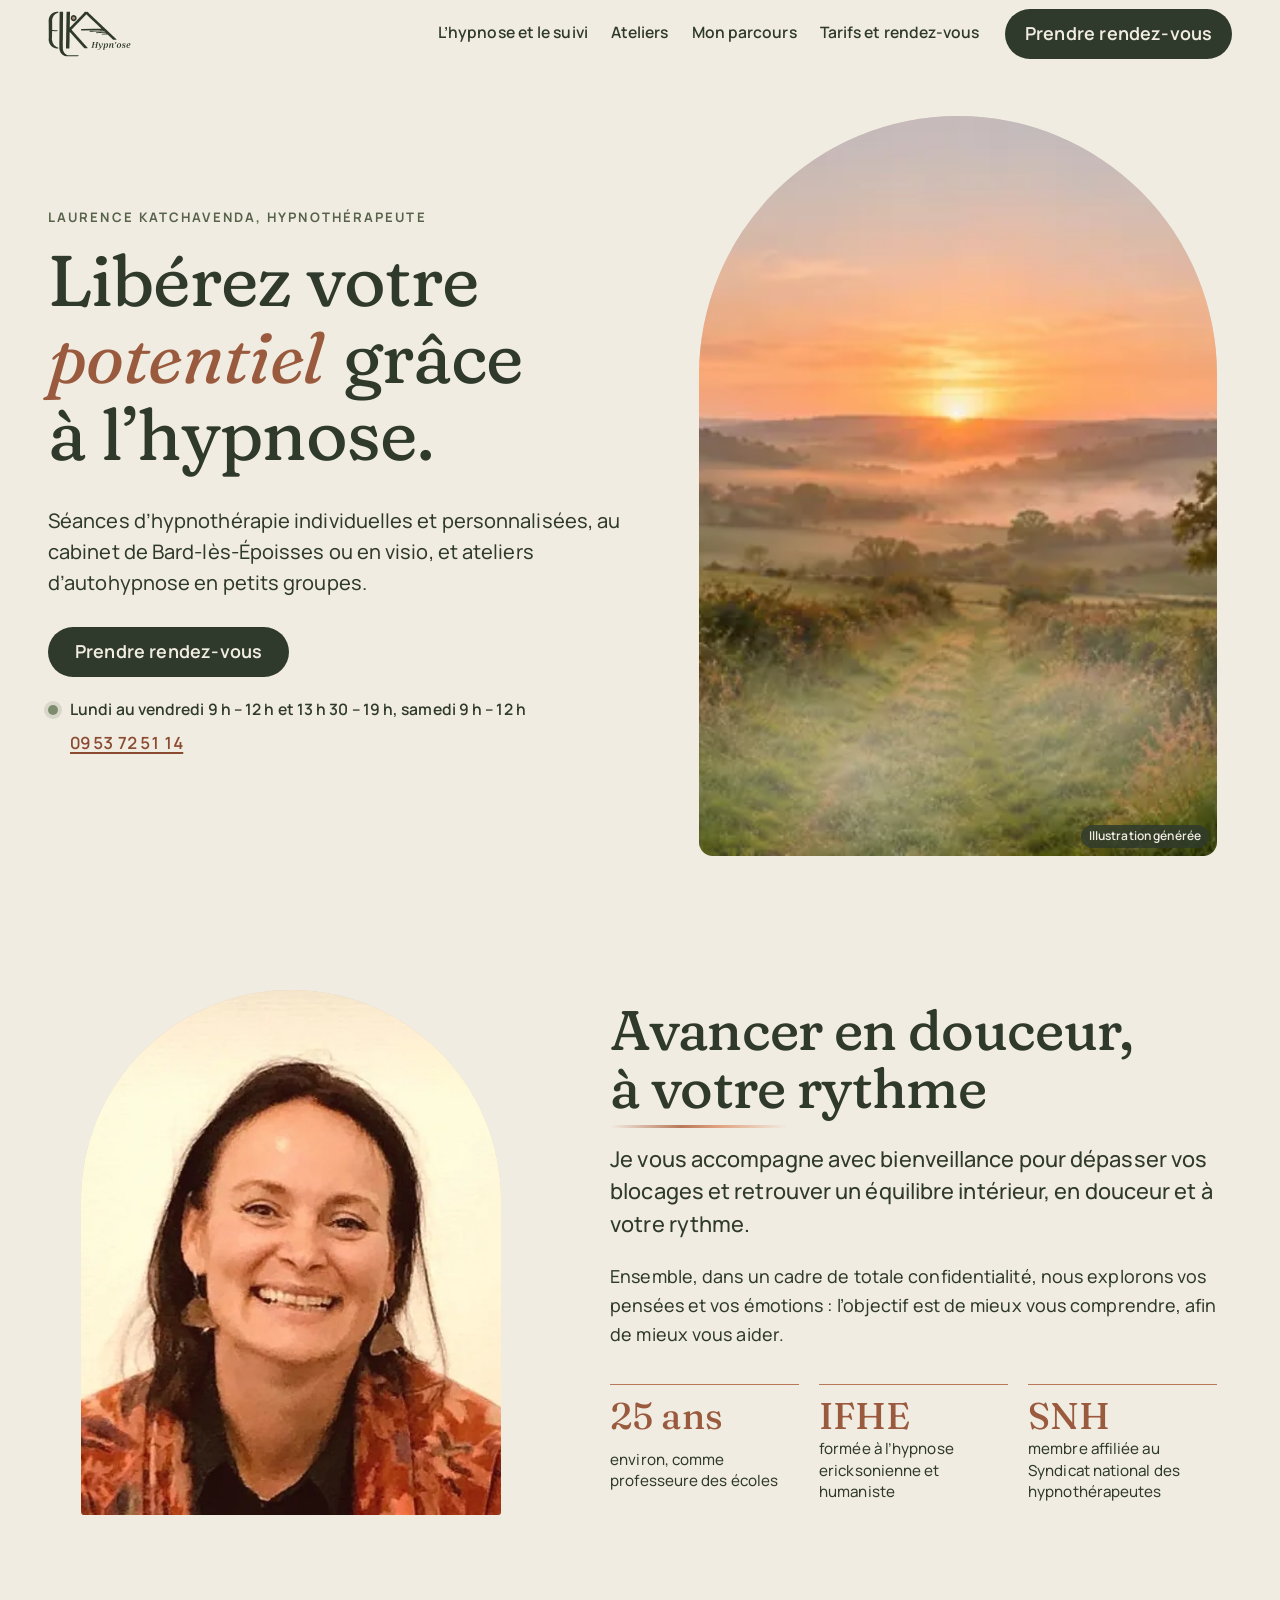
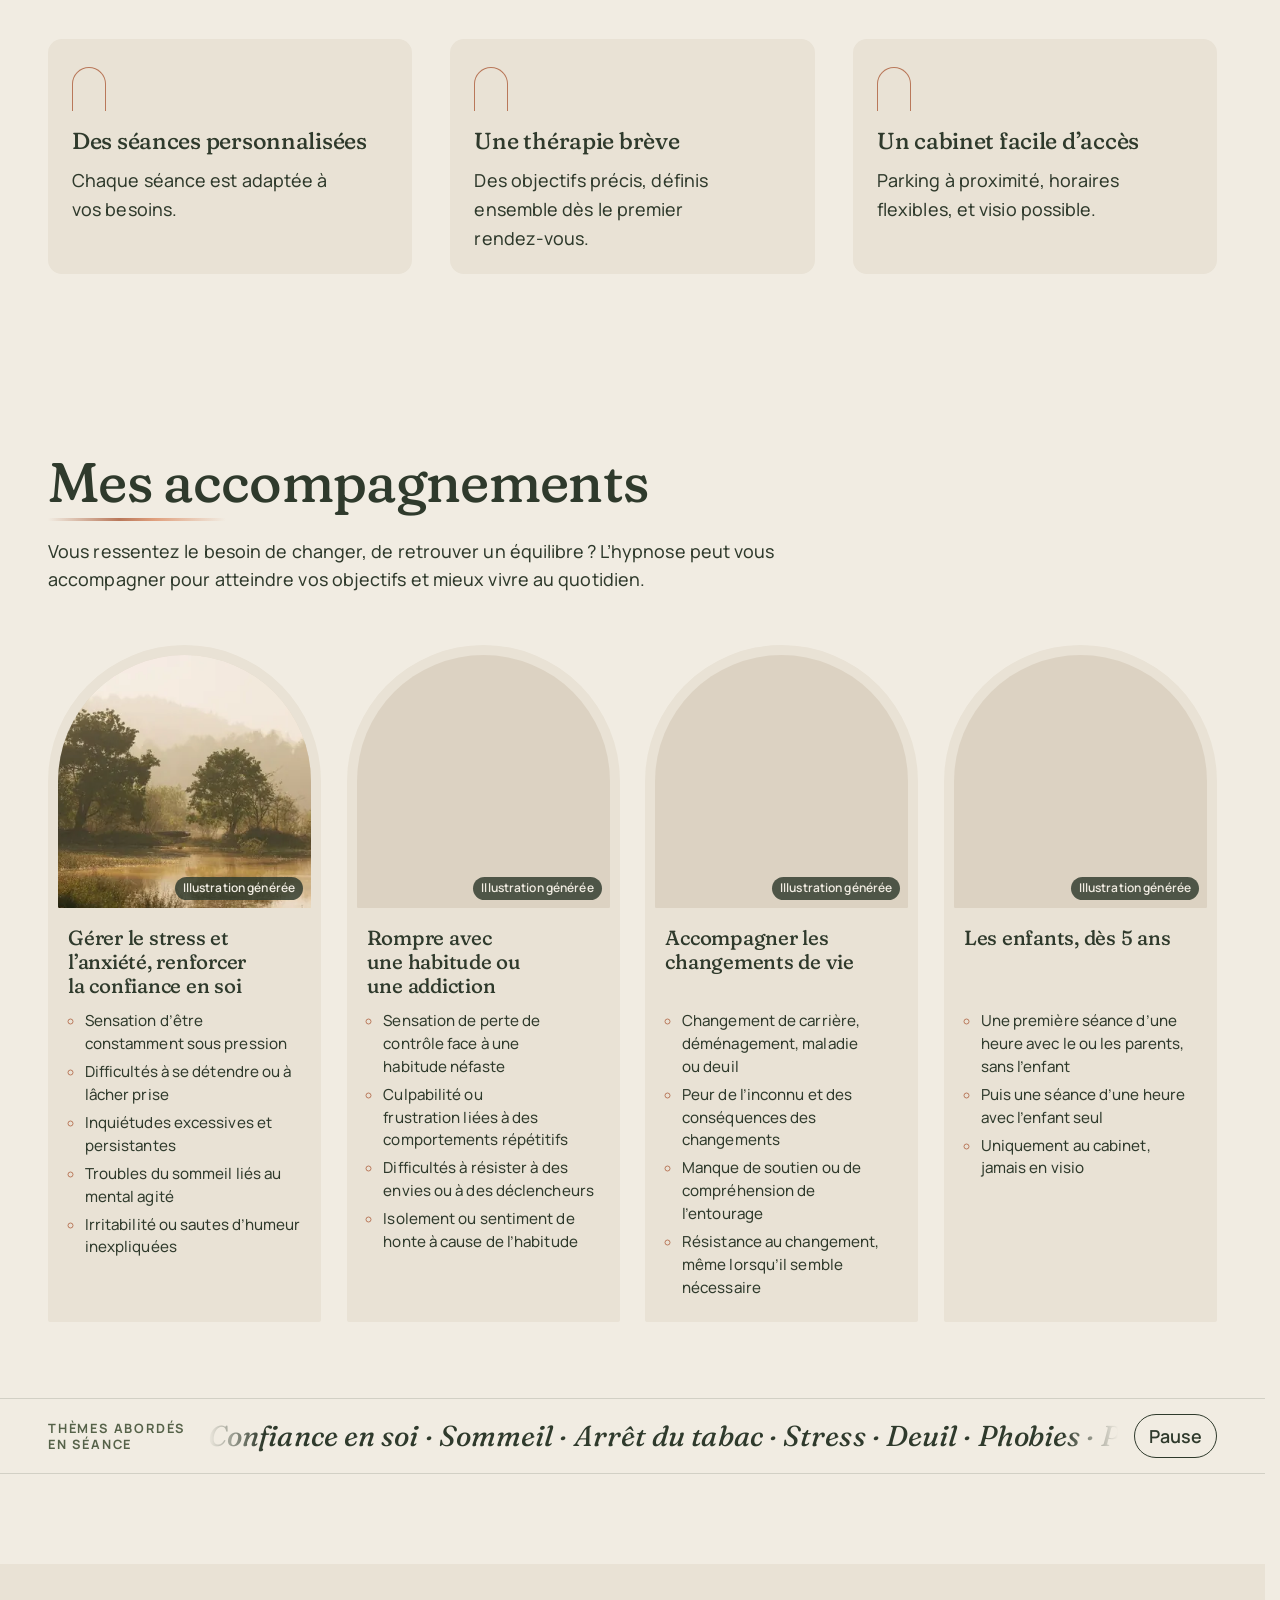
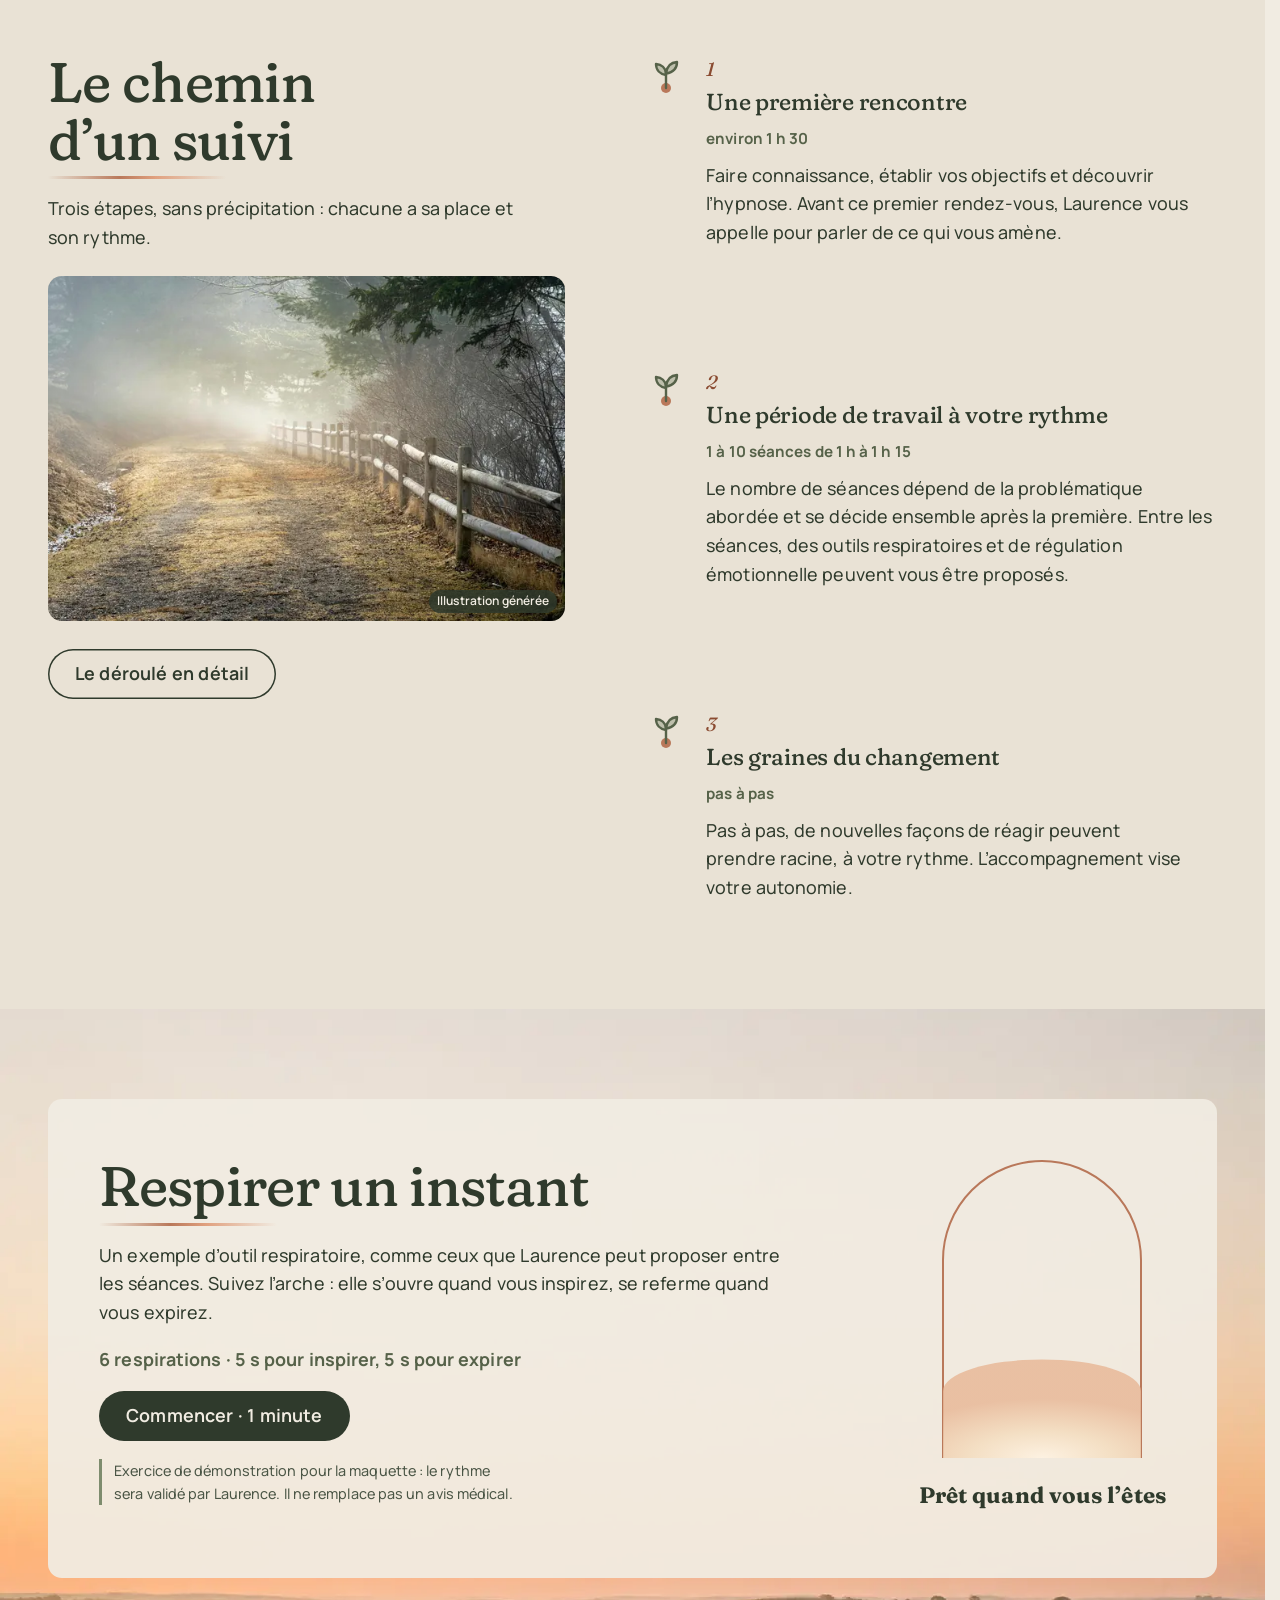
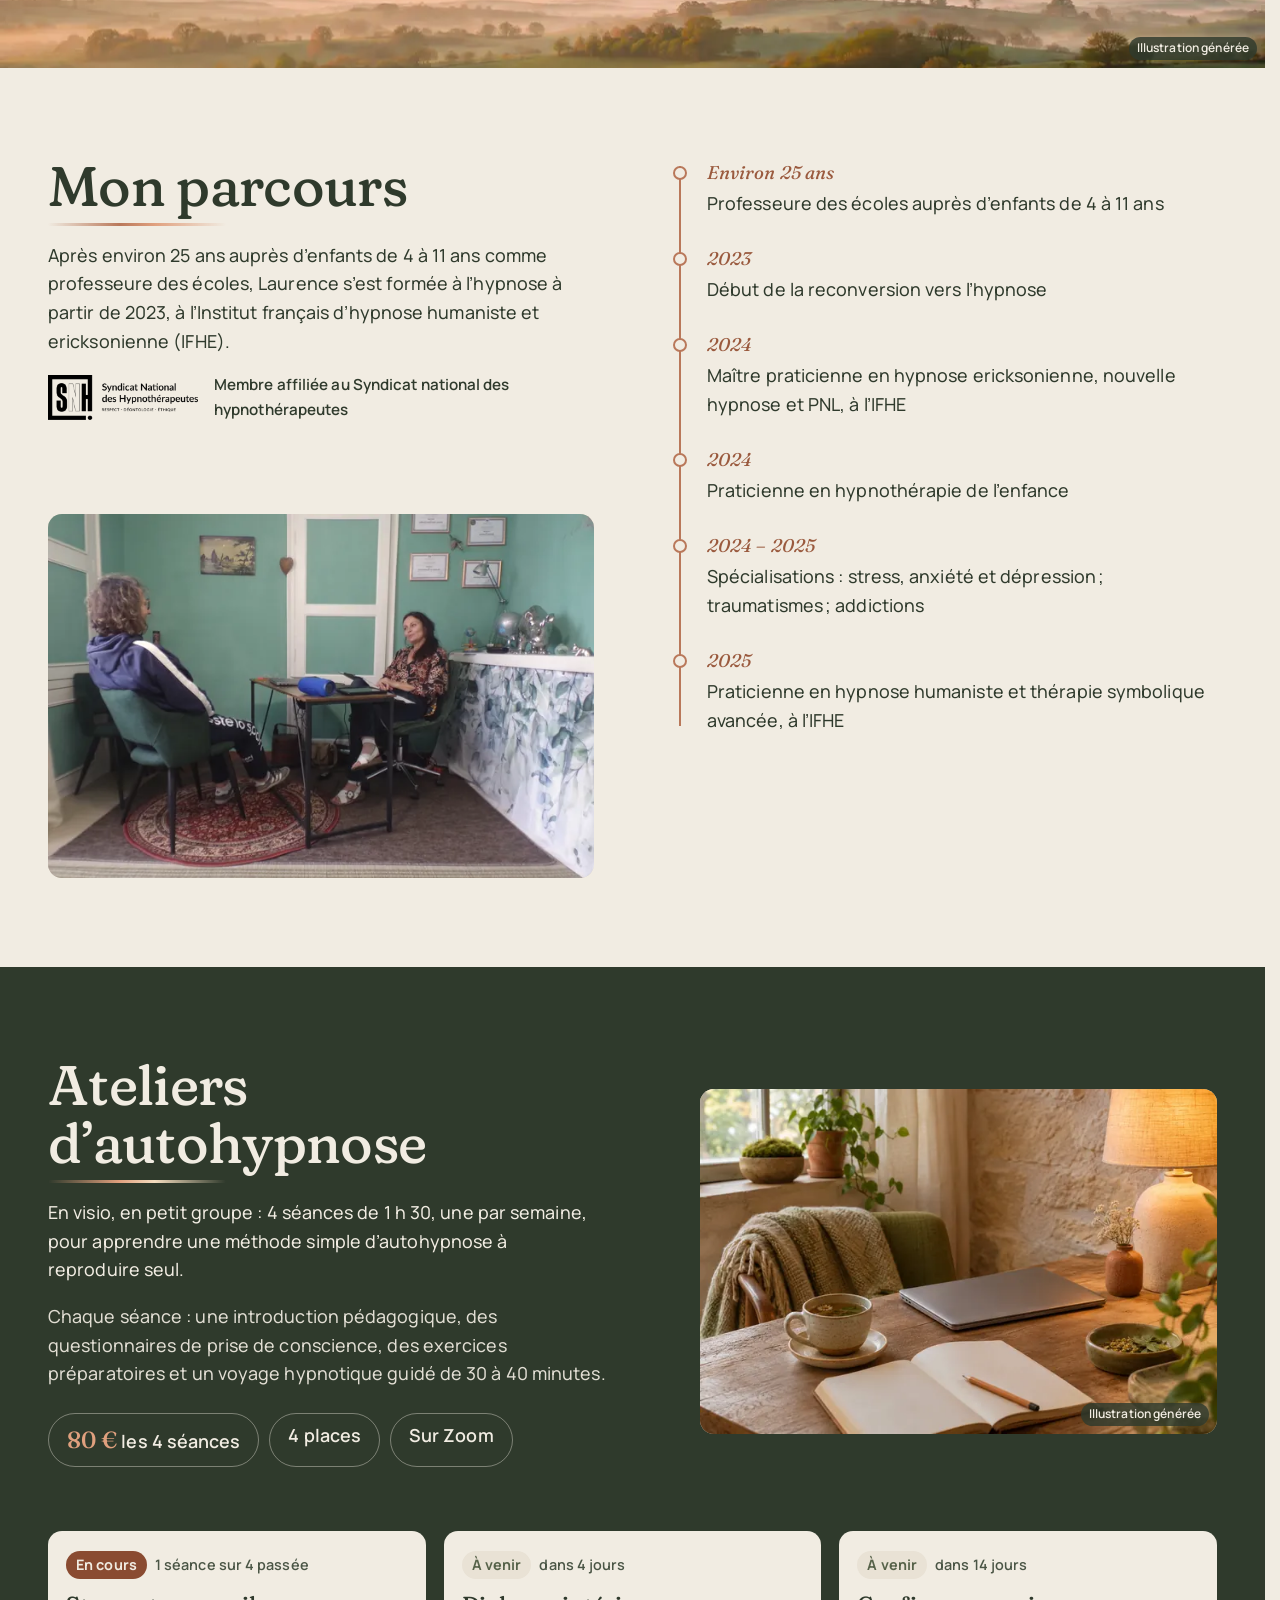
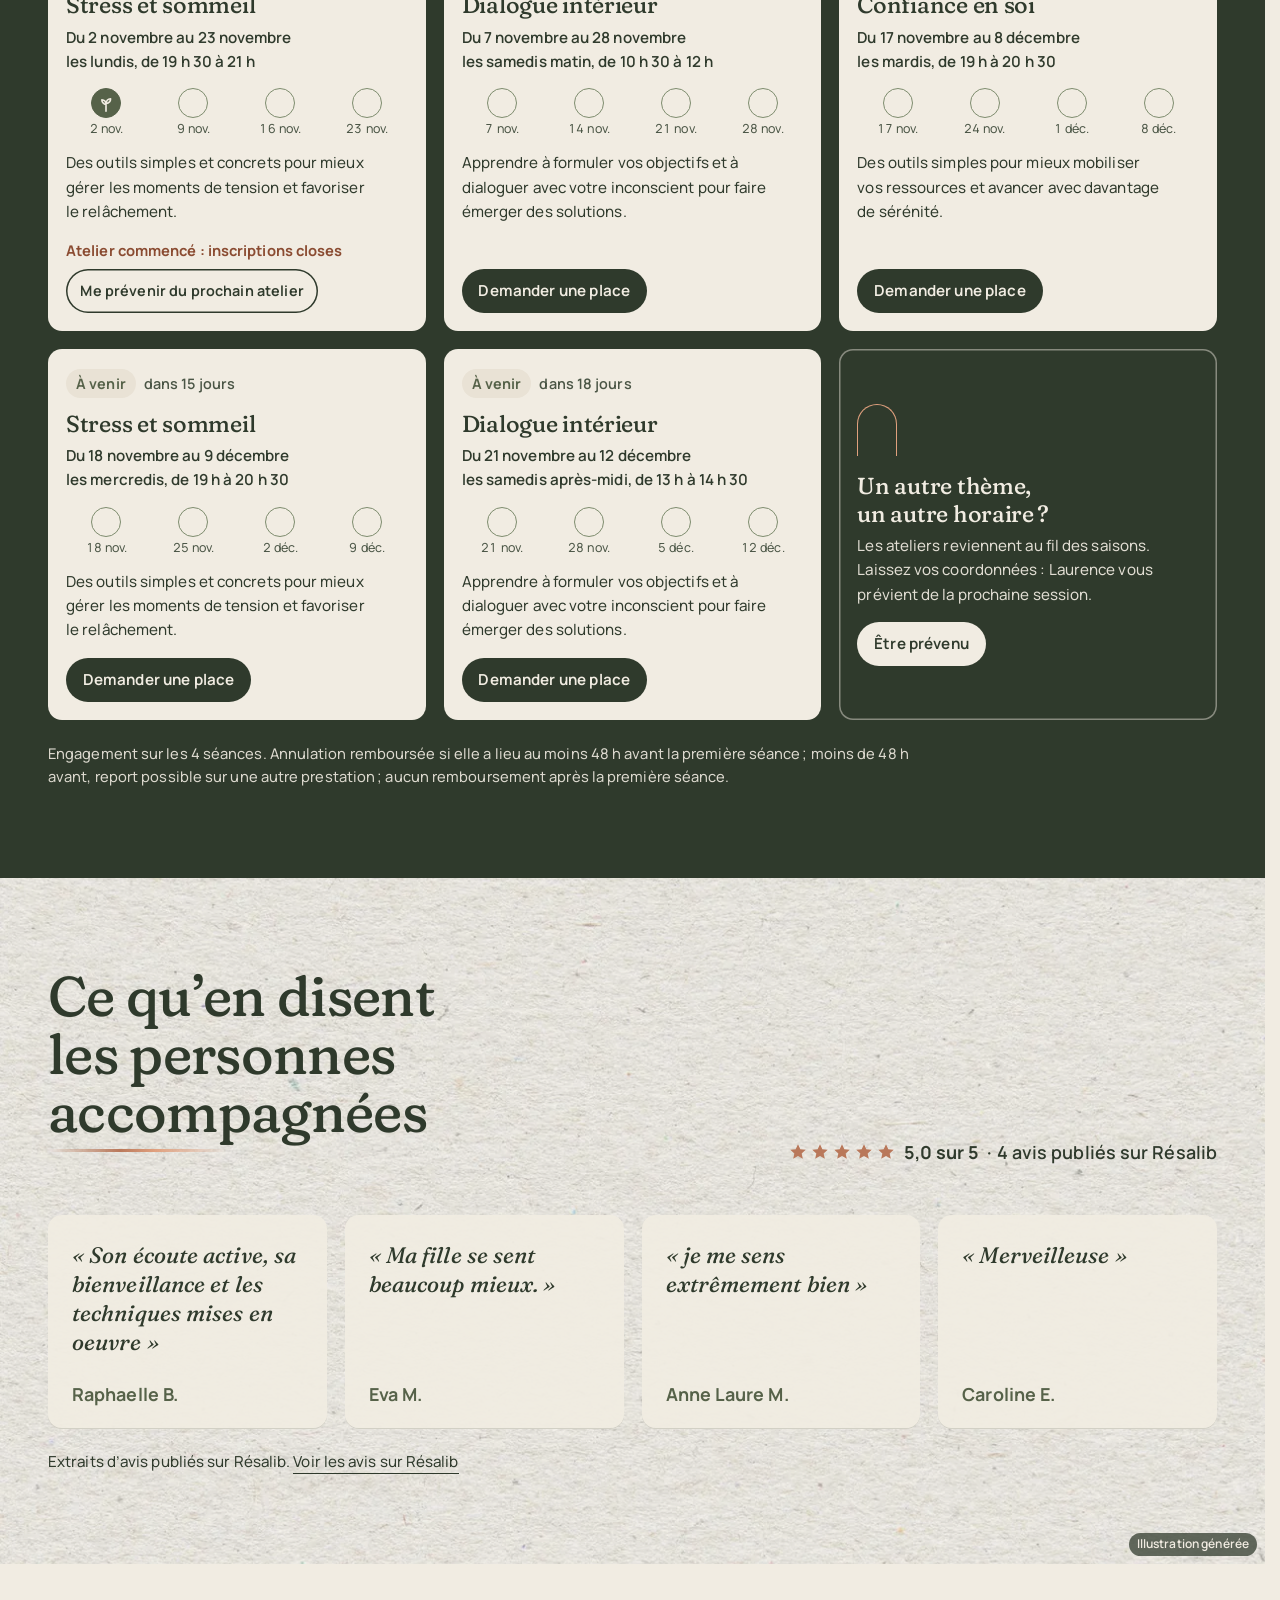
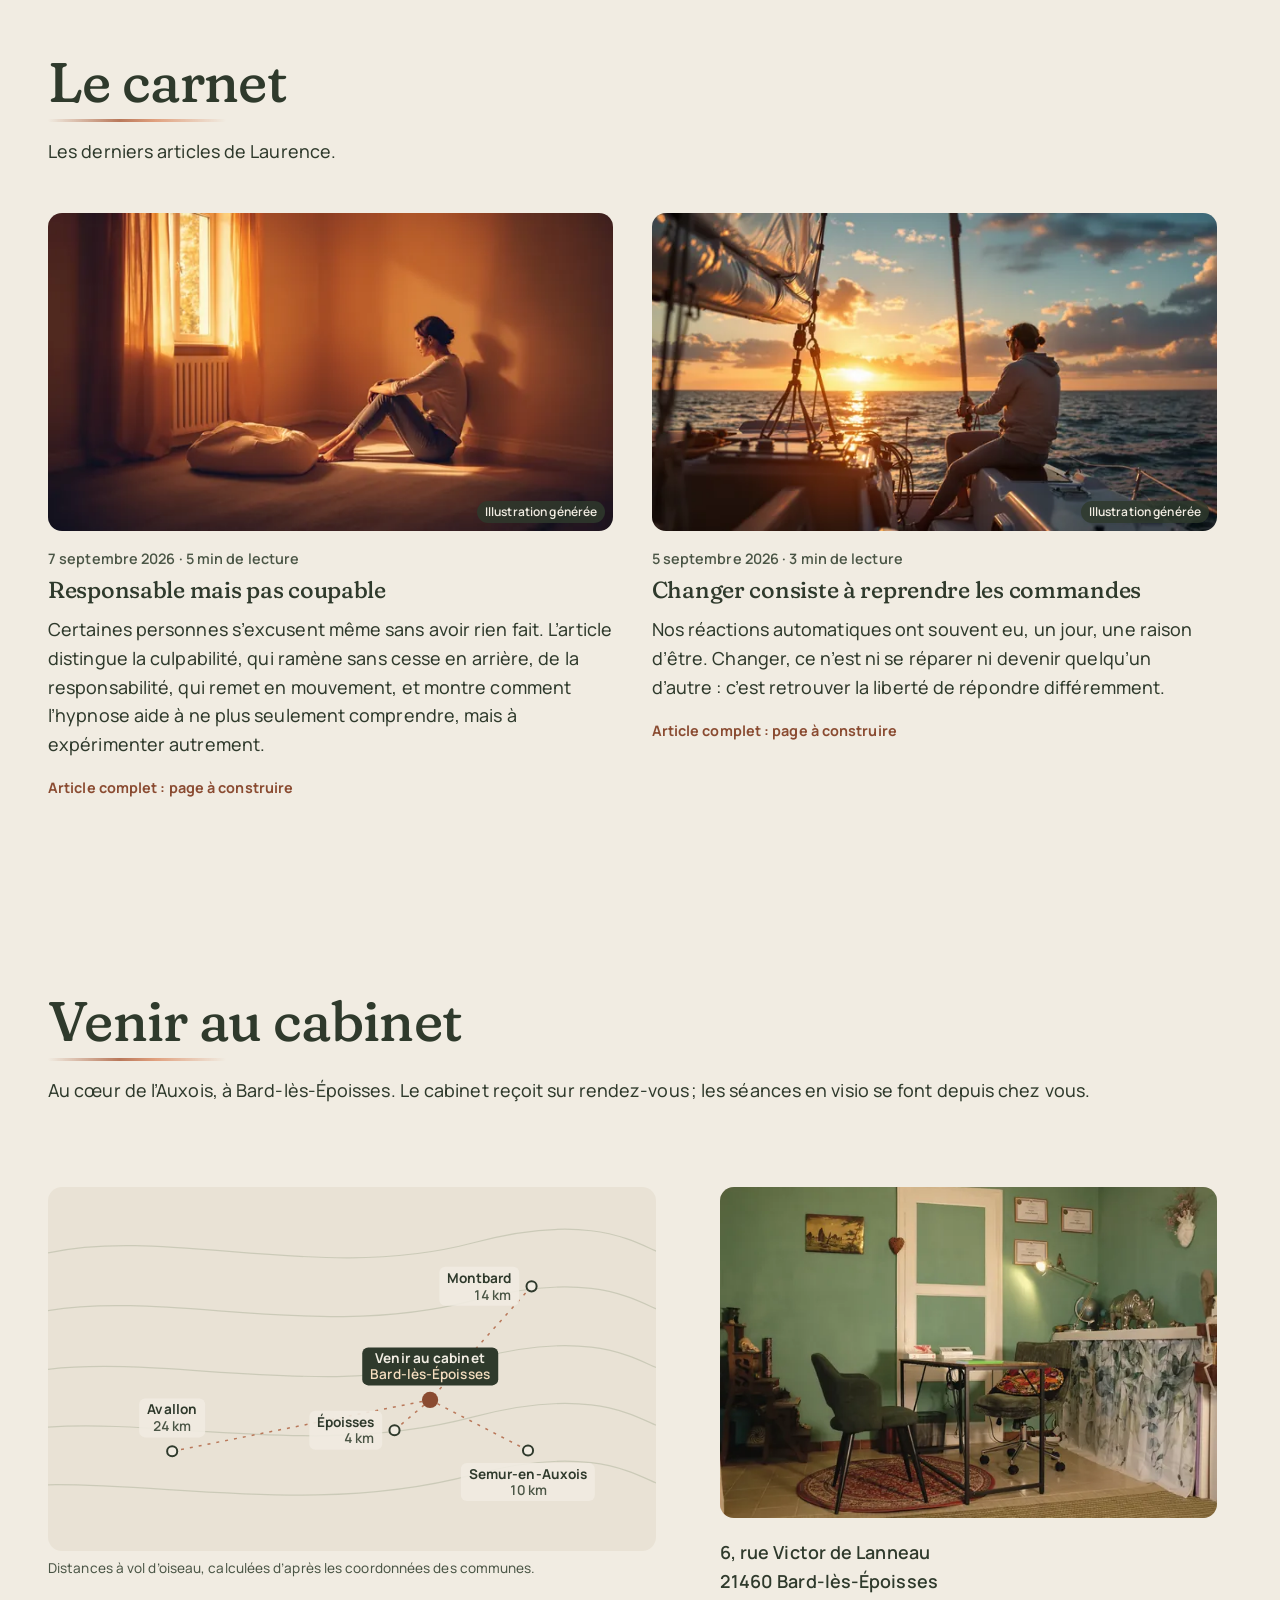
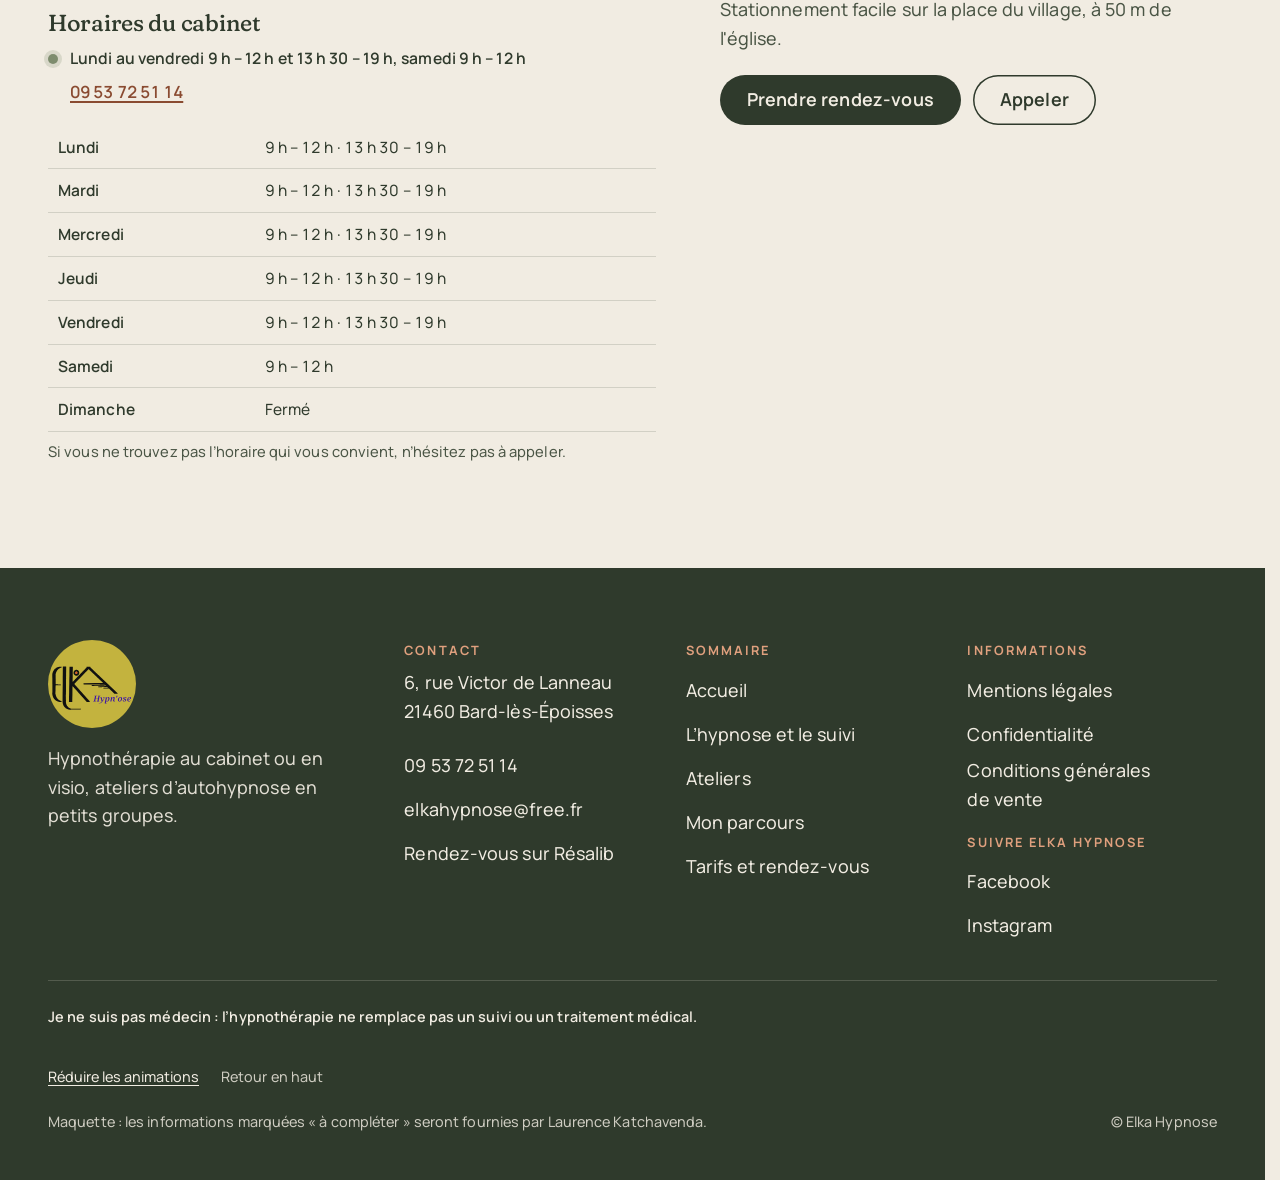
==== index.html @ d1fa5713 "Maquette Elka Hypnose v1" ====
<!doctype html>
<html lang="fr" data-v="1" data-gabarit="accueil" data-curseur>
<head>
<meta charset="utf-8">
<meta name="viewport" content="width=device-width, initial-scale=1, viewport-fit=cover">
<title>Elka Hypnose : hypnothérapie à Bard-lès-Époisses et en visio</title>
<meta name="description" content="Laurence Katchavenda, hypnothérapeute à Bard-lès-Époisses : séances individuelles et personnalisées au cabinet ou en visio, ateliers d’autohypnose en petits groupes.">
<meta name="robots" content="noindex, nofollow">
<link rel="canonical" href="https://elka-maquette.vercel.app/">
<style>:root{--fond:#F1ECE2;--texte:#2F3A2C;--voile-fond:#2F3A2C;--ouverture-fond:#F1ECE2;--menu-fond:#2F3A2C}:root { --entete-h: 72px; --barres-h: 0px; } html { background: var(--fond); color: var(--texte); scrollbar-gutter: stable; } body { margin: 0; background: var(--fond); } html.js:not(.calme):not(.secours):not([data-arrivee="retour"]) [data-anime] { opacity: 0; } html.js:not(.calme):not(.secours):not([data-arrivee="retour"]) [data-anime].vu { opacity: 1; } [data-voile] { position: fixed; inset: 0; z-index: 900; background: var(--voile-fond); transform: translateY(100%); visibility: hidden; pointer-events: none; } html[data-arrivee="voile"]:not(.voile-leve):not(.calme):not(.secours) [data-voile] { transform: none; visibility: visible; } html.calme [data-voile], html.secours [data-voile] { visibility: hidden !important; } .ouverture-panneau { position: fixed; inset: 0; z-index: 850; display: none; place-content: center; justify-items: center; background: var(--ouverture-fond, var(--voile-fond)); color: var(--fond); text-align: center; } html.js[data-arrivee="intro"]:not(.calme):not(.secours):not(.intro-finie) .ouverture-panneau { display: grid; } html.defilement-bloque, html.defilement-bloque body, html.js[data-arrivee="intro"]:not(.calme):not(.secours):not(.intro-finie), html.js[data-arrivee="intro"]:not(.calme):not(.secours):not(.intro-finie) body, html[data-arrivee="voile"]:not(.voile-leve):not(.calme):not(.secours), html[data-arrivee="voile"]:not(.voile-leve):not(.calme):not(.secours) body { overflow: hidden; } html.js[data-arrivee="intro"]:not(.calme):not(.secours):not(.intro-finie) { background-color: var(--ouverture-fond, var(--voile-fond)); } html[data-arrivee="voile"]:not(.voile-leve):not(.calme):not(.secours) { background-color: var(--voile-fond); }</style>
<script>(function () {
var d = document.documentElement, ss = null, ls = null;
try { ss = window.sessionStorage; ls = window.localStorage; } catch (e) {}
d.classList.add('js');
var calme = false;
try { calme = !!ls && ls.getItem('socle:calme') === 'oui'; } catch (e) {}
if (!calme && window.matchMedia && matchMedia('(prefers-reduced-motion: reduce)').matches) calme = true;
if (calme) d.classList.add('calme');
var nav = performance.getEntriesByType ? performance.getEntriesByType('navigation')[0] : null;
var type = nav ? nav.type : 'navigate';
var depart = null;
try { depart = JSON.parse(ss.getItem('socle:depart') || 'null'); ss.removeItem('socle:depart'); } catch (e) {}
if (depart && !(Date.now() - depart.t < 15000)) depart = null;
var retourSection = false;
try { retourSection = !!ss.getItem('socle:calme-retour'); } catch (e) {}
var mode = type === 'back_forward' || retourSection ? 'retour' : type === 'reload' ? 'intro' : depart ? 'voile' : 'intro';
d.setAttribute('data-arrivee', mode);
if (mode === 'voile' && depart.couleur) d.style.setProperty('--voile-fond', depart.couleur);
if (type === 'reload' && 'scrollRestoration' in history) {
if (!retourSection) history.scrollRestoration = 'manual';
}
try {
var choisie = ls && ls.getItem('socle:langue');
var langue = (d.lang || '').slice(0, 2);
if (choisie && choisie !== langue && type === 'navigate' && !depart) {
var alt = document.querySelector('link[rel="alternate"][hreflang="' + choisie + '"]');
if (alt) location.replace(new URL(alt.href).pathname + location.search + location.hash);
}
} catch (e) {}
setTimeout(function () { if (!d.classList.contains('demarre')) d.classList.add('secours'); }, 2000);
})();</script>
<link rel="preload" href="/assets/fonts/fraunces.woff2" as="font" type="font/woff2" crossorigin>
<link rel="preload" href="/assets/fonts/manrope.woff2" as="font" type="font/woff2" crossorigin>
<link rel="stylesheet" href="/assets/css/socle.css?v=1">
<link rel="stylesheet" href="/assets/css/site.css?v=1">
<link rel="modulepreload" href="/assets/js/site.js?v=1">
<link rel="modulepreload" href="/assets/js/socle/index.js?v=1">
<script src="/assets/vendor/gsap.min.js" defer></script>
<script src="/assets/vendor/ScrollTrigger.min.js" defer></script>
<script src="/assets/vendor/SplitText.min.js" defer></script>
<script type="module" src="/assets/js/site.js?v=1"></script>
<meta name="theme-color" content="#F1ECE2">
<link rel="icon" href="/assets/images/favicon.svg" type="image/svg+xml">
<link rel="apple-touch-icon" href="/assets/images/apple-touch-icon.png">
<meta property="og:type" content="website">
<meta property="og:site_name" content="Elka Hypnose">
<meta property="og:locale" content="fr_FR">
<meta property="og:title" content="Elka Hypnose : hypnothérapie à Bard-lès-Époisses et en visio">
<meta property="og:description" content="Laurence Katchavenda, hypnothérapeute à Bard-lès-Époisses : séances individuelles et personnalisées au cabinet ou en visio, ateliers d’autohypnose en petits groupes.">
<meta property="og:url" content="https://elka-maquette.vercel.app/">
<meta property="og:image" content="https://elka-maquette.vercel.app/assets/partage/accueil-fr.jpg">
<meta property="og:image:width" content="1200">
<meta property="og:image:height" content="630">
<meta property="og:image:alt" content="Elka Hypnose : collines de l’Auxois au lever du soleil, vues à travers une arche">
<meta name="twitter:card" content="summary_large_image">
<script type="application/ld+json">{"@context":"https://schema.org","@type":"LocalBusiness","name":"Elka Hypnose","description":"Séances d’hypnothérapie individuelles et personnalisées sur rendez-vous, au cabinet de Bard-lès-Époisses ou en visio, et ateliers d’initiation à l’autohypnose en petits groupes, en visio.","url":"https://elka-maquette.vercel.app/","image":"https://elka-maquette.vercel.app/assets/partage/accueil-fr.jpg","logo":"https://elka-maquette.vercel.app/assets/images/logo-pastille.svg","telephone":"+33953725114","email":"elkahypnose@free.fr","address":{"@type":"PostalAddress","streetAddress":"6, rue Victor de Lanneau","postalCode":"21460","addressLocality":"Bard-lès-Époisses","addressCountry":"FR"},"geo":{"@type":"GeoCoordinates","latitude":47.5322,"longitude":4.2167},"openingHoursSpecification":[{"@type":"OpeningHoursSpecification","dayOfWeek":["Monday","Tuesday","Wednesday","Thursday","Friday"],"opens":"09:00","closes":"12:00"},{"@type":"OpeningHoursSpecification","dayOfWeek":["Monday","Tuesday","Wednesday","Thursday","Friday"],"opens":"13:30","closes":"19:00"},{"@type":"OpeningHoursSpecification","dayOfWeek":"Saturday","opens":"09:00","closes":"12:00"}],"founder":{"@type":"Person","name":"Laurence Katchavenda","jobTitle":"Hypnothérapeute"},"sameAs":["https://www.resalib.fr/praticien/106137-laurence-katchavenda-ei-elkahypnose-praticien-en-hypnose-bard-les-epoisses","https://www.facebook.com/profile.php?id=61572601529462","https://instagram.com/elkahypnose/"]}</script>
</head>
<body id="haut" class="page-accueil">
<div data-voile aria-hidden="true"><div class="voile-contenu">
  <svg class="voile-arche" viewBox="0 0 120 170" aria-hidden="true"><path d="M2 170 V60 A58 58 0 0 1 118 60 V170" /></svg>
  <img src="/assets/images/logo-clair.svg" alt="" width="108" height="60">
  <span data-voile-libelle>Accueil</span>
</div></div>
<div class="ouverture-panneau" data-ouverture aria-hidden="true">
  <div class="seuil-arche" data-seuil-arche>
    <div class="seuil-vue" data-seuil-vue>
      <figure class="media seuil-media" data-grok style="--cadrage:50% 52%;--cadrage-mobile:50% 56%">
  <picture><source media="(max-width: 760px) and (orientation: portrait)" srcset="/assets/images/grok/accueil-ouverture-mobile-640.webp 640w, /assets/images/grok/accueil-ouverture-mobile-941.webp 941w" sizes="(max-width: 760px) 92vw, 600px">
    <img src="/assets/images/grok/accueil-ouverture-1280.webp" srcset="/assets/images/grok/accueil-ouverture-640.webp 640w, /assets/images/grok/accueil-ouverture-1280.webp 1280w, /assets/images/grok/accueil-ouverture-1672.webp 1672w" sizes="(max-width: 760px) 92vw, 600px" alt="" width="1280" height="720" fetchpriority="high" loading="eager" decoding="async">
  </picture><figcaption class="mention-ia">Illustration générée</figcaption>
</figure>
      <div class="seuil-brume" data-seuil-brume></div>
    </div>
    <div class="seuil-battants" data-seuil-battants><span class="seuil-battant seuil-battant--g"></span><span class="seuil-battant seuil-battant--d"></span><span class="seuil-lueur" data-seuil-lueur></span></div>
    <svg class="seuil-cadre" data-seuil-cadre><path /></svg>
  </div>
  <p class="ouverture-ligne">Hypnose · Bard-lès-Époisses</p>
</div>
<a class="evitement" href="#contenu">Aller au contenu</a>
<header data-entete>
  <div class="entete-rangee">
    <a class="entete-logo" href="/" aria-label="Elka Hypn’ose, retour à l’accueil" data-libelle="Accueil" aria-current="page">
      <img src="/assets/images/logo.svg" alt="" width="90" height="50">
    </a>
    <nav data-nav aria-label="Navigation principale">
      <ul><li><a href="/hypnose-et-suivi" class="lien-trace" data-libelle="L’hypnose et le suivi">L’hypnose et le suivi</a></li><li><a href="/#ateliers" class="lien-trace" data-libelle="Accueil">Ateliers</a></li><li><a href="/#parcours" class="lien-trace" data-libelle="Accueil">Mon parcours</a></li><li><a href="/tarifs-et-rendez-vous" class="lien-trace" data-libelle="Tarifs et rendez-vous">Tarifs et rendez-vous</a></li></ul>
    </nav>
    <div class="entete-actions">
      <a class="bouton bouton--entete" href="/tarifs-et-rendez-vous#rendez-vous" data-libelle="Tarifs et rendez-vous" data-magnetique>Prendre rendez-vous</a>
      <button type="button" data-menu-bouton aria-controls="menu" aria-expanded="false" data-libelle-ouvrir="Menu" data-libelle-fermer="Fermer"><span class="menu-icone" aria-hidden="true"></span><span data-libelle-bouton>Menu</span></button>
    </div>
  </div>
</header>
<div id="menu" data-menu role="dialog" aria-modal="true" aria-label="Menu">
  <div class="menu-grille">
    <ul class="menu-liens"><li style="--i:0"><a href="/" class="menu-lien" data-libelle="Accueil" aria-current="page">Accueil</a></li><li style="--i:1"><a href="/hypnose-et-suivi" class="menu-lien" data-libelle="L’hypnose et le suivi">L’hypnose et le suivi</a></li><li style="--i:2"><a href="/#ateliers" class="menu-lien" data-libelle="Accueil">Ateliers</a></li><li style="--i:3"><a href="/#parcours" class="menu-lien" data-libelle="Accueil">Mon parcours</a></li><li style="--i:4"><a href="/tarifs-et-rendez-vous" class="menu-lien" data-libelle="Tarifs et rendez-vous">Tarifs et rendez-vous</a></li></ul>
    <div class="menu-contact">
      <p class="menu-titre">Contact</p>
      <p><a class="bouton bouton--clair" href="tel:+33953725114">Appeler le 09 53 72 51 14</a></p>
      <p><a class="bouton bouton--contour-clair" href="/tarifs-et-rendez-vous#rendez-vous" data-libelle="Tarifs et rendez-vous">Prendre rendez-vous</a></p>
      <p class="menu-adresse">6, rue Victor de Lanneau<br><span class="insecable">21460 Bard-lès-Époisses</span></p>
      <p><button type="button" class="lien" data-calme-bascule data-libelle-reduire="Réduire les animations" data-libelle-retablir="Rétablir les animations" data-libelle-systeme="Animations réduites par le réglage de votre appareil"><span data-libelle-bouton>Réduire les animations</span></button></p>
    </div>
  </div>
</div>
<main id="contenu" tabindex="-1">
<section class="seuil ecran" id="debut">
  <div class="seuil-texte">
    <p class="surtitre" data-anime="gsap">Laurence Katchavenda, hypnothérapeute</p>
    <h1 class="seuil-titre" data-superpose><span class="mot-masque"><span class="mot" data-anime="gsap">Libérez</span></span> <span class="mot-masque"><span class="mot" data-anime="gsap">votre</span></span> <span class="mot-masque mot-masque--cle"><em class="mot mot--cle" data-anime="gsap">potentiel</em></span> <span class="mot-masque"><span class="mot" data-anime="gsap">grâce</span></span> <span class="mot-masque"><span class="mot" data-anime="gsap">à</span></span> <span class="mot-masque"><span class="mot" data-anime="gsap">l’hypnose.</span></span> </h1>
    <p class="seuil-intro" data-anime="gsap">Séances d’hypnothérapie individuelles et personnalisées, au cabinet de Bard-lès-Époisses ou en visio, et ateliers d’autohypnose en petits groupes.</p>
    <p class="seuil-actions" data-anime="gsap">
      <a href="/tarifs-et-rendez-vous#rendez-vous" class="bouton" data-libelle="Tarifs et rendez-vous" data-action-principale data-magnetique>Prendre rendez-vous</a>
    </p>
    <div class="seuil-statut" data-anime="gsap"><p class="statut" data-info-cle data-statut data-horaires-json="{&quot;fuseau&quot;:&quot;Europe/Paris&quot;,&quot;jours&quot;:[{&quot;j&quot;:1,&quot;nom&quot;:&quot;Lundi&quot;,&quot;plages&quot;:[[&quot;09:00&quot;,&quot;12:00&quot;],[&quot;13:30&quot;,&quot;19:00&quot;]]},{&quot;j&quot;:2,&quot;nom&quot;:&quot;Mardi&quot;,&quot;plages&quot;:[[&quot;09:00&quot;,&quot;12:00&quot;],[&quot;13:30&quot;,&quot;19:00&quot;]]},{&quot;j&quot;:3,&quot;nom&quot;:&quot;Mercredi&quot;,&quot;plages&quot;:[[&quot;09:00&quot;,&quot;12:00&quot;],[&quot;13:30&quot;,&quot;19:00&quot;]]},{&quot;j&quot;:4,&quot;nom&quot;:&quot;Jeudi&quot;,&quot;plages&quot;:[[&quot;09:00&quot;,&quot;12:00&quot;],[&quot;13:30&quot;,&quot;19:00&quot;]]},{&quot;j&quot;:5,&quot;nom&quot;:&quot;Vendredi&quot;,&quot;plages&quot;:[[&quot;09:00&quot;,&quot;12:00&quot;],[&quot;13:30&quot;,&quot;19:00&quot;]]},{&quot;j&quot;:6,&quot;nom&quot;:&quot;Samedi&quot;,&quot;plages&quot;:[[&quot;09:00&quot;,&quot;12:00&quot;]]},{&quot;j&quot;:0,&quot;nom&quot;:&quot;Dimanche&quot;,&quot;plages&quot;:[]}],&quot;fermetures&quot;:[]}" data-textes="{&quot;ouvert&quot;:&quot;Joignable maintenant&quot;,&quot;ferme&quot;:&quot;Fermé en ce moment&quot;,&quot;rouvre&quot;:&quot;réouverture {quand}&quot;,&quot;aujourdhui&quot;:&quot;aujourd’hui à {h}&quot;,&quot;demain&quot;:&quot;demain à {h}&quot;,&quot;jour&quot;:&quot;{jour} à {h}&quot;,&quot;ferie&quot;:&quot;Jour férié : horaires à confirmer&quot;,&quot;fermeture&quot;:&quot;Fermeture exceptionnelle&quot;}">
  <span class="statut-point" aria-hidden="true"></span><span class="statut-texte" data-statut-texte>Lundi au vendredi 9 h – 12 h et 13 h 30 – 19 h, samedi 9 h – 12 h</span>
  <a class="statut-tel" href="tel:+33953725114">09 53 72 51 14</a>
</p></div>
  </div>
  <div class="arche seuil-arche-page" data-arche>
  <figure class="media arche-media" data-grok style="--cadrage:50% 52%;--cadrage-mobile:50% 56%">
  <picture><source media="(max-width: 760px) and (orientation: portrait)" srcset="/assets/images/grok/accueil-ouverture-mobile-640.webp 640w, /assets/images/grok/accueil-ouverture-mobile-941.webp 941w" sizes="(max-width: 760px) 92vw, 600px">
    <img src="/assets/images/grok/accueil-ouverture-1280.webp" srcset="/assets/images/grok/accueil-ouverture-640.webp 640w, /assets/images/grok/accueil-ouverture-1280.webp 1280w, /assets/images/grok/accueil-ouverture-1672.webp 1672w" sizes="(max-width: 760px) 92vw, 600px" alt="Collines de l’Auxois au lever du soleil, brume dans les vallons, chemin d’herbe vers l’horizon" width="1280" height="720" fetchpriority="high" loading="eager" decoding="async">
  </picture><figcaption class="mention-ia">Illustration générée</figcaption>
</figure>
  <canvas class="arche-brume" data-brume aria-hidden="true" data-audit-ignorer></canvas>
  <div class="arche-brume-css" aria-hidden="true"></div>
  <svg class="arche-cadre" aria-hidden="true" data-audit-ignorer><path data-cadre /></svg>
</div>
</section>
<section class="rencontre conteneur" id="rencontre">
  <figure class="media rencontre-portrait" style="--cadrage:50% 30%">
  <picture>
    <img src="/assets/images/laurence-portrait-623.webp" srcset="/assets/images/laurence-portrait-623.webp 623w" sizes="(max-width: 760px) 80vw, 420px" alt="Portrait de Laurence Katchavenda, souriante" width="623" height="661" loading="lazy" decoding="async">
  </picture>
</figure>
  <div class="rencontre-texte">
    <h2 class="titre-section" data-anime>Avancer en douceur, à votre rythme</h2>
    <p class="texte-fort" data-anime>Je vous accompagne avec bienveillance pour dépasser vos blocages et retrouver un équilibre intérieur, en douceur et à votre rythme.</p>
    <p data-anime>Ensemble, dans un cadre de totale confidentialité, nous explorons vos pensées et vos émotions : l’objectif est de mieux vous comprendre, afin de mieux vous aider.</p>
    <ul class="reperes">
      <li data-anime><strong class="repere-chiffre">25 ans</strong><span>environ, comme professeure des écoles</span></li><li data-anime><strong class="repere-chiffre">IFHE</strong><span>formée à l’hypnose ericksonienne et humaniste</span></li><li data-anime><strong class="repere-chiffre">SNH</strong><span>membre affiliée au Syndicat national des hypnothérapeutes</span></li>
    </ul>
  </div>
  <ul class="piliers">
    <li class="pilier" data-anime><span class="pilier-arche" aria-hidden="true"></span><h3>Des séances personnalisées</h3><p>Chaque séance est adaptée à vos besoins.</p></li><li class="pilier" data-anime><span class="pilier-arche" aria-hidden="true"></span><h3>Une thérapie brève</h3><p>Des objectifs précis, définis ensemble dès le premier rendez-vous.</p></li><li class="pilier" data-anime><span class="pilier-arche" aria-hidden="true"></span><h3>Un cabinet facile d’accès</h3><p>Parking à proximité, horaires flexibles, et visio possible.</p></li>
  </ul>
</section>
<section class="accompagnements" id="accompagnements">
  <div class="conteneur entete-section">
    <h2 class="titre-section" data-anime>Mes accompagnements</h2>
    <p data-anime>Vous ressentez le besoin de changer, de retrouver un équilibre ? L’hypnose peut vous accompagner pour atteindre vos objectifs et mieux vivre au quotidien.</p>
  </div>
  <ul class="conteneur cartes-accompagnement">
    <li class="carte-accompagnement" id="accompagnement-stress-confiance" data-anime data-incline>
      <figure class="media carte-accompagnement-media" data-grok style="--cadrage:42% 55%">
  <picture>
    <img src="/assets/images/grok/accompagnement-stress-confiance-1200.webp" srcset="/assets/images/grok/accompagnement-stress-confiance-640.webp 640w, /assets/images/grok/accompagnement-stress-confiance-1200.webp 1200w" sizes="(max-width: 760px) 92vw, (max-width: 1100px) 46vw, 300px" alt="Étang calme au lever du jour, brume légère sur l’eau" width="1200" height="627" loading="lazy" decoding="async">
  </picture><figcaption class="mention-ia">Illustration générée</figcaption>
</figure>
      <div class="carte-accompagnement-texte">
        <h3>Gérer le stress et l’anxiété, renforcer la confiance en soi</h3>
        <ul><li>Sensation d’être constamment sous pression</li><li>Difficultés à se détendre ou à lâcher prise</li><li>Inquiétudes excessives et persistantes</li><li>Troubles du sommeil liés au mental agité</li><li>Irritabilité ou sautes d’humeur inexpliquées</li></ul>
      </div>
    </li><li class="carte-accompagnement" id="accompagnement-habitudes" data-anime data-incline>
      <figure class="media carte-accompagnement-media" data-grok style="--cadrage:58% 55%">
  <picture>
    <img src="/assets/images/grok/accompagnement-habitudes-1254.webp" srcset="/assets/images/grok/accompagnement-habitudes-640.webp 640w, /assets/images/grok/accompagnement-habitudes-1254.webp 1254w" sizes="(max-width: 760px) 92vw, (max-width: 1100px) 46vw, 300px" alt="Vieille barrière de bois ouverte dans un mur de pierre sèche, chemin dans la brume" width="1254" height="1254" loading="lazy" decoding="async">
  </picture><figcaption class="mention-ia">Illustration générée</figcaption>
</figure>
      <div class="carte-accompagnement-texte">
        <h3>Rompre avec une habitude ou une addiction</h3>
        <ul><li>Sensation de perte de contrôle face à une habitude néfaste</li><li>Culpabilité ou frustration liées à des comportements répétitifs</li><li>Difficultés à résister à des envies ou à des déclencheurs</li><li>Isolement ou sentiment de honte à cause de l’habitude</li></ul>
      </div>
    </li><li class="carte-accompagnement" id="accompagnement-changements" data-anime data-incline>
      <figure class="media carte-accompagnement-media" data-grok style="--cadrage:50% 62%">
  <picture>
    <img src="/assets/images/grok/accompagnement-changements-1254.webp" srcset="/assets/images/grok/accompagnement-changements-640.webp 640w, /assets/images/grok/accompagnement-changements-1254.webp 1254w" sizes="(max-width: 760px) 92vw, (max-width: 1100px) 46vw, 300px" alt="Chemin de campagne qui se sépare en deux au lever du soleil" width="1254" height="1254" loading="lazy" decoding="async">
  </picture><figcaption class="mention-ia">Illustration générée</figcaption>
</figure>
      <div class="carte-accompagnement-texte">
        <h3>Accompagner les changements de vie</h3>
        <ul><li>Changement de carrière, déménagement, maladie ou deuil</li><li>Peur de l’inconnu et des conséquences des changements</li><li>Manque de soutien ou de compréhension de l’entourage</li><li>Résistance au changement, même lorsqu’il semble nécessaire</li></ul>
      </div>
    </li><li class="carte-accompagnement" id="accompagnement-enfants" data-anime data-incline>
      <figure class="media carte-accompagnement-media" data-grok style="--cadrage:50% 50%">
  <picture>
    <img src="/assets/images/grok/accompagnement-enfants-1122.webp" srcset="/assets/images/grok/accompagnement-enfants-640.webp 640w, /assets/images/grok/accompagnement-enfants-1122.webp 1122w" sizes="(max-width: 760px) 92vw, (max-width: 1100px) 46vw, 300px" alt="Mains d’enfant qui dessinent un soleil et un arbre aux craies grasses" width="1122" height="1402" loading="lazy" decoding="async">
  </picture><figcaption class="mention-ia">Illustration générée</figcaption>
</figure>
      <div class="carte-accompagnement-texte">
        <h3>Les enfants, dès 5 ans</h3>
        <ul><li>Une première séance d’une heure avec le ou les parents, sans l’enfant</li><li>Puis une séance d’une heure avec l’enfant seul</li><li>Uniquement au cabinet, jamais en visio</li></ul>
      </div>
    </li>
  </ul>
  <div class="ruban-section" aria-label="Thèmes abordés en séance" role="group">
    <p class="ruban-titre">Thèmes abordés en séance</p>
    <div class="ruban" id="ruban-themes" data-boucle-css data-ruban><p><span>Confiance en soi · Sommeil · Arrêt du tabac · Stress · Deuil · Phobies · Prise de parole en public · Anxiété · Burn-out ·</span> <span aria-hidden="true">Confiance en soi · Sommeil · Arrêt du tabac · Stress · Deuil · Phobies · Prise de parole en public · Anxiété · Burn-out ·</span></p></div>
    <button type="button" class="ruban-pause" data-pause-pour="ruban-themes" data-libelle-pause="Pause" data-libelle-lecture="Lecture"><span data-libelle-bouton>Pause</span></button>
  </div>
</section>
<section class="chemin chemin--apercu" id="chemin">
  <div class="conteneur chemin-grille">
    <div class="chemin-tete">
      <h2 class="titre-section" data-anime>Le chemin d’un suivi</h2>
      <p data-anime>Trois étapes, sans précipitation : chacune a sa place et son rythme.</p>
      <figure class="media chemin-media" data-grok style="--cadrage:38% 60%">
  <picture>
    <img src="/assets/images/grok/accueil-chemin-1280.webp" srcset="/assets/images/grok/accueil-chemin-640.webp 640w, /assets/images/grok/accueil-chemin-1280.webp 1280w, /assets/images/grok/accueil-chemin-1568.webp 1568w" sizes="(max-width: 760px) 92vw, 40vw" alt="Chemin de terre bordé d’une barrière de bois, qui s’enfonce dans la brume lumineuse" width="1280" height="853" loading="lazy" decoding="async">
  </picture><figcaption class="mention-ia">Illustration générée</figcaption>
</figure>
      <p data-anime><a href="/hypnose-et-suivi#etapes" class="bouton bouton--contour" data-libelle="L’hypnose et le suivi">Le déroulé en détail</a></p>
    </div>
    <div class="chemin-zone" data-chemin>
    <svg class="chemin-trace" aria-hidden="true" data-audit-ignorer preserveAspectRatio="none"><path class="chemin-fond" /><path class="chemin-ligne" data-chemin-ligne /></svg>
    <ol class="chemin-etapes">
      <li class="chemin-etape" data-etape>
        <span class="graine" aria-hidden="true"><svg viewBox="0 0 48 48"><circle class="graine-sol" cx="24" cy="40" r="5" /><path class="graine-tige" d="M24 40 V22" /><path class="graine-feuille" d="M24 27 C18 26 14 22 14 16 C20 16.5 23.4 20.4 24 25" /><path class="graine-feuille graine-feuille--d" d="M24 25 C25 18.5 29 14.5 35 14 C35 20 31 24.4 24 25.6" /></svg></span>
        <p class="chemin-numero">1</p>
        <h3>Une première rencontre</h3>
        <p class="chemin-duree">environ 1 h 30</p>
        <p>Faire connaissance, établir vos objectifs et découvrir l’hypnose. Avant ce premier rendez-vous, Laurence vous appelle pour parler de ce qui vous amène.</p>
      </li><li class="chemin-etape" data-etape>
        <span class="graine" aria-hidden="true"><svg viewBox="0 0 48 48"><circle class="graine-sol" cx="24" cy="40" r="5" /><path class="graine-tige" d="M24 40 V22" /><path class="graine-feuille" d="M24 27 C18 26 14 22 14 16 C20 16.5 23.4 20.4 24 25" /><path class="graine-feuille graine-feuille--d" d="M24 25 C25 18.5 29 14.5 35 14 C35 20 31 24.4 24 25.6" /></svg></span>
        <p class="chemin-numero">2</p>
        <h3>Une période de travail à votre rythme</h3>
        <p class="chemin-duree">1 à 10 séances de 1 h à 1 h 15</p>
        <p>Le nombre de séances dépend de la problématique abordée et se décide ensemble après la première. Entre les séances, des outils respiratoires et de régulation émotionnelle peuvent vous être proposés.</p>
      </li><li class="chemin-etape" data-etape>
        <span class="graine" aria-hidden="true"><svg viewBox="0 0 48 48"><circle class="graine-sol" cx="24" cy="40" r="5" /><path class="graine-tige" d="M24 40 V22" /><path class="graine-feuille" d="M24 27 C18 26 14 22 14 16 C20 16.5 23.4 20.4 24 25" /><path class="graine-feuille graine-feuille--d" d="M24 25 C25 18.5 29 14.5 35 14 C35 20 31 24.4 24 25.6" /></svg></span>
        <p class="chemin-numero">3</p>
        <h3>Les graines du changement</h3>
        <p class="chemin-duree">pas à pas</p>
        <p>Pas à pas, de nouvelles façons de réagir peuvent prendre racine, à votre rythme. L’accompagnement vise votre autonomie.</p>
      </li>
    </ol>
    </div>
  </div>
</section>
<section class="respirer" id="respirer" data-respirer data-textes="{&quot;inspirez&quot;:&quot;Inspirez&quot;,&quot;expirez&quot;:&quot;Expirez&quot;,&quot;fini&quot;:&quot;C’est terminé. Prenez le temps de revenir.&quot;,&quot;pret&quot;:&quot;Prêt quand vous l’êtes&quot;,&quot;demarrer&quot;:&quot;Commencer · 1 minute&quot;,&quot;arreter&quot;:&quot;Arrêter&quot;,&quot;restant&quot;:&quot;{n} s&quot;}">
  <figure class="media respirer-fond" data-grok style="--cadrage:50% 70%;--cadrage-mobile:50% 70%">
  <picture><source media="(max-width: 760px) and (orientation: portrait)" srcset="/assets/images/grok/respirer-aube-mobile-640.webp 640w, /assets/images/grok/respirer-aube-mobile-941.webp 941w" sizes="100vw">
    <img src="/assets/images/grok/respirer-aube-1280.webp" srcset="/assets/images/grok/respirer-aube-640.webp 640w, /assets/images/grok/respirer-aube-1280.webp 1280w, /assets/images/grok/respirer-aube-1672.webp 1672w" sizes="100vw" alt="Ciel pâle de l’aube au-dessus de collines dans la brume" width="1280" height="720" loading="lazy" decoding="async">
  </picture><figcaption class="mention-ia">Illustration générée</figcaption>
</figure>
  <div class="respirer-carte conteneur">
    <div class="respirer-texte">
      <h2 class="titre-section" data-anime>Respirer un instant</h2>
      <p data-anime>Un exemple d’outil respiratoire, comme ceux que Laurence peut proposer entre les séances. Suivez l’arche : elle s’ouvre quand vous inspirez, se referme quand vous expirez.</p>
      <p class="respirer-rythme" data-anime>6 respirations · 5 s pour inspirer, 5 s pour expirer</p>
      <p data-anime><button type="button" class="bouton" data-respirer-bouton aria-pressed="false"><span data-libelle-bouton>Commencer · 1 minute</span></button></p>
      <p class="note-demo" data-anime>Exercice de démonstration pour la maquette : le rythme sera validé par Laurence. Il ne remplace pas un avis médical.</p>
    </div>
    <div class="respirer-arche" aria-hidden="true">
      <svg viewBox="0 0 200 280"><path class="respirer-contour" d="M10 280 V100 A90 90 0 0 1 190 100 V280" /></svg>
      <span class="respirer-lumiere" data-respirer-lumiere></span>
    </div>
    <p class="respirer-consigne" aria-live="polite"><strong data-respirer-consigne>Prêt quand vous l’êtes</strong> <span class="chiffres" data-respirer-restant></span></p>
  </div>
</section>
<section class="parcours conteneur" id="parcours">
  <div class="parcours-tete">
    <h2 class="titre-section" data-anime>Mon parcours</h2>
    <p data-anime>Après environ 25 ans auprès d’enfants de 4 à 11 ans comme professeure des écoles, Laurence s’est formée à l’hypnose à partir de 2023, à l’Institut français d’hypnose humaniste et ericksonienne (IFHE).</p>
    <p class="parcours-snh" data-anime><img src="/assets/images/logo-snh.png" alt="Syndicat national des hypnothérapeutes" width="240" height="72" loading="lazy"><span>Membre affiliée au Syndicat national des hypnothérapeutes</span></p>
  </div>
  <figure class="media parcours-media" style="--cadrage:72% 30%">
  <picture>
    <img src="/assets/images/seance-entretien-1280.webp" srcset="/assets/images/seance-entretien-640.webp 640w, /assets/images/seance-entretien-1280.webp 1280w, /assets/images/seance-entretien-1920.webp 1920w" sizes="(max-width: 760px) 92vw, 45vw" alt="Laurence en entretien au cabinet, ses diplômes au mur" width="1280" height="853" loading="lazy" decoding="async">
  </picture>
</figure>
  <div class="frise-zone" data-frise>
  <span class="frise-trace" aria-hidden="true"><span class="frise-ligne" data-frise-ligne></span></span>
  <ol class="frise">
    <li class="frise-etape" data-anime><p class="frise-quand">Environ 25 ans</p><p class="frise-quoi">Professeure des écoles auprès d’enfants de 4 à 11 ans</p></li><li class="frise-etape" data-anime><p class="frise-quand">2023</p><p class="frise-quoi">Début de la reconversion vers l’hypnose</p></li><li class="frise-etape" data-anime><p class="frise-quand">2024</p><p class="frise-quoi">Maître praticienne en hypnose ericksonienne, nouvelle hypnose et PNL, à l’IFHE</p></li><li class="frise-etape" data-anime><p class="frise-quand">2024</p><p class="frise-quoi">Praticienne en hypnothérapie de l’enfance</p></li><li class="frise-etape" data-anime><p class="frise-quand">2024 – 2025</p><p class="frise-quoi">Spécialisations : stress, anxiété et dépression ; traumatismes ; addictions</p></li><li class="frise-etape" data-anime><p class="frise-quand">2025</p><p class="frise-quoi">Praticienne en hypnose humaniste et thérapie symbolique avancée, à l’IFHE</p></li>
  </ol>
  </div>
</section>
<section class="ateliers" id="ateliers">
  <div class="conteneur ateliers-tete">
    <div>
      <h2 class="titre-section" data-anime>Ateliers d’autohypnose</h2>
      <p data-anime>En visio, en petit groupe : 4 séances de 1 h 30, une par semaine, pour apprendre une méthode simple d’autohypnose à reproduire seul.</p>
      <p class="ateliers-contenu" data-anime>Chaque séance : une introduction pédagogique, des questionnaires de prise de conscience, des exercices préparatoires et un voyage hypnotique guidé de 30 à 40 minutes.</p>
      <ul class="ateliers-infos" data-anime>
        <li><strong data-prix>80 €</strong> les 4 séances</li>
        <li>4 places</li>
        <li>Sur Zoom</li>
      </ul>
    </div>
    <figure class="media ateliers-media" data-grok style="--cadrage:50% 55%">
  <picture>
    <img src="/assets/images/grok/ateliers-visio-1280.webp" srcset="/assets/images/grok/ateliers-visio-640.webp 640w, /assets/images/grok/ateliers-visio-1280.webp 1280w, /assets/images/grok/ateliers-visio-1536.webp 1536w" sizes="(max-width: 760px) 92vw, 44vw" alt="Coin de bureau le soir : ordinateur fermé, carnet ouvert, tasse de tisane et lampe" width="1280" height="853" loading="lazy" decoding="async">
  </picture><figcaption class="mention-ia">Illustration générée</figcaption>
</figure>
  </div>
  <div class="conteneur">
    <p class="indication-glisser" aria-hidden="true">Faites glisser</p>
    <div class="ateliers-defile" data-galerie tabindex="0" role="region" aria-label="Les ateliers, défilement horizontal"><ol class="ateliers-liste" data-ateliers data-textes="{&quot;aVenir&quot;:&quot;À venir&quot;,&quot;enCours&quot;:&quot;En cours&quot;,&quot;termine&quot;:&quot;Terminé&quot;,&quot;dans&quot;:&quot;dans {n} jours&quot;,&quot;demain&quot;:&quot;demain&quot;,&quot;aujourdhui&quot;:&quot;aujourd’hui&quot;,&quot;passee1&quot;:&quot;1 séance sur 4 passée&quot;,&quot;passees&quot;:&quot;{n} séances sur 4 passées&quot;}">
  <li class="atelier" id="atelier-stress-sommeil-lundis" data-atelier="{&quot;id&quot;:&quot;stress-sommeil-lundis&quot;,&quot;theme&quot;:&quot;Stress et sommeil&quot;,&quot;jour&quot;:&quot;les lundis&quot;,&quot;debut&quot;:&quot;19:30&quot;,&quot;fin&quot;:&quot;21:00&quot;,&quot;seances&quot;:[&quot;2026-11-02&quot;,&quot;2026-11-09&quot;,&quot;2026-11-16&quot;,&quot;2026-11-23&quot;],&quot;texte&quot;:&quot;Des outils simples et concrets pour mieux gérer les moments de tension et favoriser le relâchement.&quot;}" data-etat="encours">
    <p class="atelier-statut"><span class="atelier-etiquette" data-atelier-etiquette>En cours</span> <span class="atelier-relatif" data-atelier-relatif>1 séance sur 4 passée</span></p>
    <h3 class="atelier-titre">Stress et sommeil</h3>
    <p class="atelier-quand">Du 2 novembre au 23 novembre<br>les lundis, de 19 h 30 à 21 h</p>
    <ol class="atelier-seances" aria-label="Stress et sommeil"><li class="atelier-seance passee" data-seance="2026-11-02"><span class="pastille" aria-hidden="true"><svg viewBox="0 0 24 24"><path class="pousse" d="M12 21 V11 M12 14 C9 13 7.5 11 7.5 8.5 C10 8.7 11.6 10.2 12 12.5 M12 12.5 C12.4 9.6 14.2 7.6 17 7.4 C17 10.2 15 12.2 12 12.8" /></svg></span><span class="seance-date">2 nov.</span></li><li class="atelier-seance" data-seance="2026-11-09"><span class="pastille" aria-hidden="true"><svg viewBox="0 0 24 24"><path class="pousse" d="M12 21 V11 M12 14 C9 13 7.5 11 7.5 8.5 C10 8.7 11.6 10.2 12 12.5 M12 12.5 C12.4 9.6 14.2 7.6 17 7.4 C17 10.2 15 12.2 12 12.8" /></svg></span><span class="seance-date">9 nov.</span></li><li class="atelier-seance" data-seance="2026-11-16"><span class="pastille" aria-hidden="true"><svg viewBox="0 0 24 24"><path class="pousse" d="M12 21 V11 M12 14 C9 13 7.5 11 7.5 8.5 C10 8.7 11.6 10.2 12 12.5 M12 12.5 C12.4 9.6 14.2 7.6 17 7.4 C17 10.2 15 12.2 12 12.8" /></svg></span><span class="seance-date">16 nov.</span></li><li class="atelier-seance" data-seance="2026-11-23"><span class="pastille" aria-hidden="true"><svg viewBox="0 0 24 24"><path class="pousse" d="M12 21 V11 M12 14 C9 13 7.5 11 7.5 8.5 C10 8.7 11.6 10.2 12 12.5 M12 12.5 C12.4 9.6 14.2 7.6 17 7.4 C17 10.2 15 12.2 12 12.8" /></svg></span><span class="seance-date">23 nov.</span></li></ol>
    <p class="atelier-texte">Des outils simples et concrets pour mieux gérer les moments de tension et favoriser le relâchement.</p>
    <p class="atelier-action" data-atelier-action><span class="atelier-ferme">Atelier commencé : inscriptions closes</span> <a href="/tarifs-et-rendez-vous?sujet=prochain#rappel" class="bouton bouton--petit bouton--contour" data-libelle="Tarifs et rendez-vous">Me prévenir du prochain atelier</a></p>
  </li><li class="atelier" id="atelier-dialogue-interieur-samedis-matin" data-atelier="{&quot;id&quot;:&quot;dialogue-interieur-samedis-matin&quot;,&quot;theme&quot;:&quot;Dialogue intérieur&quot;,&quot;jour&quot;:&quot;les samedis matin&quot;,&quot;debut&quot;:&quot;10:30&quot;,&quot;fin&quot;:&quot;12:00&quot;,&quot;seances&quot;:[&quot;2026-11-07&quot;,&quot;2026-11-14&quot;,&quot;2026-11-21&quot;,&quot;2026-11-28&quot;],&quot;texte&quot;:&quot;Apprendre à formuler vos objectifs et à dialoguer avec votre inconscient pour faire émerger des solutions.&quot;}" data-etat="avenir">
    <p class="atelier-statut"><span class="atelier-etiquette" data-atelier-etiquette>À venir</span> <span class="atelier-relatif" data-atelier-relatif>dans 4 jours</span></p>
    <h3 class="atelier-titre">Dialogue intérieur</h3>
    <p class="atelier-quand">Du 7 novembre au 28 novembre<br>les samedis matin, de 10 h 30 à 12 h</p>
    <ol class="atelier-seances" aria-label="Dialogue intérieur"><li class="atelier-seance" data-seance="2026-11-07"><span class="pastille" aria-hidden="true"><svg viewBox="0 0 24 24"><path class="pousse" d="M12 21 V11 M12 14 C9 13 7.5 11 7.5 8.5 C10 8.7 11.6 10.2 12 12.5 M12 12.5 C12.4 9.6 14.2 7.6 17 7.4 C17 10.2 15 12.2 12 12.8" /></svg></span><span class="seance-date">7 nov.</span></li><li class="atelier-seance" data-seance="2026-11-14"><span class="pastille" aria-hidden="true"><svg viewBox="0 0 24 24"><path class="pousse" d="M12 21 V11 M12 14 C9 13 7.5 11 7.5 8.5 C10 8.7 11.6 10.2 12 12.5 M12 12.5 C12.4 9.6 14.2 7.6 17 7.4 C17 10.2 15 12.2 12 12.8" /></svg></span><span class="seance-date">14 nov.</span></li><li class="atelier-seance" data-seance="2026-11-21"><span class="pastille" aria-hidden="true"><svg viewBox="0 0 24 24"><path class="pousse" d="M12 21 V11 M12 14 C9 13 7.5 11 7.5 8.5 C10 8.7 11.6 10.2 12 12.5 M12 12.5 C12.4 9.6 14.2 7.6 17 7.4 C17 10.2 15 12.2 12 12.8" /></svg></span><span class="seance-date">21 nov.</span></li><li class="atelier-seance" data-seance="2026-11-28"><span class="pastille" aria-hidden="true"><svg viewBox="0 0 24 24"><path class="pousse" d="M12 21 V11 M12 14 C9 13 7.5 11 7.5 8.5 C10 8.7 11.6 10.2 12 12.5 M12 12.5 C12.4 9.6 14.2 7.6 17 7.4 C17 10.2 15 12.2 12 12.8" /></svg></span><span class="seance-date">28 nov.</span></li></ol>
    <p class="atelier-texte">Apprendre à formuler vos objectifs et à dialoguer avec votre inconscient pour faire émerger des solutions.</p>
    <p class="atelier-action" data-atelier-action><a href="/tarifs-et-rendez-vous?sujet=atelier&amp;atelier=dialogue-interieur-samedis-matin#rappel" class="bouton bouton--petit" data-libelle="Tarifs et rendez-vous">Demander une place</a></p>
  </li><li class="atelier" id="atelier-confiance-en-soi-mardis" data-atelier="{&quot;id&quot;:&quot;confiance-en-soi-mardis&quot;,&quot;theme&quot;:&quot;Confiance en soi&quot;,&quot;jour&quot;:&quot;les mardis&quot;,&quot;debut&quot;:&quot;19:00&quot;,&quot;fin&quot;:&quot;20:30&quot;,&quot;seances&quot;:[&quot;2026-11-17&quot;,&quot;2026-11-24&quot;,&quot;2026-12-01&quot;,&quot;2026-12-08&quot;],&quot;texte&quot;:&quot;Des outils simples pour mieux mobiliser vos ressources et avancer avec davantage de sérénité.&quot;}" data-etat="avenir">
    <p class="atelier-statut"><span class="atelier-etiquette" data-atelier-etiquette>À venir</span> <span class="atelier-relatif" data-atelier-relatif>dans 14 jours</span></p>
    <h3 class="atelier-titre">Confiance en soi</h3>
    <p class="atelier-quand">Du 17 novembre au 8 décembre<br>les mardis, de 19 h à 20 h 30</p>
    <ol class="atelier-seances" aria-label="Confiance en soi"><li class="atelier-seance" data-seance="2026-11-17"><span class="pastille" aria-hidden="true"><svg viewBox="0 0 24 24"><path class="pousse" d="M12 21 V11 M12 14 C9 13 7.5 11 7.5 8.5 C10 8.7 11.6 10.2 12 12.5 M12 12.5 C12.4 9.6 14.2 7.6 17 7.4 C17 10.2 15 12.2 12 12.8" /></svg></span><span class="seance-date">17 nov.</span></li><li class="atelier-seance" data-seance="2026-11-24"><span class="pastille" aria-hidden="true"><svg viewBox="0 0 24 24"><path class="pousse" d="M12 21 V11 M12 14 C9 13 7.5 11 7.5 8.5 C10 8.7 11.6 10.2 12 12.5 M12 12.5 C12.4 9.6 14.2 7.6 17 7.4 C17 10.2 15 12.2 12 12.8" /></svg></span><span class="seance-date">24 nov.</span></li><li class="atelier-seance" data-seance="2026-12-01"><span class="pastille" aria-hidden="true"><svg viewBox="0 0 24 24"><path class="pousse" d="M12 21 V11 M12 14 C9 13 7.5 11 7.5 8.5 C10 8.7 11.6 10.2 12 12.5 M12 12.5 C12.4 9.6 14.2 7.6 17 7.4 C17 10.2 15 12.2 12 12.8" /></svg></span><span class="seance-date">1 déc.</span></li><li class="atelier-seance" data-seance="2026-12-08"><span class="pastille" aria-hidden="true"><svg viewBox="0 0 24 24"><path class="pousse" d="M12 21 V11 M12 14 C9 13 7.5 11 7.5 8.5 C10 8.7 11.6 10.2 12 12.5 M12 12.5 C12.4 9.6 14.2 7.6 17 7.4 C17 10.2 15 12.2 12 12.8" /></svg></span><span class="seance-date">8 déc.</span></li></ol>
    <p class="atelier-texte">Des outils simples pour mieux mobiliser vos ressources et avancer avec davantage de sérénité.</p>
    <p class="atelier-action" data-atelier-action><a href="/tarifs-et-rendez-vous?sujet=atelier&amp;atelier=confiance-en-soi-mardis#rappel" class="bouton bouton--petit" data-libelle="Tarifs et rendez-vous">Demander une place</a></p>
  </li><li class="atelier" id="atelier-stress-sommeil-mercredis" data-atelier="{&quot;id&quot;:&quot;stress-sommeil-mercredis&quot;,&quot;theme&quot;:&quot;Stress et sommeil&quot;,&quot;jour&quot;:&quot;les mercredis&quot;,&quot;debut&quot;:&quot;19:00&quot;,&quot;fin&quot;:&quot;20:30&quot;,&quot;seances&quot;:[&quot;2026-11-18&quot;,&quot;2026-11-25&quot;,&quot;2026-12-02&quot;,&quot;2026-12-09&quot;],&quot;texte&quot;:&quot;Des outils simples et concrets pour mieux gérer les moments de tension et favoriser le relâchement.&quot;}" data-etat="avenir">
    <p class="atelier-statut"><span class="atelier-etiquette" data-atelier-etiquette>À venir</span> <span class="atelier-relatif" data-atelier-relatif>dans 15 jours</span></p>
    <h3 class="atelier-titre">Stress et sommeil</h3>
    <p class="atelier-quand">Du 18 novembre au 9 décembre<br>les mercredis, de 19 h à 20 h 30</p>
    <ol class="atelier-seances" aria-label="Stress et sommeil"><li class="atelier-seance" data-seance="2026-11-18"><span class="pastille" aria-hidden="true"><svg viewBox="0 0 24 24"><path class="pousse" d="M12 21 V11 M12 14 C9 13 7.5 11 7.5 8.5 C10 8.7 11.6 10.2 12 12.5 M12 12.5 C12.4 9.6 14.2 7.6 17 7.4 C17 10.2 15 12.2 12 12.8" /></svg></span><span class="seance-date">18 nov.</span></li><li class="atelier-seance" data-seance="2026-11-25"><span class="pastille" aria-hidden="true"><svg viewBox="0 0 24 24"><path class="pousse" d="M12 21 V11 M12 14 C9 13 7.5 11 7.5 8.5 C10 8.7 11.6 10.2 12 12.5 M12 12.5 C12.4 9.6 14.2 7.6 17 7.4 C17 10.2 15 12.2 12 12.8" /></svg></span><span class="seance-date">25 nov.</span></li><li class="atelier-seance" data-seance="2026-12-02"><span class="pastille" aria-hidden="true"><svg viewBox="0 0 24 24"><path class="pousse" d="M12 21 V11 M12 14 C9 13 7.5 11 7.5 8.5 C10 8.7 11.6 10.2 12 12.5 M12 12.5 C12.4 9.6 14.2 7.6 17 7.4 C17 10.2 15 12.2 12 12.8" /></svg></span><span class="seance-date">2 déc.</span></li><li class="atelier-seance" data-seance="2026-12-09"><span class="pastille" aria-hidden="true"><svg viewBox="0 0 24 24"><path class="pousse" d="M12 21 V11 M12 14 C9 13 7.5 11 7.5 8.5 C10 8.7 11.6 10.2 12 12.5 M12 12.5 C12.4 9.6 14.2 7.6 17 7.4 C17 10.2 15 12.2 12 12.8" /></svg></span><span class="seance-date">9 déc.</span></li></ol>
    <p class="atelier-texte">Des outils simples et concrets pour mieux gérer les moments de tension et favoriser le relâchement.</p>
    <p class="atelier-action" data-atelier-action><a href="/tarifs-et-rendez-vous?sujet=atelier&amp;atelier=stress-sommeil-mercredis#rappel" class="bouton bouton--petit" data-libelle="Tarifs et rendez-vous">Demander une place</a></p>
  </li><li class="atelier" id="atelier-dialogue-interieur-samedis-apres-midi" data-atelier="{&quot;id&quot;:&quot;dialogue-interieur-samedis-apres-midi&quot;,&quot;theme&quot;:&quot;Dialogue intérieur&quot;,&quot;jour&quot;:&quot;les samedis après-midi&quot;,&quot;debut&quot;:&quot;13:00&quot;,&quot;fin&quot;:&quot;14:30&quot;,&quot;seances&quot;:[&quot;2026-11-21&quot;,&quot;2026-11-28&quot;,&quot;2026-12-05&quot;,&quot;2026-12-12&quot;],&quot;texte&quot;:&quot;Apprendre à formuler vos objectifs et à dialoguer avec votre inconscient pour faire émerger des solutions.&quot;}" data-etat="avenir">
    <p class="atelier-statut"><span class="atelier-etiquette" data-atelier-etiquette>À venir</span> <span class="atelier-relatif" data-atelier-relatif>dans 18 jours</span></p>
    <h3 class="atelier-titre">Dialogue intérieur</h3>
    <p class="atelier-quand">Du 21 novembre au 12 décembre<br>les samedis après-midi, de 13 h à 14 h 30</p>
    <ol class="atelier-seances" aria-label="Dialogue intérieur"><li class="atelier-seance" data-seance="2026-11-21"><span class="pastille" aria-hidden="true"><svg viewBox="0 0 24 24"><path class="pousse" d="M12 21 V11 M12 14 C9 13 7.5 11 7.5 8.5 C10 8.7 11.6 10.2 12 12.5 M12 12.5 C12.4 9.6 14.2 7.6 17 7.4 C17 10.2 15 12.2 12 12.8" /></svg></span><span class="seance-date">21 nov.</span></li><li class="atelier-seance" data-seance="2026-11-28"><span class="pastille" aria-hidden="true"><svg viewBox="0 0 24 24"><path class="pousse" d="M12 21 V11 M12 14 C9 13 7.5 11 7.5 8.5 C10 8.7 11.6 10.2 12 12.5 M12 12.5 C12.4 9.6 14.2 7.6 17 7.4 C17 10.2 15 12.2 12 12.8" /></svg></span><span class="seance-date">28 nov.</span></li><li class="atelier-seance" data-seance="2026-12-05"><span class="pastille" aria-hidden="true"><svg viewBox="0 0 24 24"><path class="pousse" d="M12 21 V11 M12 14 C9 13 7.5 11 7.5 8.5 C10 8.7 11.6 10.2 12 12.5 M12 12.5 C12.4 9.6 14.2 7.6 17 7.4 C17 10.2 15 12.2 12 12.8" /></svg></span><span class="seance-date">5 déc.</span></li><li class="atelier-seance" data-seance="2026-12-12"><span class="pastille" aria-hidden="true"><svg viewBox="0 0 24 24"><path class="pousse" d="M12 21 V11 M12 14 C9 13 7.5 11 7.5 8.5 C10 8.7 11.6 10.2 12 12.5 M12 12.5 C12.4 9.6 14.2 7.6 17 7.4 C17 10.2 15 12.2 12 12.8" /></svg></span><span class="seance-date">12 déc.</span></li></ol>
    <p class="atelier-texte">Apprendre à formuler vos objectifs et à dialoguer avec votre inconscient pour faire émerger des solutions.</p>
    <p class="atelier-action" data-atelier-action><a href="/tarifs-et-rendez-vous?sujet=atelier&amp;atelier=dialogue-interieur-samedis-apres-midi#rappel" class="bouton bouton--petit" data-libelle="Tarifs et rendez-vous">Demander une place</a></p>
  </li>
  <li class="atelier atelier--autre" data-atelier-autre>
    <span class="atelier-autre-arche" aria-hidden="true"></span>
    <h3 class="atelier-titre">Un autre thème, un autre horaire ?</h3>
    <p class="atelier-texte">Les ateliers reviennent au fil des saisons. Laissez vos coordonnées : Laurence vous prévient de la prochaine session.</p>
    <p class="atelier-action"><a href="/tarifs-et-rendez-vous?sujet=prochain#rappel" class="bouton bouton--petit bouton--clair" data-libelle="Tarifs et rendez-vous">Être prévenu</a></p>
  </li>
</ol></div>
    <p class="ateliers-engagement">Engagement sur les 4 séances. Annulation remboursée si elle a lieu au moins 48 h avant la première séance ; moins de 48 h avant, report possible sur une autre prestation ; aucun remboursement après la première séance.</p>
  </div>
</section>
<section class="avis" id="avis">
  <figure class="media avis-fond" data-grok style="--cadrage:50% 50%">
  <picture>
    <img src="/assets/images/grok/avis-papier-1280.webp" srcset="/assets/images/grok/avis-papier-640.webp 640w, /assets/images/grok/avis-papier-1280.webp 1280w, /assets/images/grok/avis-papier-1568.webp 1568w" sizes="100vw" alt="" width="1280" height="960" loading="lazy" decoding="async">
  </picture><figcaption class="mention-ia">Illustration générée</figcaption>
</figure>
  <div class="conteneur avis-contenu">
    <div class="avis-tete">
      <h2 class="titre-section" data-anime>Ce qu’en disent les personnes accompagnées</h2>
      <p class="avis-note" data-anime><span class="etoiles" role="img" aria-label="Note de 5 sur 5"><svg viewBox="0 0 24 24" aria-hidden="true"><path d="M12 2.6l2.8 6 6.5.7-4.9 4.4 1.4 6.4L12 16.9l-5.8 3.2 1.4-6.4L2.7 9.3l6.5-.7z" /></svg><svg viewBox="0 0 24 24" aria-hidden="true"><path d="M12 2.6l2.8 6 6.5.7-4.9 4.4 1.4 6.4L12 16.9l-5.8 3.2 1.4-6.4L2.7 9.3l6.5-.7z" /></svg><svg viewBox="0 0 24 24" aria-hidden="true"><path d="M12 2.6l2.8 6 6.5.7-4.9 4.4 1.4 6.4L12 16.9l-5.8 3.2 1.4-6.4L2.7 9.3l6.5-.7z" /></svg><svg viewBox="0 0 24 24" aria-hidden="true"><path d="M12 2.6l2.8 6 6.5.7-4.9 4.4 1.4 6.4L12 16.9l-5.8 3.2 1.4-6.4L2.7 9.3l6.5-.7z" /></svg><svg viewBox="0 0 24 24" aria-hidden="true"><path d="M12 2.6l2.8 6 6.5.7-4.9 4.4 1.4 6.4L12 16.9l-5.8 3.2 1.4-6.4L2.7 9.3l6.5-.7z" /></svg></span> <strong>5,0 sur 5</strong> <span class="avis-nombre">· 4 avis publiés sur Résalib</span></p>
    </div>
    <ul class="avis-liste">
      <li class="avis-carte" data-anime><blockquote><p>« Son écoute active, sa bienveillance et les techniques mises en oeuvre »</p></blockquote><p class="avis-nom">Raphaelle B.</p></li><li class="avis-carte" data-anime><blockquote><p>« Ma fille se sent beaucoup mieux. »</p></blockquote><p class="avis-nom">Eva M.</p></li><li class="avis-carte" data-anime><blockquote><p>« je me sens extrêmement bien »</p></blockquote><p class="avis-nom">Anne Laure M.</p></li><li class="avis-carte" data-anime><blockquote><p>« Merveilleuse »</p></blockquote><p class="avis-nom">Caroline E.</p></li>
    </ul>
    <p class="avis-source" data-anime>Extraits d’avis publiés sur Résalib. <a class="lien-trace" href="https://www.resalib.fr/praticien/106137-laurence-katchavenda-ei-elkahypnose-praticien-en-hypnose-bard-les-epoisses" target="_blank" rel="noopener">Voir les avis sur Résalib<span class="visuellement-cache"> (nouvel onglet)</span></a></p>
  </div>
</section>
<section class="carnet conteneur" id="carnet">
  <h2 class="titre-section" data-anime>Le carnet</h2>
  <p data-anime>Les derniers articles de Laurence.</p>
  <ul class="carnet-liste">
    <li class="article-carte" data-anime>
      <figure class="media article-media" data-grok style="--cadrage:50% 50%">
  <picture>
    <img src="/assets/images/grok/carnet-responsable-1280.webp" srcset="/assets/images/grok/carnet-responsable-640.webp 640w, /assets/images/grok/carnet-responsable-1280.webp 1280w, /assets/images/grok/carnet-responsable-1920.webp 1920w" sizes="(max-width: 760px) 92vw, 46vw" alt="Personne assise dans une pièce baignée de lumière orangée" width="1280" height="714" loading="lazy" decoding="async">
  </picture><figcaption class="mention-ia">Illustration générée</figcaption>
</figure>
      <p class="article-meta"><span>7 septembre 2026</span> · <span>5 min de lecture</span></p>
      <h3>Responsable mais pas coupable</h3>
      <p>Certaines personnes s’excusent même sans avoir rien fait. L’article distingue la culpabilité, qui ramène sans cesse en arrière, de la responsabilité, qui remet en mouvement, et montre comment l’hypnose aide à ne plus seulement comprendre, mais à expérimenter autrement.</p>
      <p class="article-bientot">Article complet : page à construire</p>
    </li><li class="article-carte" data-anime>
      <figure class="media article-media" data-grok style="--cadrage:50% 50%">
  <picture>
    <img src="/assets/images/grok/carnet-commandes-1280.webp" srcset="/assets/images/grok/carnet-commandes-640.webp 640w, /assets/images/grok/carnet-commandes-1280.webp 1280w, /assets/images/grok/carnet-commandes-1920.webp 1920w" sizes="(max-width: 760px) 92vw, 46vw" alt="Personne à la barre d’un voilier face au soleil couchant" width="1280" height="714" loading="lazy" decoding="async">
  </picture><figcaption class="mention-ia">Illustration générée</figcaption>
</figure>
      <p class="article-meta"><span>5 septembre 2026</span> · <span>3 min de lecture</span></p>
      <h3>Changer consiste à reprendre les commandes</h3>
      <p>Nos réactions automatiques ont souvent eu, un jour, une raison d’être. Changer, ce n’est ni se réparer ni devenir quelqu’un d’autre : c’est retrouver la liberté de répondre différemment.</p>
      <p class="article-bientot">Article complet : page à construire</p>
    </li>
  </ul>
</section>
<section class="venir conteneur" id="venir">
  <div class="venir-tete">
    <h2 class="titre-section" data-anime>Venir au cabinet</h2>
    <p data-anime>Au cœur de l’Auxois, à Bard-lès-Époisses. Le cabinet reçoit sur rendez-vous ; les séances en visio se font depuis chez vous.</p>
  </div>
  <div class="venir-gauche">
    <figure class="carte" data-carte data-visuel>
  <div class="carte-plan" style="--ratio:600 / 359">
  <svg viewBox="0 0 600 359" aria-hidden="true" preserveAspectRatio="none">
    <g class="carte-relief"><path d="M0 65 C 120 39, 270 95, 420 55 S 600 79, 620 65" /><path d="M0 122 C 120 102, 270 152, 420 112 S 600 136, 620 122" /><path d="M0 180 C 120 166, 270 210, 420 170 S 600 194, 620 180" /><path d="M0 237 C 120 229, 270 267, 420 227 S 600 251, 620 237" /><path d="M0 294 C 120 292, 270 324, 420 284 S 600 308, 620 294" /></g>
    <g class="carte-traits"><path data-trait d="M342.1 240.1 L377.2 210.2" /><path data-trait d="M473.9 260.2 L377.2 210.2" /><path data-trait d="M477.4 98.1 L377.2 210.2" /><path data-trait d="M122.6 260.9 L377.2 210.2" /></g>
    <g class="carte-villes"><circle cx="342.1" cy="240.1" r="5" /><circle cx="473.9" cy="260.2" r="5" /><circle cx="477.4" cy="98.1" r="5" /><circle cx="122.6" cy="260.9" r="5" /></g>
    <g class="carte-cabinet"><circle class="carte-onde" cx="377.2" cy="210.2" r="10" /><circle cx="377.2" cy="210.2" r="8" /></g>
  </svg>
  <ul class="carte-etiquettes">
    <li class="carte-etiquette carte-etiquette--cabinet carte-etiquette--haut" style="--x:62.86%;--y:58.54%" data-repere><strong>Venir au cabinet</strong><span>Bard-lès-Époisses</span></li>
    <li class="carte-etiquette carte-etiquette--gauche" style="--x:57.02%;--y:66.87%" data-repere><strong>Époisses</strong><span class="chiffres">4 km</span></li><li class="carte-etiquette carte-etiquette--bas" style="--x:78.99%;--y:72.47%" data-repere><strong>Semur-en-Auxois</strong><span class="chiffres">10 km</span></li><li class="carte-etiquette carte-etiquette--gauche" style="--x:79.57%;--y:27.32%" data-repere><strong>Montbard</strong><span class="chiffres">14 km</span></li><li class="carte-etiquette carte-etiquette--haut" style="--x:20.43%;--y:72.68%" data-repere><strong>Avallon</strong><span class="chiffres">24 km</span></li>
  </ul>
  </div>
  <figcaption class="carte-note">Distances à vol d’oiseau, calculées d’après les coordonnées des communes.</figcaption>
</figure>
    <h3 data-anime>Horaires du cabinet</h3>
    <p class="statut" data-statut data-horaires-json="{&quot;fuseau&quot;:&quot;Europe/Paris&quot;,&quot;jours&quot;:[{&quot;j&quot;:1,&quot;nom&quot;:&quot;Lundi&quot;,&quot;plages&quot;:[[&quot;09:00&quot;,&quot;12:00&quot;],[&quot;13:30&quot;,&quot;19:00&quot;]]},{&quot;j&quot;:2,&quot;nom&quot;:&quot;Mardi&quot;,&quot;plages&quot;:[[&quot;09:00&quot;,&quot;12:00&quot;],[&quot;13:30&quot;,&quot;19:00&quot;]]},{&quot;j&quot;:3,&quot;nom&quot;:&quot;Mercredi&quot;,&quot;plages&quot;:[[&quot;09:00&quot;,&quot;12:00&quot;],[&quot;13:30&quot;,&quot;19:00&quot;]]},{&quot;j&quot;:4,&quot;nom&quot;:&quot;Jeudi&quot;,&quot;plages&quot;:[[&quot;09:00&quot;,&quot;12:00&quot;],[&quot;13:30&quot;,&quot;19:00&quot;]]},{&quot;j&quot;:5,&quot;nom&quot;:&quot;Vendredi&quot;,&quot;plages&quot;:[[&quot;09:00&quot;,&quot;12:00&quot;],[&quot;13:30&quot;,&quot;19:00&quot;]]},{&quot;j&quot;:6,&quot;nom&quot;:&quot;Samedi&quot;,&quot;plages&quot;:[[&quot;09:00&quot;,&quot;12:00&quot;]]},{&quot;j&quot;:0,&quot;nom&quot;:&quot;Dimanche&quot;,&quot;plages&quot;:[]}],&quot;fermetures&quot;:[]}" data-textes="{&quot;ouvert&quot;:&quot;Joignable maintenant&quot;,&quot;ferme&quot;:&quot;Fermé en ce moment&quot;,&quot;rouvre&quot;:&quot;réouverture {quand}&quot;,&quot;aujourdhui&quot;:&quot;aujourd’hui à {h}&quot;,&quot;demain&quot;:&quot;demain à {h}&quot;,&quot;jour&quot;:&quot;{jour} à {h}&quot;,&quot;ferie&quot;:&quot;Jour férié : horaires à confirmer&quot;,&quot;fermeture&quot;:&quot;Fermeture exceptionnelle&quot;}">
  <span class="statut-point" aria-hidden="true"></span><span class="statut-texte" data-statut-texte>Lundi au vendredi 9 h – 12 h et 13 h 30 – 19 h, samedi 9 h – 12 h</span>
  <a class="statut-tel" href="tel:+33953725114">09 53 72 51 14</a>
</p>
    <table class="horaires" data-horaires data-aujourdhui="Aujourd’hui">
  <caption class="visuellement-cache">Horaires</caption>
  <tbody><tr data-jour="1"><th scope="row">Lundi</th><td>9 h – 12 h · 13 h 30 – 19 h</td></tr><tr data-jour="2"><th scope="row">Mardi</th><td>9 h – 12 h · 13 h 30 – 19 h</td></tr><tr data-jour="3"><th scope="row">Mercredi</th><td>9 h – 12 h · 13 h 30 – 19 h</td></tr><tr data-jour="4"><th scope="row">Jeudi</th><td>9 h – 12 h · 13 h 30 – 19 h</td></tr><tr data-jour="5"><th scope="row">Vendredi</th><td>9 h – 12 h · 13 h 30 – 19 h</td></tr><tr data-jour="6"><th scope="row">Samedi</th><td>9 h – 12 h</td></tr><tr data-jour="0"><th scope="row">Dimanche</th><td>Fermé</td></tr></tbody>
</table>
    <p class="petite-note">Si vous ne trouvez pas l’horaire qui vous convient, n’hésitez pas à appeler.</p>
  </div>
  <div class="venir-infos">
    <figure class="media venir-media" style="--cadrage:45% 60%">
  <picture>
    <img src="/assets/images/cabinet-salle-1280.webp" srcset="/assets/images/cabinet-salle-640.webp 640w, /assets/images/cabinet-salle-1280.webp 1280w, /assets/images/cabinet-salle-1920.webp 1920w" sizes="(max-width: 760px) 92vw, 40vw" alt="Le cabinet : murs vert d’eau, bureau, deux fauteuils et un tapis rouge" width="1280" height="853" loading="lazy" decoding="async">
  </picture>
</figure>
    <address class="venir-adresse" data-anime>6, rue Victor de Lanneau<br><span class="insecable">21460 Bard-lès-Époisses</span><br><span class="venir-stationnement">Stationnement facile sur la place du village, à 50 m de l&#39;église.</span></address>
    <p class="venir-actions"><a href="/tarifs-et-rendez-vous#rendez-vous" class="bouton" data-libelle="Tarifs et rendez-vous" data-magnetique>Prendre rendez-vous</a> <a class="bouton bouton--contour" href="tel:+33953725114">Appeler</a></p>
  </div>
</section>
</main>
<footer class="pied" id="pied">
  <div class="conteneur pied-grille">
    <div class="pied-marque">
      <img src="/assets/images/logo-pastille.svg" alt="" width="88" height="88" loading="lazy">
      <p>Hypnothérapie au cabinet ou en visio, ateliers d’autohypnose en petits groupes.</p>
    </div>
    <div>
      <p class="pied-titre">Contact</p>
      <p>6, rue Victor de Lanneau<br><span class="insecable">21460 Bard-lès-Époisses</span></p>
      <ul><li><a href="tel:+33953725114">09 53 72 51 14</a></li><li><a href="mailto:elkahypnose@free.fr">elkahypnose@free.fr</a></li><li><a href="https://www.resalib.fr/praticien/106137-laurence-katchavenda-ei-elkahypnose-praticien-en-hypnose-bard-les-epoisses" target="_blank" rel="noopener">Rendez-vous sur Résalib<span class="visuellement-cache"> (nouvel onglet)</span></a></li></ul>
    </div>
    <nav aria-label="Sommaire">
      <p class="pied-titre">Sommaire</p>
      <ul><li><a href="/" data-libelle="Accueil" aria-current="page">Accueil</a></li><li><a href="/hypnose-et-suivi" data-libelle="L’hypnose et le suivi">L’hypnose et le suivi</a></li><li><a href="/#ateliers" data-libelle="Accueil">Ateliers</a></li><li><a href="/#parcours" data-libelle="Accueil">Mon parcours</a></li><li><a href="/tarifs-et-rendez-vous" data-libelle="Tarifs et rendez-vous">Tarifs et rendez-vous</a></li></ul>
    </nav>
    <div>
      <p class="pied-titre">Informations</p>
      <ul><li><a href="/mentions-legales" data-libelle="Mentions légales">Mentions légales</a></li><li><a href="/confidentialite" data-libelle="Confidentialité">Confidentialité</a></li><li><a href="/conditions-generales-de-vente" data-libelle="Conditions générales de vente">Conditions générales de vente</a></li></ul>
      <p class="pied-titre pied-titre--suite">Suivre Elka Hypnose</p>
      <ul><li><a href="https://www.facebook.com/profile.php?id=61572601529462" target="_blank" rel="noopener">Facebook<span class="visuellement-cache"> (nouvel onglet)</span></a></li><li><a href="https://instagram.com/elkahypnose/" target="_blank" rel="noopener">Instagram<span class="visuellement-cache"> (nouvel onglet)</span></a></li></ul>
    </div>
  </div>
  <div class="conteneur pied-bas">
    <p class="pied-avertissement">Je ne suis pas médecin : l’hypnothérapie ne remplace pas un suivi ou un traitement médical.</p>
    <ul class="pied-confort">
      <li><button type="button" class="lien" data-calme-bascule data-libelle-reduire="Réduire les animations" data-libelle-retablir="Rétablir les animations" data-libelle-systeme="Animations réduites par le réglage de votre appareil"><span data-libelle-bouton>Réduire les animations</span></button></li>
      <li><a href="#haut" data-sans-transition>Retour en haut</a></li>
    </ul>
    <p>Maquette : les informations marquées « à compléter » seront fournies par Laurence Katchavenda.</p>
    <p>© Elka Hypnose</p>
  </div>
</footer>
<div data-barre-fixe>
  <a class="bouton bouton--contour" href="tel:+33953725114">Appeler</a>
  <a class="bouton" href="/tarifs-et-rendez-vous#rendez-vous" data-libelle="Tarifs et rendez-vous">Rendez-vous</a>
</div>
</body>
</html>
---- assets/css/socle.css ----
/* Socle : règles communes à toutes les maquettes. Le style du projet va dans site.css.
   Les couleurs et polices du projet se règlent par les variables ci-dessous (redéfinies dans site.css). */
:root {
  --police-titres: Georgia, 'Times New Roman', serif;
  --police-texte: system-ui, -apple-system, 'Segoe UI', Roboto, sans-serif;
  --accent: #b3361f;
  --texte-doux: color-mix(in srgb, var(--texte) 78%, var(--fond));
  --ligne: color-mix(in srgb, var(--texte) 18%, var(--fond));
  --gouttiere: clamp(16px, 4vw, 48px);
  --largeur: 1240px;
  --rayon: 6px;
  --duree: .7s;
  --courbe: cubic-bezier(.22, 1, .36, 1);
}

*, *::before, *::after { box-sizing: border-box; }
html { -webkit-text-size-adjust: 100%; text-size-adjust: 100%; }
body {
  font-family: var(--police-texte); font-size: clamp(1rem, .96rem + .2vw, 1.125rem); line-height: 1.6;
  padding-bottom: var(--barres-h); overflow-x: clip;
}
img, picture, video, canvas, svg { display: block; max-width: 100%; }
img, video { height: auto; }
h1, h2, h3, h4 { font-family: var(--police-titres); line-height: 1.08; margin: 0 0 .5em; text-wrap: balance; font-weight: 600; }
p, li, dd, figcaption { text-wrap: pretty; }
p { margin: 0 0 1em; }
a { color: inherit; }
a[href^="mailto:"] { overflow-wrap: anywhere; }
button, input, select, textarea { font: inherit; color: inherit; }
button { cursor: pointer; }
:where(a, button, input, select, textarea, summary, [tabindex]) { -webkit-tap-highlight-color: transparent; }
:focus { outline: none; }
:focus-visible { outline: 3px solid var(--accent); outline-offset: 3px; border-radius: 2px; }
[id] { scroll-margin-top: calc(var(--entete-h) + 12px); scroll-margin-bottom: calc(var(--barres-h) + 12px); }
[hidden] { display: none !important; }

.visuellement-cache {
  position: absolute !important; width: 1px; height: 1px; padding: 0; margin: -1px;
  overflow: hidden; clip: rect(0 0 0 0); white-space: nowrap; border: 0;
}
.evitement {
  position: fixed; left: 12px; top: 12px; z-index: 1000; padding: 12px 16px; background: var(--texte); color: var(--fond);
  transform: translateY(-160%); text-decoration: none;
}
.evitement:focus-visible { transform: none; }
.conteneur { width: min(100% - 2 * var(--gouttiere), var(--largeur)); margin-inline: auto; }
.chiffres { font-variant-numeric: tabular-nums; }

/* Boutons : zones tactiles d'au moins 44 px. */
.bouton {
  display: inline-flex; align-items: center; justify-content: center; gap: .5em;
  min-height: 48px; min-width: 44px; padding: .7em 1.4em; border-radius: 999px;
  background: var(--accent); color: var(--fond); text-decoration: none; font-weight: 600; border: 0;
  line-height: 1.2; text-align: center;
}
.bouton--contour { background: transparent; color: inherit; box-shadow: inset 0 0 0 2px currentColor; }
.bouton[disabled] { opacity: .55; cursor: not-allowed; }

/* Apparitions : cachées par le style critique jusqu'à .vu, jamais recachées. */
html.js:not(.calme):not(.secours):not([data-arrivee="retour"]) [data-anime]:not([data-anime="gsap"]) {
  transform: translate3d(0, 1.2rem, 0);
  transition: opacity var(--duree) var(--courbe) var(--delai, 0s), transform var(--duree) var(--courbe) var(--delai, 0s);
}
html.js:not(.calme):not(.secours):not([data-arrivee="retour"]) [data-anime]:not([data-anime="gsap"]).vu { transform: none; }
html.sans-transition *, html.sans-transition *::before, html.sans-transition *::after { transition: none !important; }

/* Mode calme : tout est coupé, le contenu reste complet. */
html.calme *, html.calme *::before, html.calme *::after {
  animation-duration: 0s !important; animation-iteration-count: 1 !important; transition: none !important; scroll-behavior: auto !important;
}
html.calme [data-boucle-css] * , html.calme [data-boucle-css] { animation: none !important; }
[data-boucle-css].hors-ecran, [data-boucle-css].hors-ecran *, [data-boucle-css].en-pause, [data-boucle-css].en-pause * { animation-play-state: paused !important; }

/* En-tête : opaque, jamais coupé, se cache en descendant. */
[data-entete] {
  position: fixed; inset: 0 0 auto; z-index: 800; background: var(--fond);
  border-bottom: 1px solid var(--ligne); transition: transform .35s var(--courbe);
}
html.entete-cache [data-entete], html.scene-sans-entete:not(.menu-ouvert) [data-entete] { transform: translateY(-100%); }
.entete-rangee {
  display: flex; align-items: center; gap: clamp(8px, 2vw, 28px);
  min-height: 64px; padding: 8px var(--gouttiere); max-width: calc(var(--largeur) + 2 * var(--gouttiere)); margin-inline: auto;
}
.entete-logo { display: inline-flex; align-items: center; gap: .6em; min-height: 44px; text-decoration: none; font-weight: 700; flex: none; }
.entete-logo img { width: 36px; height: 36px; }
[data-nav] { flex: 1 1 auto; min-width: 0; display: flex; justify-content: flex-end; }
[data-nav] ul { display: flex; gap: clamp(12px, 2vw, 28px); list-style: none; margin: 0; padding: 0; min-width: 0; overflow: hidden; white-space: nowrap; }
[data-nav] a { display: inline-flex; align-items: center; min-height: 44px; text-decoration: none; }
[data-nav] a[aria-current] { text-decoration: underline; text-underline-offset: .35em; text-decoration-thickness: 2px; }
.entete-actions { display: flex; align-items: center; gap: 8px; flex: none; }
.entete-actions .bouton { min-height: 44px; padding-inline: 1.1em; }
.entete-langue { display: inline-flex; align-items: center; justify-content: center; min-width: 44px; min-height: 44px; text-decoration: none; font-weight: 600; text-transform: uppercase; }
[data-menu-bouton] { display: none; min-height: 44px; min-width: 44px; padding: 0 14px; border: 0; border-radius: 999px; background: var(--texte); color: var(--fond); font-weight: 600; }
html:not(.js) [data-nav] ul { flex-wrap: wrap; white-space: normal; }
html.nav-compacte [data-nav] { display: none; }
html.nav-compacte [data-menu-bouton] { display: inline-flex; align-items: center; }
html.nav-compacte .entete-actions { margin-left: auto; }
@media (max-width: 520px) { .entete-actions .bouton { display: none; } }

/* Menu : plein écran, liens qui arrivent l'un après l'autre. */
[data-menu] {
  position: fixed; inset: 0; z-index: 790; background: var(--menu-fond, var(--fond)); overflow-y: auto; overscroll-behavior: contain;
  padding: calc(var(--entete-h) + 24px) var(--gouttiere) calc(32px + var(--barres-h));
  visibility: hidden; opacity: 0; transition: opacity .3s var(--courbe), visibility 0s .3s;
}
html.menu-ouvert [data-menu] { visibility: visible; opacity: 1; transition: opacity .3s var(--courbe); }
html.menu-ouvert [data-entete] { transform: none; }
[data-menu] ul { list-style: none; margin: 0 0 32px; padding: 0; }
[data-menu] li { opacity: 0; transform: translateY(12px); transition: opacity .4s var(--courbe), transform .4s var(--courbe); transition-delay: calc(var(--i, 0) * 50ms + 80ms); }
html.menu-ouvert [data-menu] li { opacity: 1; transform: none; }
[data-menu] .menu-lien { display: flex; align-items: center; min-height: 52px; font-family: var(--police-titres); font-size: clamp(1.6rem, 7vw, 2.6rem); text-decoration: none; }
[data-menu] .menu-lien[aria-current] { color: var(--accent); }

/* Voile de transition (état de départ dans le style critique). */
[data-voile] { display: grid; place-items: center; color: var(--fond); }
.voile-contenu { display: grid; justify-items: center; gap: 12px; text-align: center; padding: var(--gouttiere); }
.voile-contenu img { width: 56px; height: 56px; }
[data-voile-libelle] { font-family: var(--police-titres); font-size: clamp(1.6rem, 5vw, 3rem); }

/* Barre fixe du téléphone : action principale et contact rapide. */
[data-barre-fixe] {
  position: fixed; inset: auto 0 0; z-index: 780; display: none; gap: 8px;
  padding: 8px var(--gouttiere) calc(8px + env(safe-area-inset-bottom)); background: var(--fond); border-top: 1px solid var(--ligne);
  transition: transform .3s var(--courbe);
}
[data-barre-fixe] .bouton { flex: 1; min-height: 48px; }
[data-barre-fixe].barre-masquee { transform: translateY(110%); }
@media (max-width: 760px) { [data-barre-fixe] { display: flex; } }

/* Écrans plein cadre et sections épinglées : tout tient dans la partie visible. */
.ecran {
  min-height: 100vh; min-height: 100svh; display: flex; flex-direction: column;
  padding-top: calc(var(--entete-h) + 16px); padding-bottom: calc(var(--barres-h) + 16px);
}
.ecran.epingle { height: 100vh; height: 100svh; min-height: 0; }
.ecran .piste { flex: 1 1 auto; min-height: 0; max-height: 820px; }

/* Médias : cadrage réglé par --cadrage (object-position), mention des illustrations générées. */
.media { position: relative; margin: 0; overflow: hidden; border-radius: var(--rayon); background: color-mix(in srgb, var(--texte) 8%, var(--fond)); } /* jamais de case vide pendant le chargement */
.media picture { display: block; width: 100%; height: 100%; }
.media img, .media video { width: 100%; height: 100%; object-fit: cover; object-position: var(--cadrage, 50% 50%); }
@media (max-width: 760px) { .media img, .media video { object-position: var(--cadrage-mobile, var(--cadrage, 50% 50%)); } }
.mention-ia {
  position: absolute; right: 8px; bottom: 8px; z-index: 2; padding: 3px 8px; border-radius: 999px;
  background: rgba(0, 0, 0, .66); color: #fff; font: 600 12px/1.4 var(--police-texte); letter-spacing: .01em; pointer-events: none;
}

/* Formulaires. */
.champ { display: grid; gap: 6px; margin-bottom: 18px; }
.champ label { font-weight: 600; }
.champ input, .champ select, .champ textarea {
  min-height: 48px; padding: 10px 12px; border: 1px solid color-mix(in srgb, var(--texte) 45%, var(--fond)); border-radius: var(--rayon); background: var(--fond);
}
.champ [aria-invalid="true"] { border-color: #b00020; }
.champ-erreur { margin: 0; color: #b00020; font-size: .95rem; }
.mention-donnees { font-size: .9rem; color: var(--texte-doux); }
[data-message-envoi] { padding: 12px 16px; border-radius: var(--rayon); background: color-mix(in srgb, var(--accent) 12%, var(--fond)); }

/* Barre de lecture des pages longues. */
[data-barre-lecture] { position: fixed; left: 0; right: 0; top: var(--entete-h); height: 3px; z-index: 805; background: var(--accent); transform: scaleX(0); transform-origin: 0 50%; }
html.entete-cache [data-barre-lecture] { top: 0; }

/* Curseur personnalisé (souris uniquement, activé par data-curseur sur html). */
.curseur {
  position: fixed; left: -8px; top: -8px; z-index: 1001; width: 16px; height: 16px; border-radius: 50%;
  border: 2px solid var(--accent); pointer-events: none; opacity: 0; transition: opacity .2s, width .2s, height .2s, left .2s, top .2s;
}
html.curseur-actif .curseur { opacity: 1; }
.curseur.curseur-lien { width: 40px; height: 40px; left: -20px; top: -20px; }
.curseur.curseur-cache { opacity: 0 !important; }

/* Pied de page. */
.pied { padding: 56px 0 32px; border-top: 1px solid var(--ligne); }
.pied-grille { display: grid; gap: 32px; grid-template-columns: repeat(auto-fit, minmax(200px, 1fr)); }
.pied ul { list-style: none; margin: 0; padding: 0; }
.pied a, .pied button.lien { display: inline-flex; align-items: center; min-height: 44px; }
button.lien { background: none; border: 0; padding: 0; text-decoration: underline; text-underline-offset: .2em; }
.pied-bas { display: flex; flex-wrap: wrap; justify-content: space-between; gap: 12px; margin-top: 32px; font-size: .9rem; color: var(--texte-doux); }
---- assets/css/site.css ----
/* Elka Hypnose · direction « Le seuil » : l'Auxois au petit matin, pierre calcaire, sauge, mousse, terre cuite.
   Le socle (socle.css) donne les règles communes ; ce fichier ne contient que ce qui est propre au client. */

/* ---------- Polices hébergées, avec polices de secours ajustées (le texte ne saute pas) ---------- */
@font-face { font-family: 'Fraunces'; src: url('/assets/fonts/fraunces.woff2') format('woff2'); font-weight: 100 900; font-style: normal; font-display: swap; }
@font-face { font-family: 'Fraunces'; src: url('/assets/fonts/fraunces-italique.woff2') format('woff2'); font-weight: 100 900; font-style: italic; font-display: swap; }
@font-face { font-family: 'Manrope'; src: url('/assets/fonts/manrope.woff2') format('woff2'); font-weight: 200 800; font-style: normal; font-display: swap; }
@font-face { font-family: 'Fraunces secours'; src: local('Times New Roman'), local('Liberation Serif'), local('Times'); size-adjust: 117%; ascent-override: 84%; descent-override: 22%; line-gap-override: 0%; }
@font-face { font-family: 'Manrope secours'; src: local('Arial'), local('Liberation Sans'), local('Helvetica'); size-adjust: 103%; ascent-override: 104%; descent-override: 29%; line-gap-override: 0%; }

:root {
  --calcaire: #F1ECE2;
  --calcaire-2: #E9E2D5;
  --pierre: #DCD2C2;
  --mousse: #2F3A2C;
  --mousse-2: #3B4837;
  --sauge: #7E8C6E;
  --sauge-texte: #566249;
  --terre: #B9785A;
  --terre-texte: #8A4B31;
  --terre-titre: #9A5A3E;
  --terre-clair: #E0A07E;
  --lumiere: #F4DDBF;
  --police-titres: 'Fraunces', 'Fraunces secours', Georgia, serif;
  --police-texte: 'Manrope', 'Manrope secours', Arial, sans-serif;
  --accent: var(--terre-texte);
  --texte-doux: #4A5545;
  --ligne: color-mix(in srgb, var(--mousse) 16%, var(--calcaire));
  --rayon: 14px;
  --largeur: 1240px;
  --espace: clamp(56px, 7vw, 104px);
  --courbe: cubic-bezier(.22, 1, .36, 1);
}

body { color: var(--mousse); background: var(--calcaire); font-weight: 450; letter-spacing: .005em; }
h1, h2, h3 { font-family: var(--police-titres); font-weight: 450; letter-spacing: -.012em; font-variation-settings: 'SOFT' 100; }
h3 { font-size: clamp(1.18rem, 1.05rem + .5vw, 1.5rem); line-height: 1.18; }
strong { font-weight: 700; }
::selection { background: var(--lumiere); color: var(--mousse); }
.chiffres { font-variant-numeric: tabular-nums; }

/* Tracés décoratifs : ils débordent volontairement de leur conteneur (le socle borne les svg à 100 %). */
.arche-cadre, .seuil-cadre, .chemin-trace, .voile-arche, .carte svg, .respirer-arche svg { max-width: none; }

/* Sections et titres */
.titre-section { position: relative; font-size: clamp(2rem, 1.4rem + 2.6vw, 3.6rem); line-height: 1.04; margin-bottom: .45em; max-width: 18ch; }
.surtitre { font-size: .82rem; font-weight: 700; letter-spacing: .16em; text-transform: uppercase; color: var(--sauge-texte); margin-bottom: 1.2em; }
.texte-fort { font-size: clamp(1.12rem, 1rem + .45vw, 1.36rem); line-height: 1.5; font-weight: 500; }
.petite-note { font-size: .92rem; color: var(--texte-doux); }
.note-demo { font-size: .9rem; color: var(--texte-doux); border-left: 3px solid var(--sauge); padding-left: 12px; max-width: 46ch; }
.a-completer { font-size: .95rem; color: var(--terre-texte); font-weight: 600; }
.a-completer::before { content: '◌ '; }
main > section:not(.seuil) { padding-block: var(--espace); }

/* Rayon de lumière : un trait de lumière chaude traverse chaque titre de section quand il apparaît. */
.titre-section::after {
  content: ''; position: absolute; left: 0; bottom: -.18em; width: 3.2em; height: 3px; border-radius: 3px;
  background: linear-gradient(90deg, transparent, var(--terre) 40%, var(--terre-clair) 60%, transparent);
  transform: translateX(-30%) scaleX(.2); opacity: 0; transform-origin: 0 50%;
  transition: transform 1.2s var(--courbe) .25s, opacity .6s ease .25s;
}
.titre-section.vu::after, html.calme .titre-section::after, html:not(.js) .titre-section::after, html.secours .titre-section::after, html[data-arrivee="retour"] .titre-section::after { transform: none; opacity: 1; }

/* Liens et boutons */
.bouton {
  background: var(--mousse); color: var(--calcaire); border-radius: 999px; font-weight: 650; letter-spacing: .01em;
  padding: .8em 1.5em; transition: background-color .3s ease, color .3s ease, box-shadow .3s ease;
}
.bouton:hover { background: var(--terre-texte); }
.bouton--contour { background: transparent; color: var(--mousse); box-shadow: inset 0 0 0 1.5px var(--mousse); }
.bouton--contour:hover { background: var(--mousse); color: var(--calcaire); }
.bouton--clair { background: var(--calcaire); color: var(--mousse); }
.bouton--clair:hover { background: var(--lumiere); }
.bouton--contour-clair { background: transparent; color: var(--calcaire); box-shadow: inset 0 0 0 1.5px var(--calcaire); }
.bouton--contour-clair:hover { background: var(--calcaire); color: var(--mousse); }
.bouton--petit { min-height: 44px; padding: .55em 1.1em; font-size: .95rem; }
[data-magnetique] { will-change: auto; }
.lien-trace { text-decoration: none; background: linear-gradient(currentColor, currentColor) 0 100% / 100% 1.5px no-repeat; padding-bottom: 2px; transition: background-size .45s var(--courbe); }
.lien-trace:hover { background-size: 0 1.5px; background-position: 100% 100%; }
@media (hover: hover) { .lien-trace:hover { background-size: 0 1.5px; } }
a:not(.bouton):not(.lien-trace):not(.menu-lien):not(.entete-logo) { text-underline-offset: .2em; text-decoration-thickness: 1.5px; }

/* Images : coins doux, fenêtres en arche */
.media { border-radius: var(--rayon); background: var(--pierre); }
.mention-ia { background: rgba(47, 58, 44, .82); color: var(--calcaire); font-weight: 600; }

/* ---------- En-tête ---------- */
[data-entete] { background: var(--calcaire); border-bottom-color: transparent; transition: transform .45s var(--courbe), background-color .3s ease, border-color .3s ease; }
html.defile-un-peu [data-entete] { border-bottom-color: var(--ligne); }
.entete-rangee { min-height: 68px; }
.entete-logo img { width: auto; height: 46px; }
[data-nav] ul { gap: clamp(14px, 1.8vw, 30px); }
[data-nav] a { font-weight: 600; font-size: .98rem; }
[data-nav] a[aria-current="page"], [data-nav] a[aria-current="location"] { text-decoration: none; color: var(--terre-texte); }
[data-nav] .lien-trace { background-size: 0 1.5px; background-position: 100% 100%; }
[data-nav] .lien-trace:hover, [data-nav] .lien-trace[aria-current] { background-size: 100% 1.5px; background-position: 0 100%; }
.bouton--entete { min-height: 44px; }
[data-menu-bouton] { background: var(--mousse); color: var(--calcaire); gap: 10px; padding: 0 16px; }
.menu-icone { position: relative; width: 16px; height: 10px; }
.menu-icone::before, .menu-icone::after { content: ''; position: absolute; left: 0; right: 0; height: 2px; border-radius: 2px; background: currentColor; transition: transform .35s var(--courbe), top .35s var(--courbe); }
.menu-icone::before { top: 0; } .menu-icone::after { top: 8px; }
html.menu-ouvert .menu-icone::before { top: 4px; transform: rotate(45deg); }
html.menu-ouvert .menu-icone::after { top: 4px; transform: rotate(-45deg); }
html.menu-ouvert [data-entete] { background: var(--mousse); color: var(--calcaire); border-bottom-color: transparent; }
html.menu-ouvert .entete-logo img { filter: none; content: url('/assets/images/logo-clair.svg'); }
html.menu-ouvert [data-menu-bouton] { background: var(--calcaire); color: var(--mousse); }
html.menu-ouvert .bouton--entete { background: var(--calcaire); color: var(--mousse); }

/* ---------- Menu plein écran ---------- */
[data-menu] { color: var(--calcaire); }
.menu-grille { display: grid; gap: 32px; max-width: var(--largeur); margin-inline: auto; }
/* Le menu tient dans l'écran (sinon sa propre barre de défilement claire apparaîtrait à droite). */
@media (min-width: 900px) { .menu-grille { grid-template-columns: 1.4fr 1fr; align-items: end; min-height: calc(100svh - var(--entete-h) - 60px - var(--barres-h)); } }
[data-menu] { scrollbar-color: var(--terre) var(--mousse); }
[data-menu] .menu-lien { font-weight: 400; color: var(--calcaire); font-size: clamp(1.9rem, 6vw, 3.4rem); min-height: 56px; letter-spacing: -.015em; }
[data-menu] .menu-lien[aria-current="page"] { color: var(--terre-clair); font-style: italic; }
[data-menu] .menu-lien:hover { color: var(--terre-clair); }
.menu-contact { display: grid; gap: 4px; justify-items: start; }
.menu-titre { font-size: .82rem; letter-spacing: .16em; text-transform: uppercase; color: var(--terre-clair); font-weight: 700; margin-bottom: 8px; }
.menu-adresse { opacity: .9; }
[data-menu] button.lien { color: var(--calcaire); min-height: 44px; }

/* ---------- Voile de transition : monte en arche, couleur mousse, logo et nom de la page ---------- */
[data-voile]::before {
  content: ''; position: absolute; left: -8%; right: -8%; bottom: calc(100% - 1px); height: 22vh;
  background: var(--voile-fond); border-radius: 50% 50% 0 0 / 100% 100% 0 0;
}
.voile-contenu { position: relative; gap: 18px; }
.voile-arche { position: absolute; left: 50%; top: 50%; width: min(60vw, 300px); height: auto; transform: translate(-50%, -54%); fill: none; stroke: color-mix(in srgb, var(--calcaire) 28%, transparent); stroke-width: 1.2; vector-effect: non-scaling-stroke; }
.voile-contenu img { width: 108px; height: auto; position: relative; }
[data-voile-libelle] { position: relative; font-weight: 400; font-style: italic; color: var(--calcaire); }

/* ---------- Intro « Le seuil » (panneau d'ouverture) ----------
   L'arche du panneau occupe la place exacte de l'arche du premier écran (calée par le JavaScript avant de jouer). */
.ouverture-panneau { display: none; place-content: normal; color: var(--mousse); overflow: hidden; }
.seuil-arche {
  position: absolute; right: max(var(--gouttiere), calc((100% - var(--largeur)) / 2));
  top: calc(var(--entete-h) + 44px + (var(--dispo-h) - var(--arche-h)) / 2);
  width: var(--arche-l); height: var(--arche-h);
}
.seuil-vue { position: absolute; inset: 0; border-radius: calc(var(--arche-l) / 2) calc(var(--arche-l) / 2) 0 0; overflow: hidden; clip-path: inset(50% 50% 50% 50%); background: var(--pierre); }
.seuil-media { position: absolute; inset: 0; border-radius: 0; }
.seuil-media .mention-ia { display: none; }
.seuil-brume { position: absolute; inset: -10% -10% -20%; pointer-events: none;
  background: radial-gradient(60% 40% at 30% 72%, rgba(246, 240, 230, .92), transparent 70%), radial-gradient(70% 45% at 75% 66%, rgba(246, 240, 230, .85), transparent 70%), linear-gradient(to top, rgba(246, 240, 230, .9), rgba(246, 240, 230, .35) 55%, transparent 80%); }
.seuil-battants { position: absolute; display: flex; overflow: hidden; perspective: 900px;
  left: 25%; width: 50%; bottom: 0; height: min(66%, calc(var(--arche-l) * .925)); border-radius: 999px 999px 0 0; }
.seuil-battant { position: relative; flex: 1; background: repeating-linear-gradient(90deg, #39462f 0 2px, var(--mousse) 2px 22px); transform-origin: 0 50%; }
.seuil-battant--d { transform-origin: 100% 50%; }
.seuil-battant::after { content: ''; position: absolute; top: 58%; width: 6px; height: 6px; border-radius: 50%; background: var(--terre-clair); }
.seuil-battant--g::after { right: 10px; } .seuil-battant--d::after { left: 10px; }
.seuil-lueur { position: absolute; left: 50%; top: 8%; bottom: 0; width: 3px; margin-left: -1.5px; background: linear-gradient(to bottom, transparent, var(--lumiere) 30%, #fff6e8 70%, var(--lumiere)); box-shadow: 0 0 18px 4px rgba(244, 221, 191, .8); transform: scaleY(0); transform-origin: 50% 100%; }
.seuil-cadre { position: absolute; left: -24px; top: -24px; width: calc(100% + 48px); height: calc(100% + 48px); overflow: visible; fill: none; stroke: var(--terre); stroke-width: 1.5; pointer-events: none; }
.ouverture-ligne { position: absolute; left: max(var(--gouttiere), calc((100% - var(--largeur)) / 2)); bottom: calc(28px + var(--barres-h)); margin: 0; font-size: .82rem; font-weight: 700; letter-spacing: .18em; text-transform: uppercase; color: var(--sauge-texte); }

/* ---------- Premier écran « Le seuil » : titre à gauche, arche à droite ---------- */
.seuil, .ouverture-panneau {
  --dispo-h: calc(100svh - var(--entete-h) - 88px - var(--barres-h));
  --arche-l: min(44vw, calc(var(--dispo-h) * .7), 600px);
  --arche-h: min(calc(var(--arche-l) / .7), var(--dispo-h));
}
.seuil {
  display: grid; grid-template-columns: minmax(0, 1fr) var(--arche-l); align-items: center; column-gap: clamp(24px, 5vw, 96px);
  min-height: 100vh; min-height: 100svh;
  padding: calc(var(--entete-h) + 44px) max(var(--gouttiere), calc((100% - var(--largeur)) / 2)) calc(44px + var(--barres-h));
}
.seuil-texte { max-width: 40rem; }
.seuil-titre { font-size: clamp(2.3rem, min(5.6vw, 9.4vh), 6rem); line-height: 1.02; margin-bottom: .42em; font-weight: 400; }
.seuil-titre--page { font-size: clamp(2.2rem, min(4.9vw, 8.6vh), 5rem); }
.seuil-titre--legal { font-size: clamp(2rem, min(4.2vw, 8vh), 4rem); }
.mot-masque { display: inline; }
.mot { display: inline-block; line-height: 1; margin-bottom: .06em; }
.mot--cle { font-style: italic; color: var(--terre-titre); font-weight: 400; padding-right: .06em; }
.seuil-intro { font-size: clamp(1.05rem, .98rem + .35vw, 1.25rem); max-width: 34em; line-height: 1.55; }
.seuil-actions { display: flex; flex-wrap: wrap; gap: 12px; margin: 1.6em 0 1.2em; }
.seuil-info { font-weight: 650; color: var(--sauge-texte); }
.prix-appel { font-family: var(--police-titres); font-weight: 500; font-size: 1.5em; color: var(--terre-titre); white-space: nowrap; }

.arche { position: relative; width: var(--arche-l); height: var(--arche-h); justify-self: end; isolation: isolate; }
.arche .media { position: absolute; inset: 0; border-radius: calc(var(--arche-l) / 2) calc(var(--arche-l) / 2) var(--rayon) var(--rayon); }
.arche-brume, .arche-brume-css { position: absolute; inset: 0; z-index: 1; border-radius: calc(var(--arche-l) / 2) calc(var(--arche-l) / 2) var(--rayon) var(--rayon); pointer-events: none; }
.arche-brume { width: 100%; height: 100%; opacity: 0; transition: opacity 1.4s ease; }
html.webgl .arche-brume.pret { opacity: 1; }
.arche-brume-css { background: radial-gradient(70% 30% at 30% 88%, rgba(246, 240, 230, .5), transparent 70%), radial-gradient(60% 26% at 78% 80%, rgba(246, 240, 230, .42), transparent 70%); }
html.webgl .arche-brume-css { display: none; }
.arche .mention-ia { z-index: 3; }
.arche-cadre { position: absolute; left: -24px; top: -24px; width: calc(100% + 48px); height: calc(100% + 48px); overflow: visible; fill: none; stroke: var(--terre); stroke-width: 1.5; z-index: 2; pointer-events: none; }

/* Statut « Joignable maintenant » : pastille, état, puis le numéro. */
.statut { display: grid; grid-template-columns: auto minmax(0, 1fr); align-items: center; column-gap: 12px; margin: 0; font-weight: 600; font-size: .98rem; line-height: 1.4; }
.statut-texte { min-width: 0; }
.statut-tel { grid-column: 2; justify-self: start; }
.statut-point { width: 10px; height: 10px; border-radius: 50%; background: var(--sauge); box-shadow: 0 0 0 4px color-mix(in srgb, var(--sauge) 22%, transparent); flex: none; }
.statut[data-etat="ferme"] .statut-point, .statut[data-etat="inconnu"] .statut-point { background: var(--terre); box-shadow: 0 0 0 4px color-mix(in srgb, var(--terre) 20%, transparent); }
.statut-tel { font-variant-numeric: tabular-nums; white-space: nowrap; display: inline-flex; align-items: center; min-height: 44px; color: var(--terre-texte); font-size: 1.05rem; }

/* Téléphone : texte et action d'abord, l'arche ensuite */
@media (max-width: 760px) {
  .seuil, .ouverture-panneau {
    --arche-l: min(calc(100vw - 2 * var(--gouttiere) - 28px), 420px);
    --arche-h: min(calc(var(--arche-l) * 1.08), 44svh);
  }
  .seuil { grid-template-columns: 1fr; align-content: start; row-gap: 40px; padding-top: calc(var(--entete-h) + 24px); padding-bottom: calc(56px + var(--barres-h)); }
  .arche { justify-self: center; }
  .seuil-titre { font-size: clamp(2.05rem, 9.6vw, 3rem); }
  .seuil-titre--page { font-size: clamp(1.95rem, 8.6vw, 2.7rem); }
  .seuil-actions { margin: 1.1em 0 .8em; }
  .surtitre { margin-bottom: .8em; }
  .seuil-arche { right: auto; left: 50%; margin-left: calc(var(--arche-l) / -2); top: max(calc(var(--entete-h) + 16px), calc((100svh - var(--barres-h) - var(--arche-h)) / 2)); }
}
@media (max-width: 380px) { .seuil .surtitre { display: none; } }
@media (max-height: 560px) and (min-width: 761px) {
  .seuil .surtitre { display: none; }
  .seuil-intro { font-size: 1rem; line-height: 1.45; }
  .seuil-actions { margin: 1em 0 .6em; }
}
@media (max-height: 460px) and (min-width: 761px) { .seuil-intro { display: none; } }

/* ---------- Rencontre ---------- */
.rencontre { display: grid; grid-template-columns: minmax(0, .8fr) minmax(0, 1fr); gap: clamp(32px, 6vw, 96px); align-items: center; }
.rencontre-portrait { aspect-ratio: 4 / 5; border-radius: 999px 999px var(--rayon) var(--rayon); max-width: 420px; width: 100%; justify-self: center; }
.reperes { list-style: none; padding: 0; margin: 2em 0 0; display: grid; grid-template-columns: repeat(3, minmax(0, 1fr)); gap: 20px; }
.reperes li { display: grid; gap: 4px; border-top: 1.5px solid var(--terre); padding-top: 12px; }
.repere-chiffre { font-family: var(--police-titres); font-weight: 450; font-size: clamp(1.6rem, 1.2rem + 1.4vw, 2.4rem); line-height: 1; color: var(--terre-titre); }
.reperes span { font-size: .95rem; line-height: 1.4; }
.piliers { grid-column: 1 / -1; list-style: none; margin: clamp(24px, 4vw, 48px) 0 0; padding: 0; display: grid; grid-template-columns: repeat(3, minmax(0, 1fr)); gap: clamp(16px, 3vw, 40px); }
.pilier { background: var(--calcaire-2); border-radius: var(--rayon); padding: 28px 24px 22px; }
.pilier-arche { display: block; width: 34px; height: 44px; border: 1.5px solid var(--terre); border-bottom: 0; border-radius: 999px 999px 0 0; margin-bottom: 16px; }
.pilier p { margin: 0; }
@media (max-width: 760px) {
  .rencontre { grid-template-columns: 1fr; }
  .rencontre-portrait { max-width: 300px; order: 2; }
  .rencontre-texte { order: 1; }
  .reperes { grid-template-columns: 1fr; }
  .piliers { grid-template-columns: 1fr; order: 3; }
}

/* ---------- Accompagnements ---------- */
.entete-section { margin-bottom: clamp(28px, 4vw, 56px); }
.entete-section p { max-width: 46em; }
.cartes-accompagnement { list-style: none; padding: 0; margin-block: 0; display: grid; grid-template-columns: repeat(4, minmax(0, 1fr)); gap: clamp(16px, 2vw, 28px); }
.carte-accompagnement { display: flex; flex-direction: column; background: var(--calcaire-2); border-radius: 999px 999px var(--rayon) var(--rayon); padding: 10px 10px 22px; transform-style: preserve-3d; }
.carte-accompagnement-media { aspect-ratio: 1; border-radius: 999px 999px 10px 10px; }
.carte-accompagnement-texte { padding: 18px 10px 0; }
.carte-accompagnement h3 { font-size: clamp(1.12rem, 1rem + .35vw, 1.32rem); }
@media (min-width: 1101px) { .carte-accompagnement h3 { min-height: 3.6em; } }
.carte-accompagnement ul { margin: 0; padding-left: 1.1em; font-size: .95rem; line-height: 1.5; }
.carte-accompagnement li + li { margin-top: .35em; }
.carte-accompagnement li::marker { color: var(--terre); }
@media (max-width: 1100px) { .cartes-accompagnement { grid-template-columns: repeat(2, minmax(0, 1fr)); } }
@media (max-width: 600px) { .cartes-accompagnement { grid-template-columns: 1fr; } .carte-accompagnement-media { aspect-ratio: 4 / 3; } }

/* Ruban des thèmes */
.ruban-section { display: flex; align-items: center; gap: 16px; margin-top: clamp(40px, 6vw, 80px); padding: 14px var(--gouttiere); border-block: 1px solid var(--ligne); overflow: hidden; }
.ruban-titre { flex: none; margin: 0; font-size: .8rem; font-weight: 700; letter-spacing: .14em; text-transform: uppercase; color: var(--sauge-texte); max-width: 9rem; line-height: 1.3; }
.ruban { flex: 1; overflow: hidden; min-width: 0; mask-image: linear-gradient(90deg, transparent, #000 6%, #000 94%, transparent); }
.ruban p { margin: 0; white-space: nowrap; width: max-content; font-family: var(--police-titres); font-style: italic; font-size: clamp(1.25rem, 1rem + 1vw, 1.9rem); color: var(--mousse); animation: defile 46s linear infinite; }
.ruban p span { padding-right: .5em; }
@keyframes defile { to { transform: translateX(-50%); } }
.ruban-pause { flex: none; min-height: 44px; min-width: 72px; border-radius: 999px; border: 1.5px solid var(--mousse); background: none; padding: 0 14px; font-weight: 600; }
@media (max-width: 600px) { .ruban-titre { display: none; } }

/* ---------- Le chemin d'un suivi (aperçu et page) ---------- */
.chemin { background: var(--calcaire-2); }
.chemin-grille { display: grid; grid-template-columns: minmax(0, .9fr) minmax(0, 1fr); gap: clamp(32px, 6vw, 96px); align-items: start; }
.chemin-tete { position: sticky; top: calc(var(--entete-h) + 32px); }
.chemin-media { aspect-ratio: 3 / 2; margin: 24px 0 28px; }
.chemin-zone { position: relative; padding-left: 64px; }
.chemin-trace { position: absolute; left: 0; top: 0; width: 64px; height: 100%; overflow: visible; fill: none; }
.chemin-fond { stroke: color-mix(in srgb, var(--sauge) 35%, transparent); stroke-width: 2; stroke-dasharray: 2 7; stroke-linecap: round; }
.chemin-ligne { stroke: var(--terre); stroke-width: 2.5; stroke-linecap: round; }
.chemin-etapes { list-style: none; margin: 0; padding: 0; display: grid; gap: clamp(48px, 8vw, 110px); }
.chemin-etape { position: relative; }
.graine { position: absolute; left: -64px; top: -6px; width: 48px; height: 48px; }
.graine svg { width: 48px; height: 48px; overflow: visible; }
.graine-sol { fill: var(--terre); }
.graine-tige, .graine-feuille { fill: none; stroke: var(--sauge-texte); stroke-width: 2.4; stroke-linecap: round; stroke-linejoin: round; }
.graine-feuille { fill: color-mix(in srgb, var(--sauge) 40%, transparent); }
.chemin-numero { font-family: var(--police-titres); font-style: italic; font-size: 1.2rem; color: var(--terre-texte); margin-bottom: .2em; }
.chemin-duree { font-weight: 700; color: var(--sauge-texte); font-size: .95rem; margin-bottom: .6em; }
.etape-media-mobile { display: none; }
@media (max-width: 760px) {
  .chemin-grille { grid-template-columns: 1fr; }
  .chemin-tete { position: static; }
  .chemin-zone { padding-left: 52px; }
  .chemin-trace { width: 52px; }
  .graine { left: -54px; width: 44px; height: 44px; }
  .graine svg { width: 44px; height: 44px; }
}

/* ---------- Respirer un instant ---------- */
.respirer { position: relative; isolation: isolate; overflow: hidden; }
.respirer-fond { position: absolute; inset: 0; z-index: -1; border-radius: 0; }
.respirer-carte {
  display: grid; grid-template-columns: minmax(0, 1fr) auto; grid-template-areas: 'texte arche' 'texte consigne'; gap: 20px clamp(24px, 5vw, 80px); align-items: center;
  background: rgba(241, 236, 226, .93); border-radius: var(--rayon); padding: clamp(24px, 4vw, 56px);
}
.respirer-texte { grid-area: texte; }
.respirer-rythme { font-weight: 700; color: var(--sauge-texte); }
.respirer-arche { grid-area: arche; position: relative; width: clamp(150px, 18vw, 220px); aspect-ratio: 200 / 280; justify-self: center; }
.respirer-arche svg { position: absolute; inset: 0; width: 100%; height: 100%; overflow: visible; }
.respirer-contour { fill: none; stroke: var(--terre); stroke-width: 2; vector-effect: non-scaling-stroke; }
.respirer-lumiere { position: absolute; left: 5%; right: 5%; bottom: 0; height: 100%; border-radius: 999px 999px 0 0; background: radial-gradient(80% 60% at 50% 100%, #fff3e2, var(--lumiere) 45%, color-mix(in srgb, var(--terre-clair) 60%, var(--lumiere))); transform-origin: 50% 100%; transform: scaleY(.32); opacity: .85; }
.respirer-consigne { grid-area: consigne; margin: 0; text-align: center; font-family: var(--police-titres); font-size: 1.4rem; min-height: 2.2em; }
.respirer-consigne span { font-family: var(--police-texte); font-size: 1rem; color: var(--texte-doux); }
@media (max-width: 760px) {
  .respirer-carte { grid-template-columns: 1fr; grid-template-areas: 'texte' 'arche' 'consigne'; }
}

/* ---------- Mon parcours ---------- */
.parcours { display: grid; grid-template-columns: minmax(0, 1fr) minmax(0, 1fr); gap: clamp(32px, 6vw, 96px); align-items: start; }
.parcours-tete { grid-column: 1; }
.parcours-media { grid-column: 1; aspect-ratio: 3 / 2; }
.parcours-snh { display: flex; align-items: center; gap: 16px; font-weight: 600; font-size: .95rem; }
.parcours-snh img { width: 150px; height: auto; mix-blend-mode: normal; }
.frise-zone { grid-column: 2; grid-row: 1 / span 2; position: relative; padding-left: 36px; }
.frise-trace { position: absolute; left: 8px; top: 8px; bottom: 8px; width: 2px; background: color-mix(in srgb, var(--sauge) 30%, transparent); }
.frise-ligne { position: absolute; inset: 0; background: var(--terre); transform-origin: 50% 0; transform: scaleY(0); }
html.calme .frise-ligne, html:not(.js) .frise-ligne, html.secours .frise-ligne, html[data-arrivee="retour"] .frise-ligne { transform: none; }
.frise { list-style: none; margin: 0; padding: 0; display: grid; gap: 26px; }
.frise-etape { position: relative; }
.frise-etape::before { content: ''; position: absolute; left: -34px; top: .45em; width: 14px; height: 14px; border-radius: 50%; background: var(--calcaire); border: 2px solid var(--terre); }
.frise-quand { margin: 0 0 2px; font-family: var(--police-titres); font-style: italic; font-size: 1.15rem; color: var(--terre-titre); }
.frise-quoi { margin: 0; }
@media (max-width: 760px) {
  .parcours { grid-template-columns: 1fr; }
  .frise-zone { grid-column: 1; grid-row: auto; }
  .parcours-media { grid-row: auto; }
}

/* ---------- Ateliers ---------- */
.ateliers { background: var(--mousse); color: var(--calcaire); }
.ateliers .titre-section::after { background: linear-gradient(90deg, transparent, var(--terre-clair) 40%, var(--lumiere) 60%, transparent); }
.ateliers-tete { display: grid; grid-template-columns: minmax(0, 1fr) minmax(0, .9fr); gap: clamp(32px, 6vw, 96px); align-items: center; margin-bottom: clamp(32px, 5vw, 64px); }
.ateliers-media { aspect-ratio: 3 / 2; }
.ateliers-contenu { opacity: .92; }
.ateliers-infos { list-style: none; padding: 0; margin: 1.4em 0 0; display: flex; flex-wrap: wrap; gap: 10px; }
.ateliers-infos li { border: 1.5px solid color-mix(in srgb, var(--calcaire) 40%, transparent); border-radius: 999px; padding: .4em 1em; font-weight: 600; }
.ateliers-infos strong { font-family: var(--police-titres); font-size: 1.3em; font-weight: 500; color: var(--terre-clair); }
.ateliers-defile { outline-offset: 6px; }
.ateliers-liste { list-style: none; padding: 0; margin: 0; display: grid; grid-template-columns: repeat(3, minmax(0, 1fr)); gap: 18px; }
@media (max-width: 1100px) { .ateliers-liste { grid-template-columns: repeat(2, minmax(0, 1fr)); } }
.atelier.atelier--autre { background: transparent; color: var(--calcaire); box-shadow: inset 0 0 0 1.5px color-mix(in srgb, var(--calcaire) 45%, transparent); justify-content: center; }
.atelier--autre .atelier-texte { flex: 0 1 auto; opacity: .92; }
.atelier-autre-arche { display: block; width: 40px; height: 52px; border: 1.5px solid var(--terre-clair); border-bottom: 0; border-radius: 999px 999px 0 0; margin-bottom: 16px; }
.atelier { display: flex; flex-direction: column; background: var(--calcaire); color: var(--mousse); border-radius: var(--rayon); padding: 20px 18px 18px; }
.atelier[data-etat="termine"] { opacity: .72; }
.atelier-statut { display: flex; flex-wrap: wrap; align-items: center; gap: 8px; margin-bottom: 12px; font-size: .9rem; }
.atelier-etiquette { display: inline-block; padding: .2em .7em; border-radius: 999px; background: var(--calcaire-2); color: var(--sauge-texte); font-weight: 700; }
.atelier[data-etat="encours"] .atelier-etiquette { background: var(--terre-texte); color: var(--calcaire); }
.atelier-relatif { font-weight: 600; color: var(--texte-doux); }
.atelier-titre { font-size: 1.45rem; margin-bottom: .3em; }
.atelier-quand { font-size: .95rem; font-weight: 600; margin-bottom: 14px; }
.atelier-seances { list-style: none; padding: 0; margin: 0 0 14px; display: grid; grid-template-columns: repeat(4, 1fr); gap: 6px; }
.atelier-seance { display: grid; justify-items: center; gap: 4px; font-size: .78rem; text-align: center; line-height: 1.2; color: var(--texte-doux); }
.pastille { width: 30px; height: 30px; border-radius: 50%; border: 1.5px solid var(--sauge); display: grid; place-items: center; }
.pastille svg { width: 22px; height: 22px; fill: none; stroke: var(--calcaire); stroke-width: 1.8; stroke-linecap: round; stroke-linejoin: round; opacity: 0; }
.atelier-seance.passee .pastille { background: var(--sauge-texte); border-color: var(--sauge-texte); }
.atelier-seance.passee .pastille svg { opacity: 1; }
.seance-date { font-variant-numeric: tabular-nums; }
.atelier-texte { font-size: .95rem; flex: 1; }
.atelier-action { margin: 0; display: flex; flex-wrap: wrap; align-items: center; gap: 6px 12px; }
.atelier-ferme { display: block; width: 100%; font-weight: 700; color: var(--terre-texte); font-size: .92rem; }
.atelier-action .bouton--contour { font-size: .9rem; padding-inline: 1em; }
.ateliers-engagement { margin: 22px 0 0; font-size: .92rem; opacity: .9; max-width: 60em; }
.indication-glisser { display: none; }
@media (max-width: 760px) {
  .ateliers-tete { grid-template-columns: 1fr; }
  .atelier { flex: 0 0 min(84vw, 330px); scroll-snap-align: start; }
  .indication-glisser { display: block; font-size: .85rem; font-weight: 700; letter-spacing: .1em; text-transform: uppercase; color: var(--terre-clair); margin: 0 0 10px; }
}

/* ---------- Avis ---------- */
.avis { position: relative; isolation: isolate; }
.avis-fond { position: absolute; inset: 0; z-index: -1; border-radius: 0; opacity: .9; }
.avis-fond img { opacity: .75; }
.avis-tete { display: flex; flex-wrap: wrap; justify-content: space-between; align-items: end; gap: 12px 32px; margin-bottom: clamp(24px, 4vw, 48px); }
.avis-note { display: flex; flex-wrap: wrap; align-items: center; gap: 8px; margin: 0; font-weight: 600; }
.etoiles { display: inline-flex; gap: 2px; }
.etoiles svg { width: 20px; height: 20px; fill: var(--terre); }
.avis-liste { list-style: none; padding: 0; margin: 0; display: grid; grid-template-columns: repeat(4, minmax(0, 1fr)); gap: 18px; }
.avis-carte { background: rgba(241, 236, 226, .94); border-radius: var(--rayon); padding: 26px 24px 20px; display: flex; flex-direction: column; justify-content: space-between; box-shadow: 0 1px 0 var(--ligne); }
.avis-carte blockquote { margin: 0; }
.avis-carte blockquote p { font-family: var(--police-titres); font-size: clamp(1.15rem, 1rem + .5vw, 1.45rem); line-height: 1.3; font-style: italic; }
.avis-nom { margin: 0; font-weight: 700; color: var(--sauge-texte); }
.avis-source { margin: 22px 0 0; font-size: .95rem; }
@media (max-width: 1000px) { .avis-liste { grid-template-columns: repeat(2, minmax(0, 1fr)); } }
@media (max-width: 560px) { .avis-liste { grid-template-columns: 1fr; } }

/* ---------- Carnet ---------- */
.carnet-liste { list-style: none; padding: 0; margin: clamp(24px, 4vw, 48px) 0 0; display: grid; grid-template-columns: repeat(2, minmax(0, 1fr)); gap: clamp(20px, 3vw, 40px); }
.article-media { aspect-ratio: 16 / 9; margin-bottom: 16px; }
.article-meta { font-size: .9rem; font-weight: 600; color: var(--texte-doux); margin-bottom: .4em; }
.article-bientot { font-size: .9rem; font-weight: 700; color: var(--terre-texte); }
@media (max-width: 760px) { .carnet-liste { grid-template-columns: 1fr; } }

/* ---------- Venir au cabinet ---------- */
.venir { display: grid; grid-template-columns: minmax(0, 1.1fr) minmax(0, .9fr); gap: clamp(28px, 5vw, 72px); align-items: start; }
.venir-gauche > h3 { margin-top: 8px; }
.venir-tete { grid-column: 1 / -1; }
.venir-media { aspect-ratio: 3 / 2; margin-bottom: 20px; }
.venir-adresse { font-style: normal; font-weight: 600; margin-bottom: 22px; }
.venir-stationnement { font-weight: 450; color: var(--texte-doux); }
.venir-infos h3 { margin-bottom: .4em; }
.venir-actions { display: flex; flex-wrap: wrap; gap: 12px; margin-top: 18px; }
@media (max-width: 860px) { .venir { grid-template-columns: 1fr; } }

/* Carte de l'Auxois */
.carte { margin: 0; }
.carte-plan { position: relative; aspect-ratio: var(--ratio); max-width: 100%; background: var(--calcaire-2); border-radius: var(--rayon); }
.carte svg { position: absolute; inset: 0; width: 100%; height: 100%; overflow: hidden; border-radius: var(--rayon); }
.carte-relief path { fill: none; stroke: color-mix(in srgb, var(--sauge) 28%, transparent); stroke-width: 1.2; vector-effect: non-scaling-stroke; }
.carte-traits path { fill: none; stroke: var(--terre); stroke-width: 1.5; stroke-dasharray: 3 6; vector-effect: non-scaling-stroke; }
.carte-villes circle { fill: var(--calcaire); stroke: var(--mousse); stroke-width: 2; vector-effect: non-scaling-stroke; }
.carte-cabinet circle { fill: var(--terre-texte); }
.carte-onde { fill: none !important; stroke: var(--terre); stroke-width: 2; vector-effect: non-scaling-stroke; transform-box: fill-box; transform-origin: center; animation: onde 2.6s var(--courbe) 3 both; }
@keyframes onde { from { transform: scale(1); opacity: .9; } to { transform: scale(3.2); opacity: 0; } }
.carte-etiquettes { list-style: none; margin: 0; padding: 0; position: absolute; inset: 0; pointer-events: none; }
.carte-etiquette { position: absolute; left: var(--x); top: var(--y); display: grid; line-height: 1.2; font-size: .85rem; white-space: nowrap; background: rgba(241, 236, 226, .9); padding: 3px 8px; border-radius: 6px; }
.carte-etiquette strong { font-weight: 700; }
.carte-etiquette span { color: var(--texte-doux); font-weight: 600; }
.carte-etiquette--droite { transform: translate(12px, -50%); }
.carte-etiquette--gauche { transform: translate(calc(-100% - 12px), -50%); text-align: right; }
.carte-etiquette--bas { transform: translate(-50%, 12px); text-align: center; }
.carte-etiquette--haut { transform: translate(-50%, calc(-100% - 14px)); text-align: center; }
.carte-etiquette--haut-gauche { transform: translate(calc(-100% + 14px), calc(-100% - 12px)); text-align: right; }
.carte-etiquette--cabinet { background: var(--mousse); color: var(--calcaire); }
.carte-etiquette--cabinet span { color: var(--lumiere); }
.carte-note { margin-top: 8px; font-size: .85rem; color: var(--texte-doux); }
.carte { margin-bottom: 1.6em; }

/* Horaires */
.horaires { width: 100%; border-collapse: collapse; margin: 12px 0 8px; font-size: .97rem; }
.horaires th, .horaires td { text-align: left; padding: 9px 10px; border-bottom: 1px solid var(--ligne); }
.horaires th { font-weight: 600; width: 34%; }
.horaires td { font-variant-numeric: tabular-nums; }
.horaires tr.aujourdhui { background: var(--calcaire-2); }
.horaires tr.aujourdhui th { color: var(--terre-texte); }

/* ---------- Page « L'hypnose et le suivi » ---------- */
.etapes-tete { margin-bottom: clamp(32px, 5vw, 64px); }
.etapes-grille { display: grid; grid-template-columns: minmax(0, 1fr) minmax(0, 1fr); gap: clamp(32px, 6vw, 96px); }
.etapes-images { position: sticky; top: calc(var(--entete-h) + 28px); height: min(70svh, 640px); }
.etapes-image { position: absolute; inset: 0; clip-path: inset(100% 0 0 0 round 999px 999px var(--rayon) var(--rayon)); transition: clip-path 1s var(--courbe); }
.etapes-image.active { clip-path: inset(0 0 0 0 round 999px 999px var(--rayon) var(--rayon)); }
html.calme .etapes-image, html:not(.js) .etapes-image { transition: none; }
.etapes-media { position: absolute; inset: 0; border-radius: 999px 999px var(--rayon) var(--rayon); }
.chemin-zone--vertical { padding-top: 6vh; padding-bottom: 4vh; }
.chemin-etapes--detail { gap: clamp(90px, 22vh, 220px); }
.chemin-etapes--detail h3 { font-size: clamp(1.5rem, 1.2rem + 1vw, 2.2rem); }
@media (max-width: 760px) {
  .etapes-grille { grid-template-columns: 1fr; }
  .etapes-images { display: none; }
  .etape-media-mobile { display: block; aspect-ratio: 4 / 3; margin-top: 16px; }
  .chemin-zone--vertical { padding-top: 0; padding-bottom: 0; }
  .chemin-etapes--detail { gap: 56px; }
}
.lieux-grille { display: grid; grid-template-columns: 1fr 1fr; gap: clamp(20px, 3vw, 40px); margin-top: clamp(24px, 4vw, 48px); }
.lieu-media { aspect-ratio: 4 / 3; margin-bottom: 18px; }
.lieu:first-child .lieu-media { border-radius: 999px 999px var(--rayon) var(--rayon); }
@media (max-width: 760px) { .lieux-grille { grid-template-columns: 1fr; } }
.enfants, .cadre, .faq, .fin, .conditions, .horaires-section, .grille-tarifs, .acces { display: grid; grid-template-columns: minmax(0, 1fr) minmax(0, 1fr); gap: clamp(32px, 6vw, 96px); align-items: center; }
.enfants-media, .cadre-media, .conditions-media, .horaires-media, .fin-media { aspect-ratio: 4 / 5; max-height: 640px; width: 100%; }
.enfants-media { border-radius: 999px 999px var(--rayon) var(--rayon); }
.cadre { align-items: start; }
.cadre-media { position: sticky; top: calc(var(--entete-h) + 28px); }
.cadre-liste { list-style: none; padding: 0; margin: 0 0 28px; display: grid; gap: 14px; }
.cadre-liste li { padding-left: 34px; position: relative; }
.cadre-liste li::before { content: ''; position: absolute; left: 0; top: .2em; width: 18px; height: 22px; border: 1.5px solid var(--terre); border-bottom: 0; border-radius: 999px 999px 0 0; }
.urgence { background: var(--mousse); color: var(--calcaire); border-radius: var(--rayon); padding: 22px 24px; }
.urgence h3 { color: var(--terre-clair); }
.urgence p { margin: 0; }
.charte { position: relative; isolation: isolate; }
.charte-fond { position: absolute; inset: 0; z-index: -1; border-radius: 0; }
.charte-contenu { background: rgba(241, 236, 226, .94); border-radius: var(--rayon); padding: clamp(24px, 4vw, 56px); }
.charte-colonnes { display: grid; grid-template-columns: 1.3fr 1fr; gap: clamp(24px, 4vw, 56px); margin-top: 20px; }
.charte-liste { margin: 0; padding-left: 1.4em; display: grid; gap: 10px; }
.charte-liste li::marker { font-family: var(--police-titres); color: var(--terre-titre); font-weight: 600; }
.charte-liste strong { display: block; }
@media (max-width: 760px) { .charte-colonnes { grid-template-columns: 1fr; } }
.faq { align-items: start; grid-template-columns: minmax(0, 1.3fr) minmax(0, .9fr); }
.faq-media { aspect-ratio: 4 / 5; position: sticky; top: calc(var(--entete-h) + 28px); }
.faq-item { border-top: 1px solid var(--ligne); }
.faq-item:last-of-type { border-bottom: 1px solid var(--ligne); }
.faq-item summary { min-height: 60px; display: flex; align-items: center; justify-content: space-between; gap: 16px; font-weight: 650; font-size: 1.05rem; cursor: pointer; list-style: none; }
.faq-item summary::-webkit-details-marker { display: none; }
.faq-item summary::after { content: ''; flex: none; width: 12px; height: 12px; border-right: 2px solid var(--terre); border-bottom: 2px solid var(--terre); transform: translateY(-3px) rotate(45deg); transition: transform .35s var(--courbe); }
.faq-item[open] summary::after { transform: translateY(2px) rotate(-135deg); }
.faq-reponse { overflow: hidden; }
.faq-reponse p { margin: 0 0 20px; }
.fin-actions { display: flex; flex-wrap: wrap; gap: 12px; }
@media (max-width: 760px) {
  .enfants, .cadre, .faq, .fin, .conditions, .horaires-section, .grille-tarifs, .acces { grid-template-columns: 1fr; }
  .enfants-media, .cadre-media, .conditions-media, .horaires-media, .fin-media { aspect-ratio: 4 / 3; position: relative; top: auto; }
  .faq-media { position: relative; top: auto; aspect-ratio: 16 / 9; }
  .fin > .media, .cadre > .media { order: 2; }
}

/* ---------- Page « Tarifs et rendez-vous » ---------- */
.grille-tarifs { align-items: start; grid-template-columns: minmax(0, 1.2fr) minmax(0, .8fr); }
.tarifs-liste { list-style: none; padding: 0; margin: 0 0 20px; }
.tarif { display: flex; justify-content: space-between; align-items: baseline; gap: 20px; padding: 20px 0; border-bottom: 1px solid var(--ligne); }
.tarif:first-child { border-top: 1px solid var(--ligne); }
.tarif h3 { margin-bottom: .2em; }
.tarif div p { margin: 0; font-size: .95rem; color: var(--texte-doux); }
.tarif-prix { margin: 0; display: grid; justify-items: end; text-align: right; flex: none; }
.tarif-prix strong { font-family: var(--police-titres); font-weight: 500; font-size: clamp(1.8rem, 1.4rem + 1.2vw, 2.6rem); line-height: 1; color: var(--terre-titre); white-space: nowrap; }
.tarif-prix span { font-size: .9rem; color: var(--texte-doux); white-space: nowrap; }
.tarifs-cote { display: grid; gap: 20px; position: sticky; top: calc(var(--entete-h) + 28px); }
.tarifs-media { aspect-ratio: 4 / 3; }
.paiement { background: var(--calcaire-2); border-radius: var(--rayon); padding: 22px 24px; }
.paiement ul { margin: 0; padding-left: 1.1em; display: grid; gap: 6px; font-size: .97rem; }
@media (max-width: 760px) { .tarifs-cote { position: static; } }
.rdv { background: var(--calcaire-2); }
.rdv-voies { list-style: none; padding: 0; margin: clamp(24px, 4vw, 48px) 0; display: grid; grid-template-columns: repeat(3, minmax(0, 1fr)); gap: 18px; }
.voie { position: relative; background: var(--calcaire); border-radius: 999px 999px var(--rayon) var(--rayon); padding: 64px 26px 24px; text-align: center; }
.voie p:last-child { margin-bottom: 0; }
.voie-numero { position: absolute; top: 18px; left: 50%; transform: translateX(-50%); font-family: var(--police-titres); font-style: italic; color: var(--terre-titre); font-size: 1.4rem; }
.voie-tel { font-size: 1.15rem; }
@media (max-width: 860px) { .rdv-voies { grid-template-columns: 1fr; } .voie { border-radius: var(--rayon); padding-top: 54px; } }
.rappel > * { min-width: 0; }
.rappel select { width: 100%; max-width: 100%; text-overflow: ellipsis; }
.rappel { display: grid; grid-template-columns: minmax(0, 1.25fr) minmax(0, .75fr); gap: clamp(24px, 4vw, 56px); align-items: start; background: var(--calcaire); border-radius: var(--rayon); padding: clamp(22px, 4vw, 48px); }
.rappel-titre { font-size: clamp(1.5rem, 1.2rem + 1vw, 2rem); }
.rappel-deroule { color: var(--texte-doux); }
.rappel-progres { list-style: none; padding: 0; margin: 0 0 22px; display: flex; gap: 10px; font-size: .9rem; font-weight: 700; }
.rappel-progres li { flex: 1; padding-top: 10px; border-top: 3px solid var(--ligne); color: var(--texte-doux); }
.rappel-progres li.actif { border-top-color: var(--terre); color: var(--mousse); }
.rappel-pas.pas-cache { display: none; }
.champ legend, .champ label { font-weight: 650; }
fieldset.champ { border: 0; padding: 0; margin: 0 0 20px; min-width: 0; }
.champ legend { padding: 0; margin-bottom: 10px; }
.choix { display: grid; grid-template-columns: repeat(auto-fill, minmax(min(100%, 220px), 1fr)); gap: 8px; }
.choix--ligne { grid-template-columns: repeat(3, minmax(0, 1fr)); }
.choix-option { position: relative; display: flex; align-items: center; min-height: 48px; padding: 10px 14px 10px 44px; border: 1.5px solid color-mix(in srgb, var(--mousse) 30%, var(--calcaire)); border-radius: 12px; cursor: pointer; font-weight: 550; transition: border-color .2s ease, background-color .2s ease; }
.choix-option input { position: absolute; left: 14px; top: 50%; width: 20px; height: 20px; min-height: 0; padding: 0; margin: -10px 0 0; accent-color: var(--terre-texte); }
.choix-option:has(input:checked) { border-color: var(--terre-texte); background: color-mix(in srgb, var(--lumiere) 45%, var(--calcaire)); }
.champ input, .champ select, .champ textarea { border-radius: 12px; border-color: color-mix(in srgb, var(--mousse) 40%, var(--calcaire)); }
.champ--case .case { display: flex; gap: 12px; align-items: flex-start; font-weight: 500; }
.champ--case input { width: 22px; height: 22px; min-height: 0; margin-top: 2px; accent-color: var(--terre-texte); flex: none; }
.rappel-boutons { display: flex; flex-wrap: wrap; gap: 10px; margin: 8px 0 0; }
[data-message-envoi] { margin-top: 18px; background: color-mix(in srgb, var(--sauge) 22%, var(--calcaire)); font-weight: 600; }
.rappel-recap { position: sticky; top: calc(var(--entete-h) + 24px); background: var(--calcaire-2); border-radius: var(--rayon); padding: 14px 14px 20px; }
.rappel-media { aspect-ratio: 4 / 3; margin-bottom: 16px; }
.rappel-recap h3, .rappel-recap dl, .rappel-recap p { padding-inline: 8px; }
.rappel-recap dl { margin: 0 0 10px; display: grid; gap: 8px; }
.rappel-recap dt { font-size: .85rem; font-weight: 700; color: var(--sauge-texte); }
.rappel-recap dd { margin: 0; font-weight: 600; overflow-wrap: anywhere; }
@media (max-width: 860px) { .rappel { grid-template-columns: minmax(0, 1fr); padding: 20px 16px; } .rappel-recap { position: static; } .choix--ligne { grid-template-columns: 1fr; } }
.conditions-liste { margin: 0 0 18px; display: grid; gap: 16px; }
.conditions-liste dt { font-weight: 700; font-family: var(--police-titres); font-size: 1.2rem; }
.conditions-liste dd { margin: 0; }
.horaires-section { align-items: start; }
.acces { align-items: start; }
.acces-media { aspect-ratio: 3 / 2; margin-top: 20px; }
.acces address { font-style: normal; font-weight: 650; margin-bottom: 10px; }
.acces-fin { grid-column: 1 / -1; background: var(--mousse); color: var(--calcaire); border-radius: var(--rayon); padding: clamp(24px, 4vw, 48px); }
.acces-fin .bouton--contour { color: var(--calcaire); box-shadow: inset 0 0 0 1.5px var(--calcaire); }
.acces-fin .bouton { background: var(--calcaire); color: var(--mousse); }
.acces-fin .bouton:hover { background: var(--lumiere); }

/* ---------- Pages légales ---------- */
.seuil--court { min-height: 0; padding-bottom: clamp(40px, 6vw, 72px); --arche-h: min(calc(var(--arche-l) / .7), 70svh); }
.sommaire-legal ul { list-style: none; padding: 0; margin: 1.2em 0 0; display: flex; flex-wrap: wrap; gap: 4px 18px; }
.sommaire-legal a { display: inline-flex; align-items: center; justify-content: center; min-height: 44px; min-width: 44px; font-weight: 600; }
.sommaire-legal a[aria-current] { color: var(--terre-texte); }
.texte-long { padding-bottom: var(--espace); }
.texte-long section { padding-block: 18px; border-top: 1px solid var(--ligne); }
.texte-long h2 { font-size: clamp(1.4rem, 1.2rem + .8vw, 1.9rem); }
.bloc-a-completer { background: color-mix(in srgb, var(--lumiere) 35%, var(--calcaire)); border-radius: var(--rayon); padding-inline: 22px; border-top: 0 !important; }
.bloc-a-completer h2 { color: var(--terre-texte); }
[data-barre-lecture] { background: var(--terre); }

/* ---------- Pied de page ---------- */
.pied { background: var(--mousse); color: var(--calcaire); border-top: 0; padding: 72px 0 calc(32px + var(--barres-h)); margin-bottom: calc(var(--barres-h) * -1); }
.pied-grille { grid-template-columns: 1.3fr 1fr 1fr 1fr; }
.pied-marque img { width: 88px; height: 88px; margin-bottom: 16px; }
.pied-marque p { max-width: 24em; opacity: .92; }
.pied-titre { font-size: .8rem; font-weight: 700; letter-spacing: .16em; text-transform: uppercase; color: var(--terre-clair); margin-bottom: .6em; }
.pied-titre--suite { margin-top: 1.4em; }
.pied a { text-decoration: none; }
.pied a:hover { color: var(--lumiere); text-decoration: underline; }
.pied-bas { color: color-mix(in srgb, var(--calcaire) 82%, var(--mousse)); border-top: 1px solid color-mix(in srgb, var(--calcaire) 18%, transparent); padding-top: 24px; display: grid; grid-template-columns: 1fr auto; }
.pied-avertissement { grid-column: 1 / -1; font-weight: 600; color: var(--calcaire); }
.pied-confort { list-style: none; margin: 0; padding: 0; display: flex; flex-wrap: wrap; gap: 0 22px; grid-column: 1 / -1; }
.pied button.lien { color: var(--calcaire); }
@media (max-width: 900px) { .pied-grille { grid-template-columns: 1fr 1fr; } }
@media (max-width: 560px) { .pied-grille { grid-template-columns: 1fr; } .pied-bas { grid-template-columns: 1fr; } }

/* Barre fixe du téléphone */
[data-barre-fixe] { background: var(--calcaire); }
[data-barre-fixe] .bouton--contour { color: var(--mousse); }

/* Curseur : une petite lueur chaude (souris seulement) */
.curseur { border: 0; background: radial-gradient(circle, rgba(185, 120, 90, .55), rgba(185, 120, 90, 0) 70%); width: 34px; height: 34px; left: -17px; top: -17px; }
.curseur.curseur-lien { width: 64px; height: 64px; left: -32px; top: -32px; background: radial-gradient(circle, rgba(244, 221, 191, .7), rgba(244, 221, 191, 0) 70%); }

/* Mode calme : le contenu reste complet, rien ne bouge. */
html.calme .ruban p { animation: none; }
html.calme .carte-onde { animation: none; opacity: 0; }

/* Écrans très larges */
@media (min-width: 1800px) { :root { --largeur: 1380px; } }

/* ---------- États de départ posés avant le premier affichage (animés ensuite) ---------- */
/* Graines : la tige pousse, puis les feuilles s'ouvrent quand le sentier les atteint. */
.graine-tige { stroke-dasharray: 20; stroke-dashoffset: 0; transition: stroke-dashoffset .6s var(--courbe); }
.graine-feuille { transform-box: fill-box; transform-origin: 100% 100%; transition: transform .7s var(--courbe) .3s, opacity .5s ease .3s; }
.graine-feuille--d { transform-origin: 0% 100%; }
html.js:not(.calme):not(.secours):not([data-arrivee="retour"]) .chemin-etape:not(.germe) .graine-tige { stroke-dashoffset: 20; }
html.js:not(.calme):not(.secours):not([data-arrivee="retour"]) .chemin-etape:not(.germe) .graine-feuille { transform: scale(0); opacity: 0; }
/* Carte : villes, traits et étiquettes apparaissent quand la carte arrive à l'écran. */
html.js:not(.calme):not(.secours):not([data-arrivee="retour"]) .carte:not(.vue) .carte-etiquette,
html.js:not(.calme):not(.secours):not([data-arrivee="retour"]) .carte:not(.vue) .carte-traits path { opacity: 0; }
.carte-etiquette, .carte-traits path { transition: opacity .7s ease; }
.carte-etiquettes li:nth-child(2), .carte-traits path:nth-child(1) { transition-delay: .15s; }
.carte-etiquettes li:nth-child(3), .carte-traits path:nth-child(2) { transition-delay: .3s; }
.carte-etiquettes li:nth-child(4), .carte-traits path:nth-child(3) { transition-delay: .45s; }
.carte-etiquettes li:nth-child(5), .carte-traits path:nth-child(4) { transition-delay: .6s; }
.carte-etiquettes li:nth-child(6), .carte-traits path:nth-child(5) { transition-delay: .75s; }
.carte-onde { animation: none; opacity: 0; }
html:not(.calme) .carte.vue .carte-onde { animation: onde 2.6s var(--courbe) .9s 3 both; }
/* Images révélées à leur arrivée (le JavaScript les ouvre de bas en haut). */
html.js:not(.calme):not(.secours):not([data-arrivee="retour"]) :is(.rencontre-portrait, .chemin-media, .parcours-media, .ateliers-media, .article-media, .venir-media, .lieu-media, .enfants-media, .cadre-media, .faq-media, .fin-media, .tarifs-media, .conditions-media, .horaires-media, .acces-media, .rappel-media, .carte-accompagnement-media) { clip-path: inset(0% 0% 100% 0%); }
.horaires-aujourdhui { font-size: .8rem; font-weight: 700; letter-spacing: .06em; text-transform: uppercase; color: var(--terre-texte); }

/* ---------- Corrections après audit et regard neuf ---------- */
.insecable { white-space: nowrap; }
.lien-seul { display: inline-flex; align-items: center; min-height: 44px; background-position: 0 calc(100% - 8px); }
.etiquette-lieu { display: inline-block; padding: .3em .9em; border-radius: 999px; background: var(--calcaire-2); color: var(--terre-texte); font-weight: 700; font-size: .95rem; }
.avis-nombre { white-space: nowrap; }
.bloc-a-completer { margin-bottom: 18px; }
/* Sans JavaScript : l'en-tête ne recouvre pas le premier écran (les liens peuvent passer sur plusieurs lignes). */
html:not(.js) [data-entete] { position: relative; }
html:not(.js) .seuil { padding-top: 32px; min-height: 0; }
/* Ruban des thèmes : en mode calme et sans JavaScript, la liste entière, sur plusieurs lignes. */
html.calme .ruban, html:not(.js) .ruban { mask-image: none; -webkit-mask-image: none; }
html.calme .ruban p, html:not(.js) .ruban p { white-space: normal; width: auto; animation: none; }
html.calme .ruban p span[aria-hidden], html:not(.js) .ruban p span[aria-hidden] { display: none; }
html.calme .ruban-pause, html:not(.js) .ruban-pause { display: none; }
@media (max-width: 760px) {
  /* Tarifs : une seule colonne sur téléphone. */
  .grille-tarifs { grid-template-columns: minmax(0, 1fr); }
  .tarif { flex-wrap: wrap; }
  /* Premier écran : le numéro est dans la barre du bas, inutile de le répéter. */
  .seuil .statut-tel { display: none; }
  /* Ateliers : défilement horizontal au doigt ; la zone qui défile est atteignable au clavier. */
  .ateliers-defile { overflow-x: auto; scroll-snap-type: x mandatory; margin-inline: calc(var(--gouttiere) * -1); padding: 0 var(--gouttiere) 10px; scroll-padding-inline: var(--gouttiere); }
  .ateliers-liste { display: flex; width: max-content; gap: 14px; }
}
@media (max-width: 600px) {
  .carte-etiquette { font-size: .76rem; padding: 2px 6px; }
}

.seuil-prix { font-size: clamp(1.05rem, .98rem + .35vw, 1.25rem); margin: 0; }
/* Téléphone : titre, action et information clé d'abord, le texte d'introduction ensuite. */
@media (max-width: 760px) {
  .seuil-texte { display: flex; flex-direction: column; }
  .seuil-texte .seuil-titre, .seuil-texte .surtitre { order: 0; }
  .seuil-texte .seuil-prix { order: 1; margin-bottom: .6em; }
  .seuil-texte .seuil-actions { order: 2; margin-top: .4em; }
  .seuil-texte .seuil-statut, .seuil-texte .seuil-info { order: 3; margin-bottom: 1em; }
  .seuil-texte .seuil-intro, .seuil-texte .sommaire-legal { order: 4; }
}
/* Carte sur petit téléphone : l'étiquette du cabinet garde seulement le nom du village. */
/* Carte étroite (téléphone, colonne de tablette) : l'étiquette du cabinet garde seulement le nom du village. */
.carte-plan { container-type: inline-size; }
@container (max-width: 460px) { .carte-etiquette--cabinet strong { display: none; } }
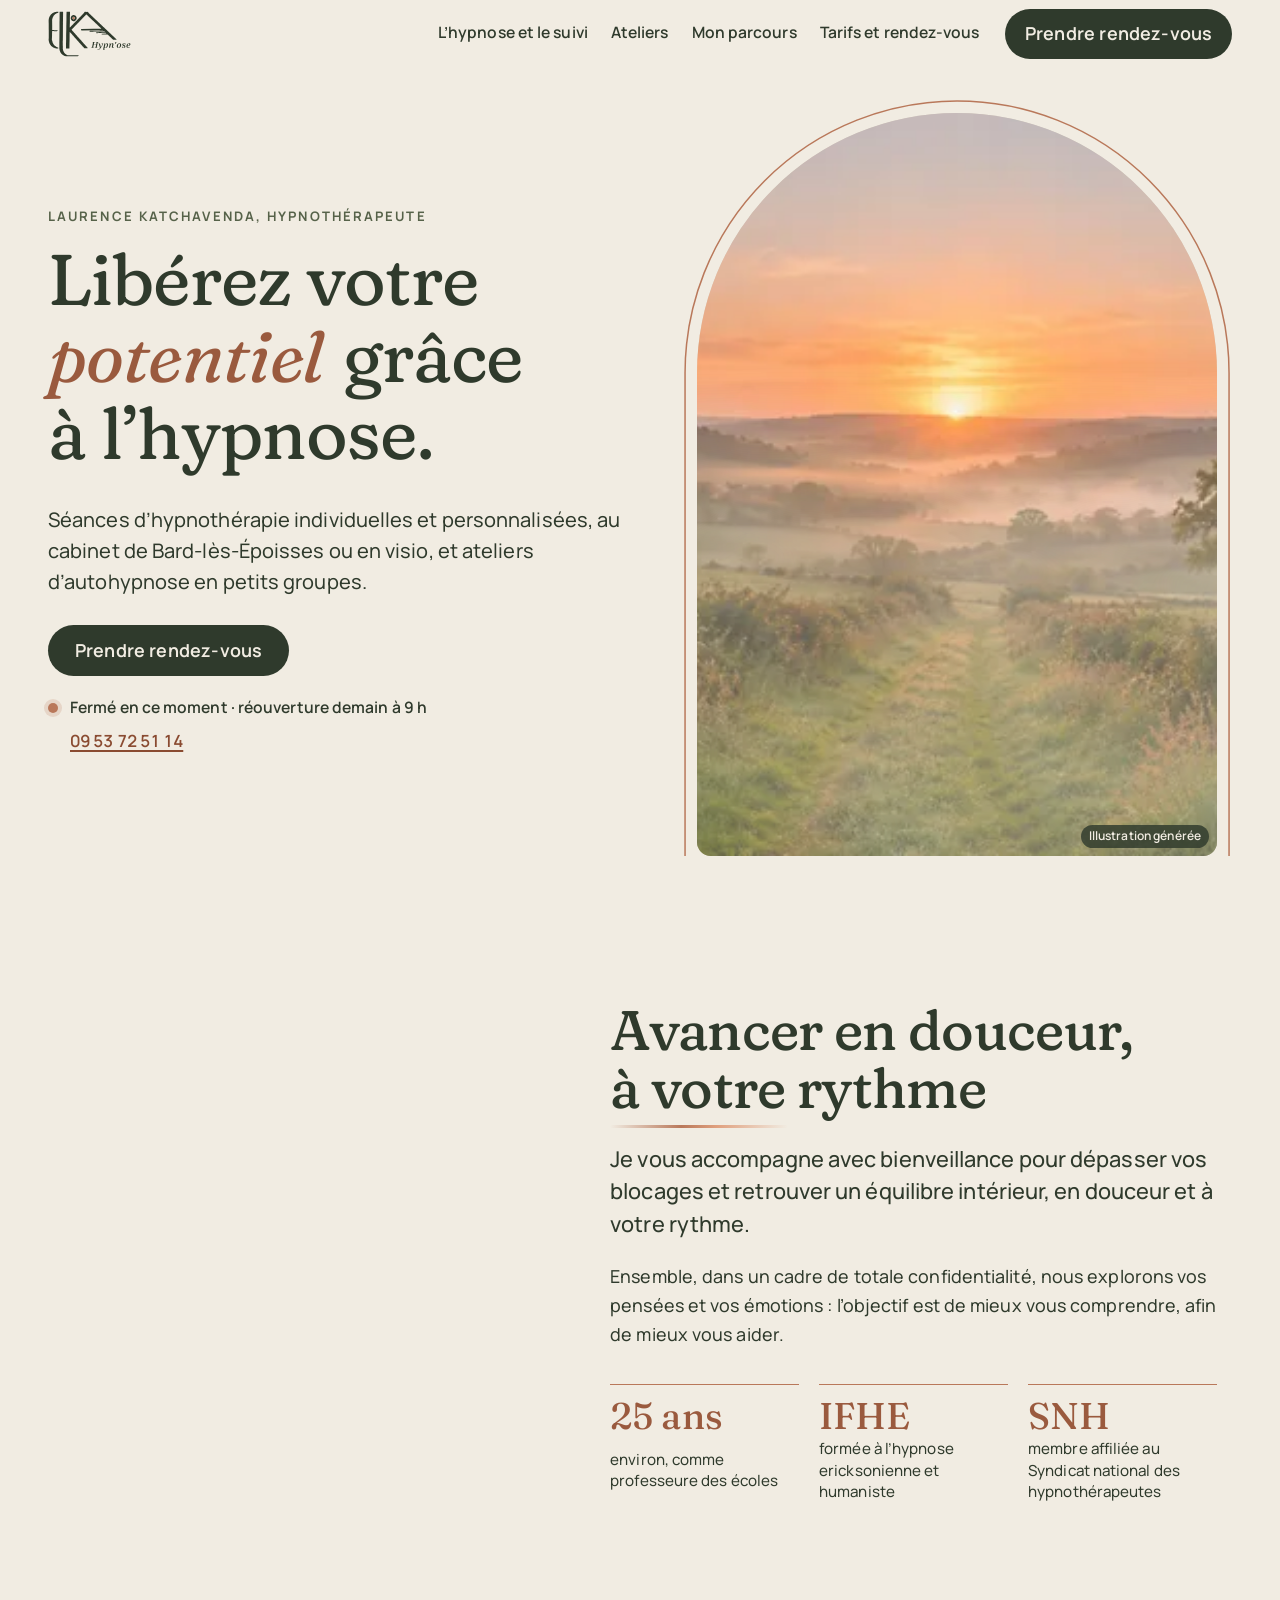
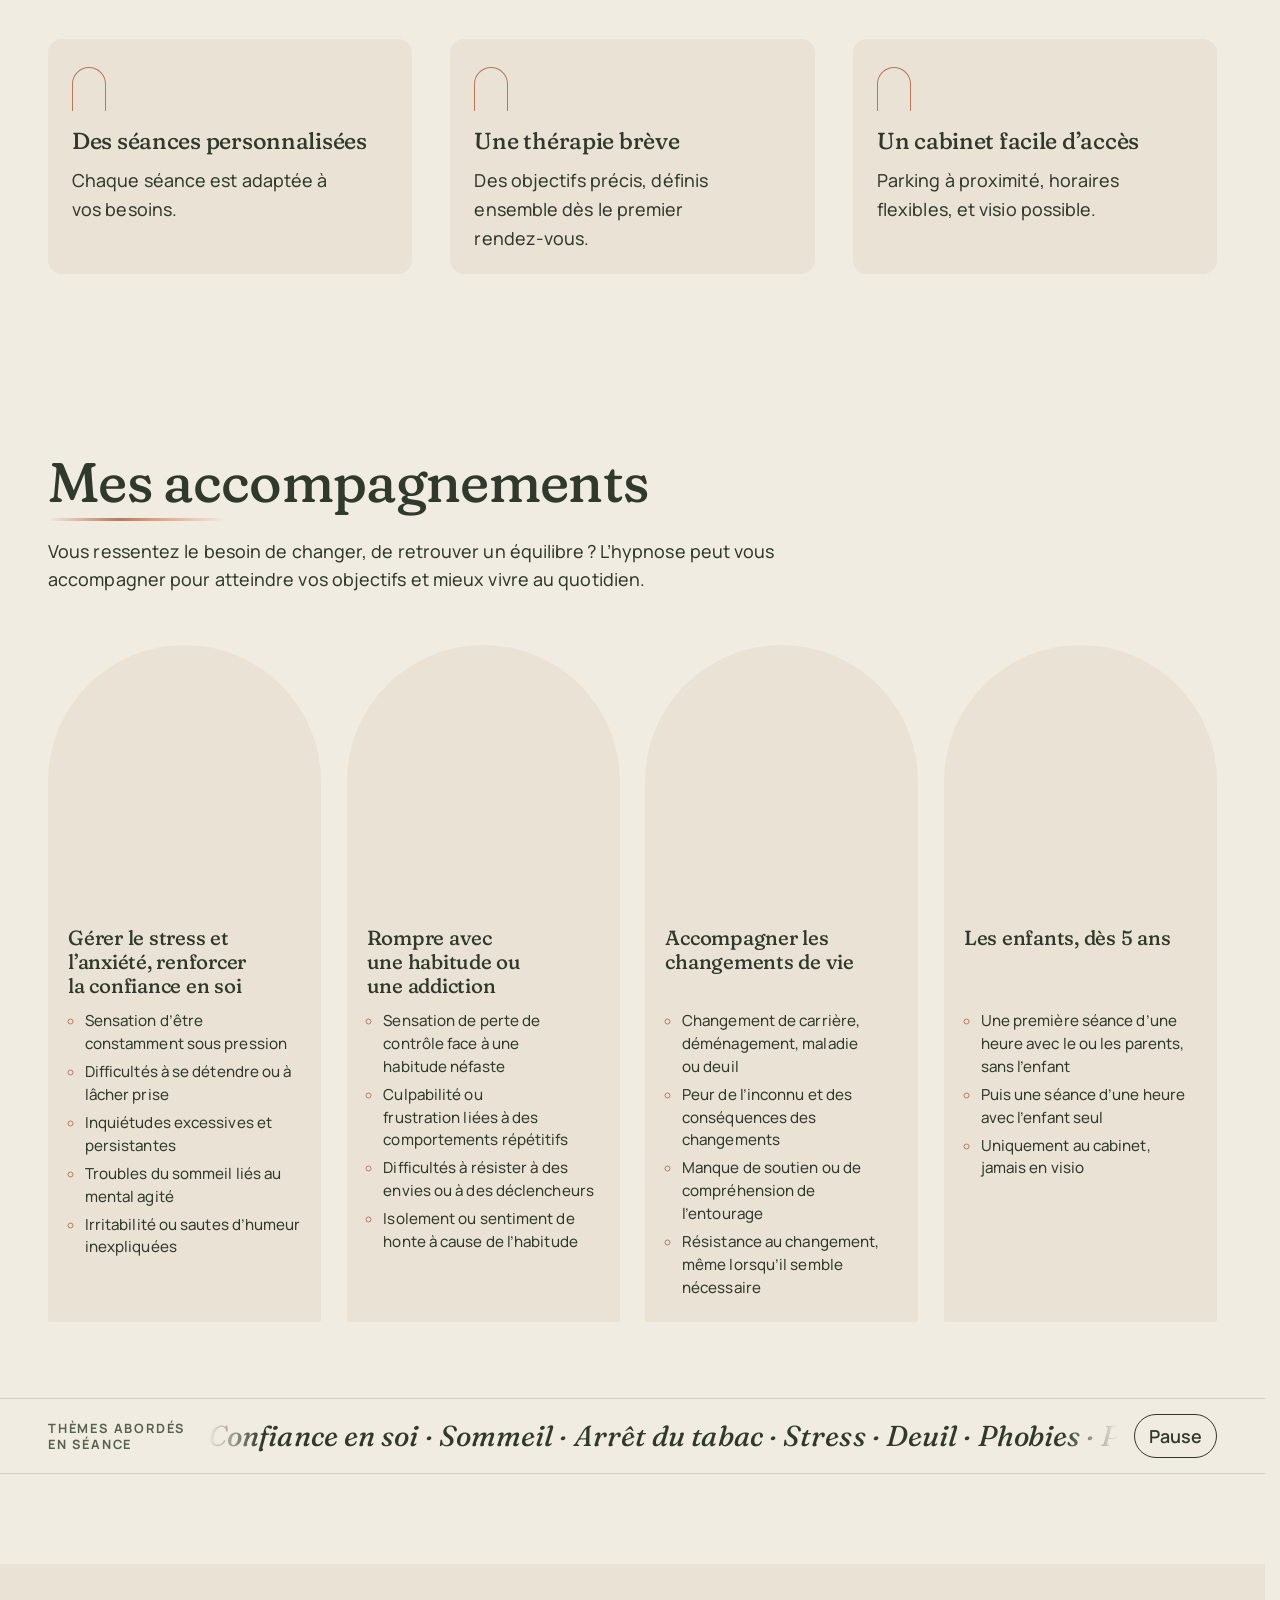
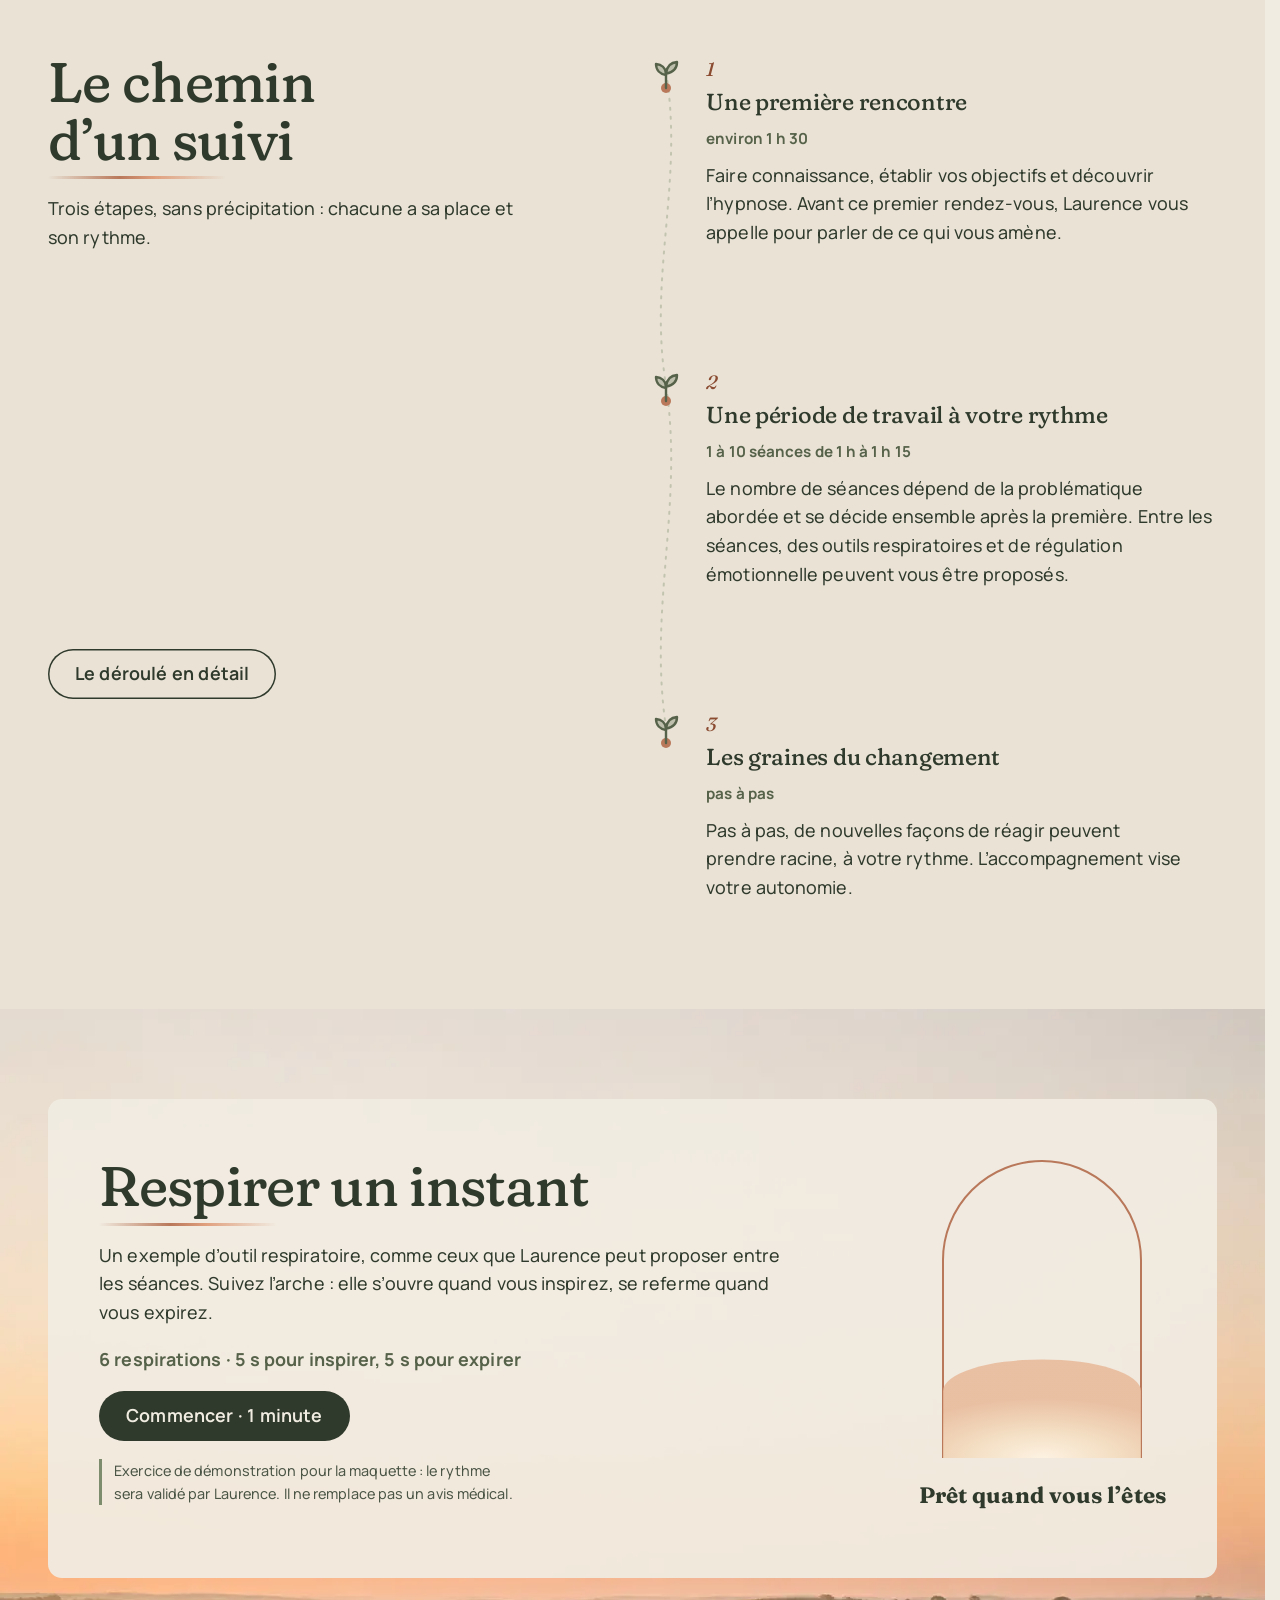
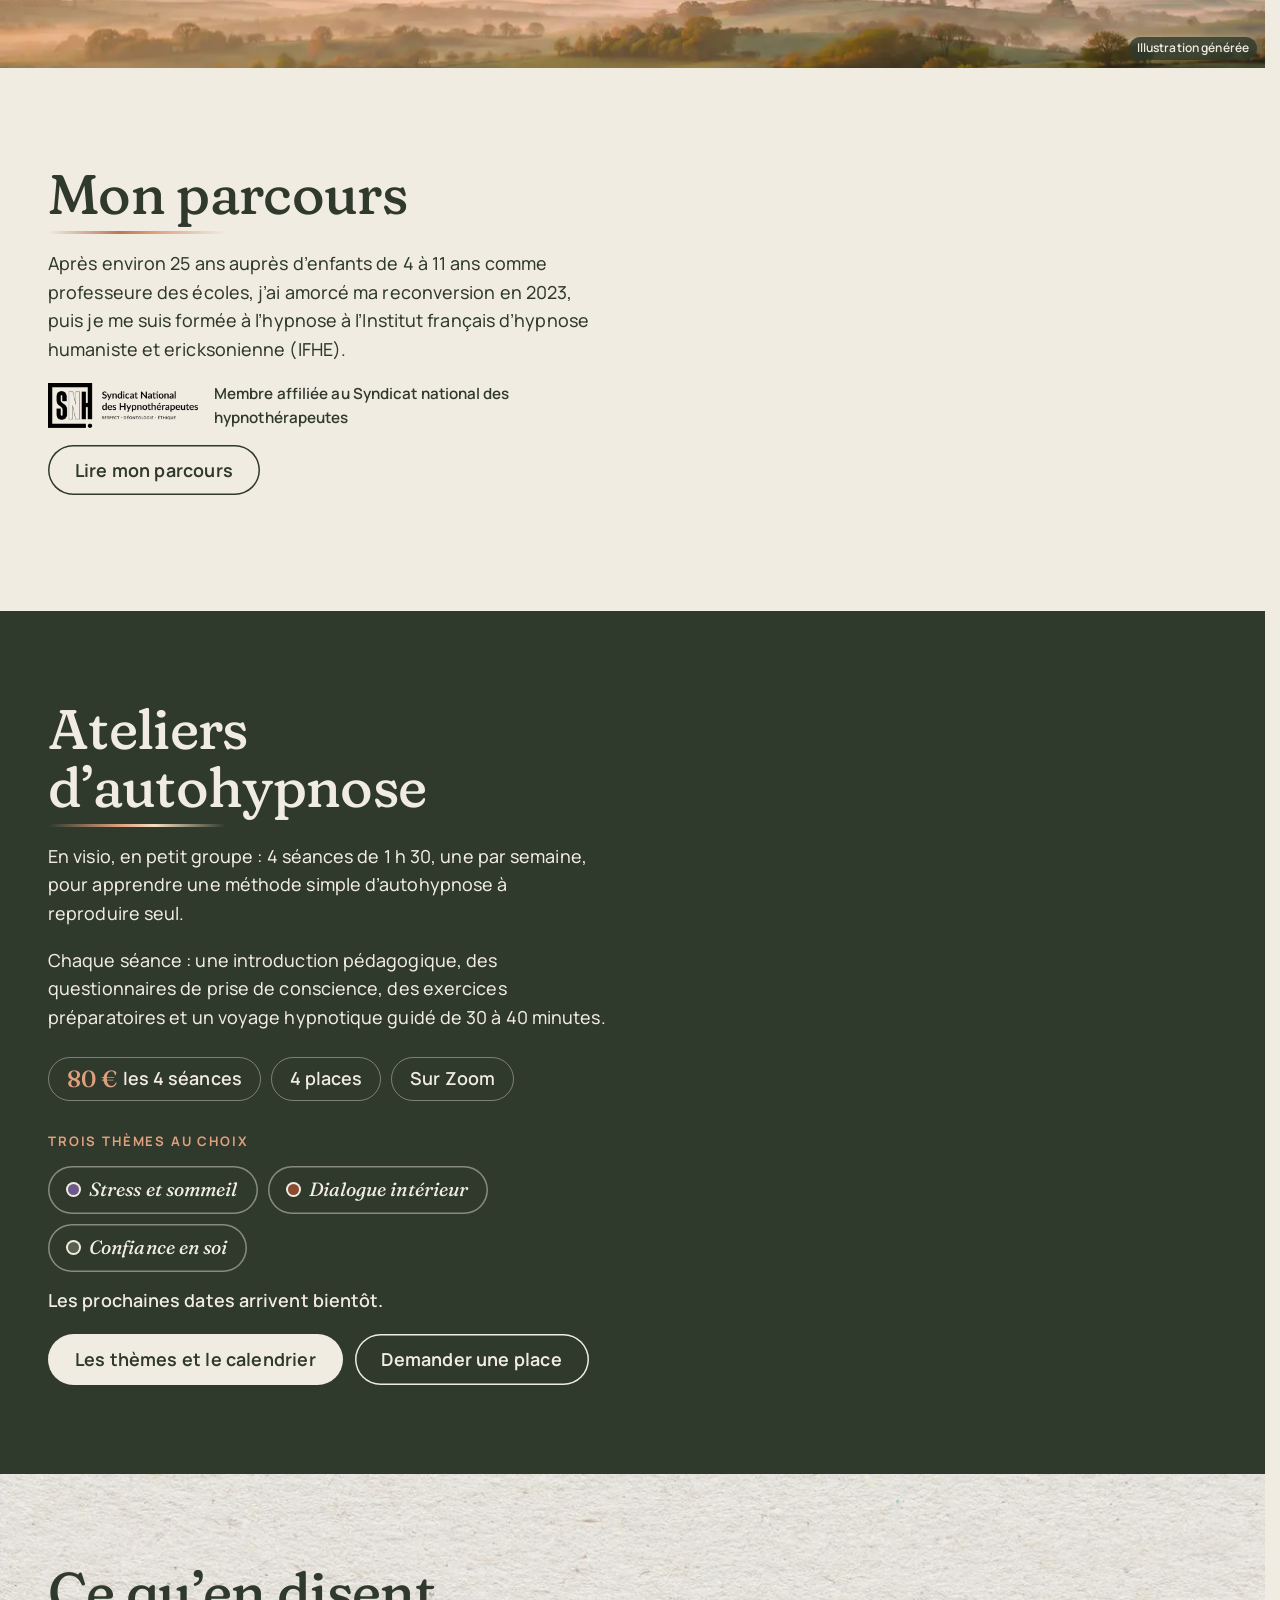
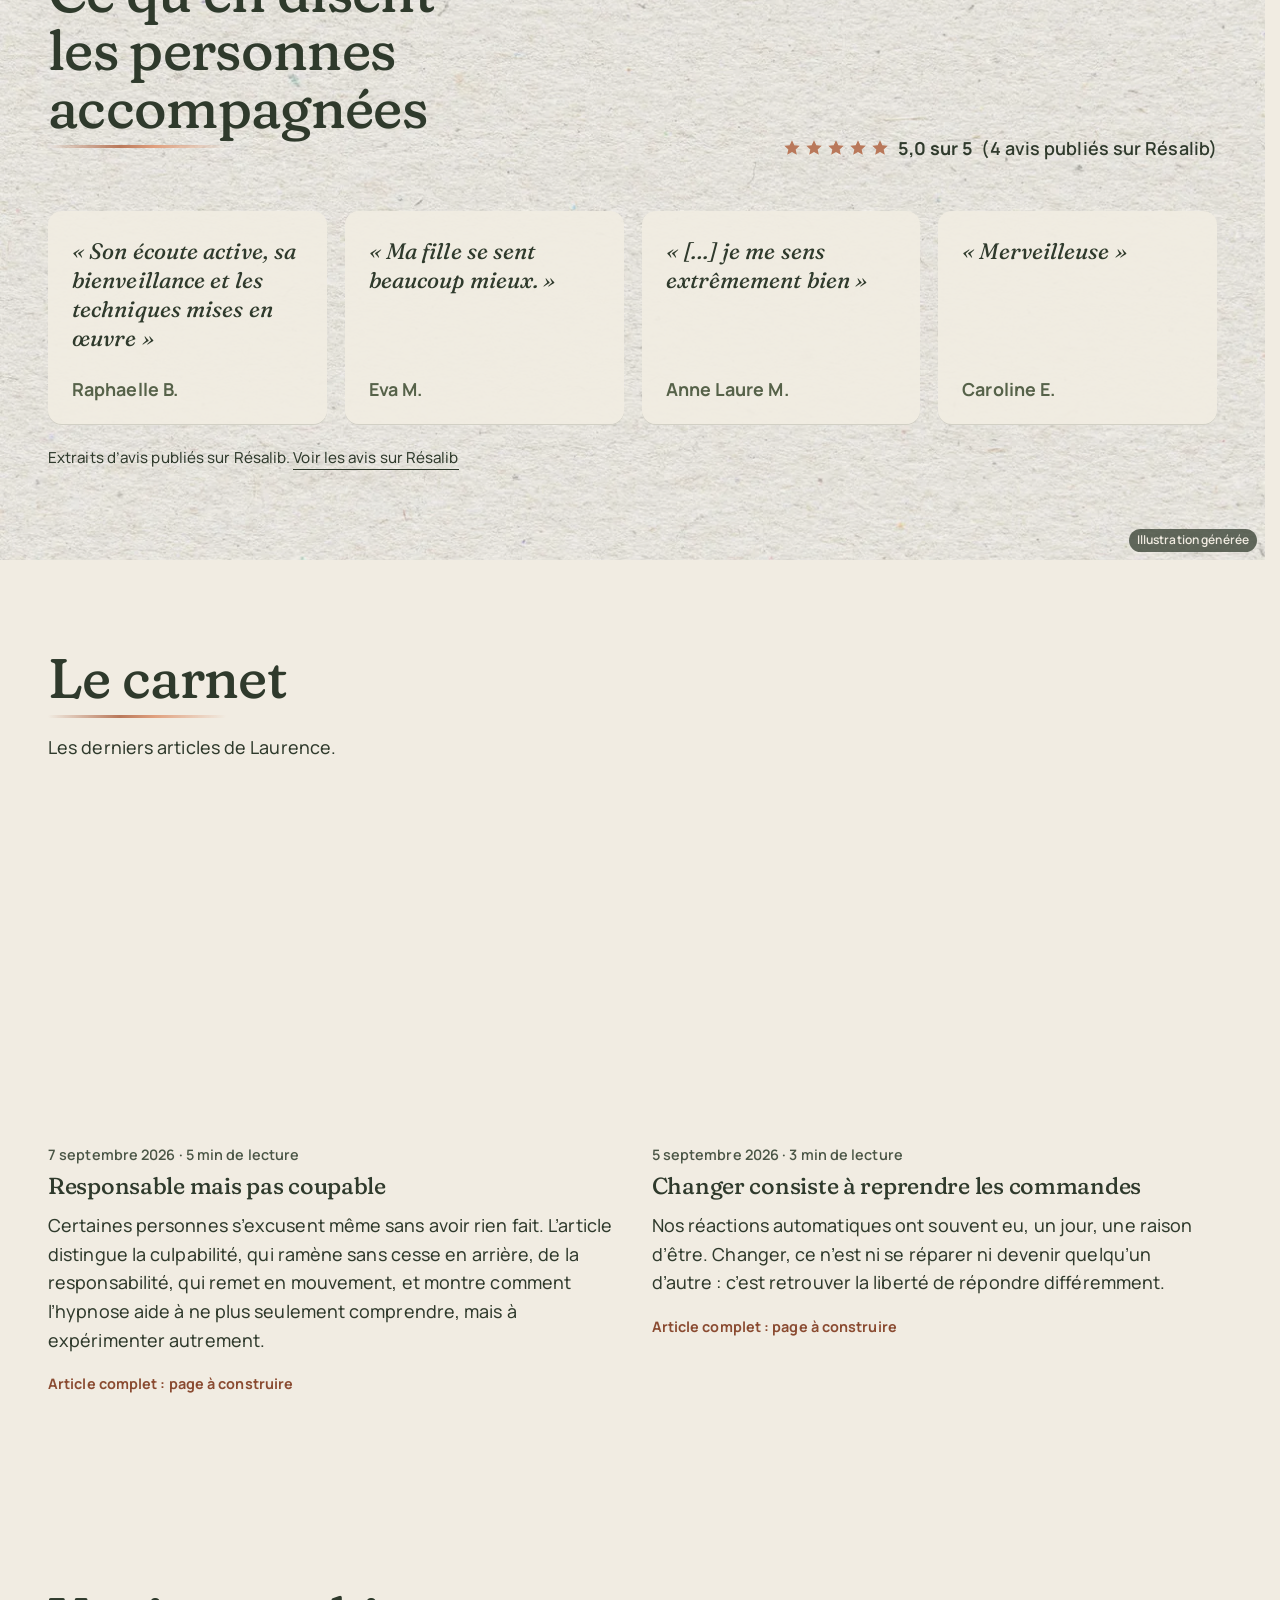
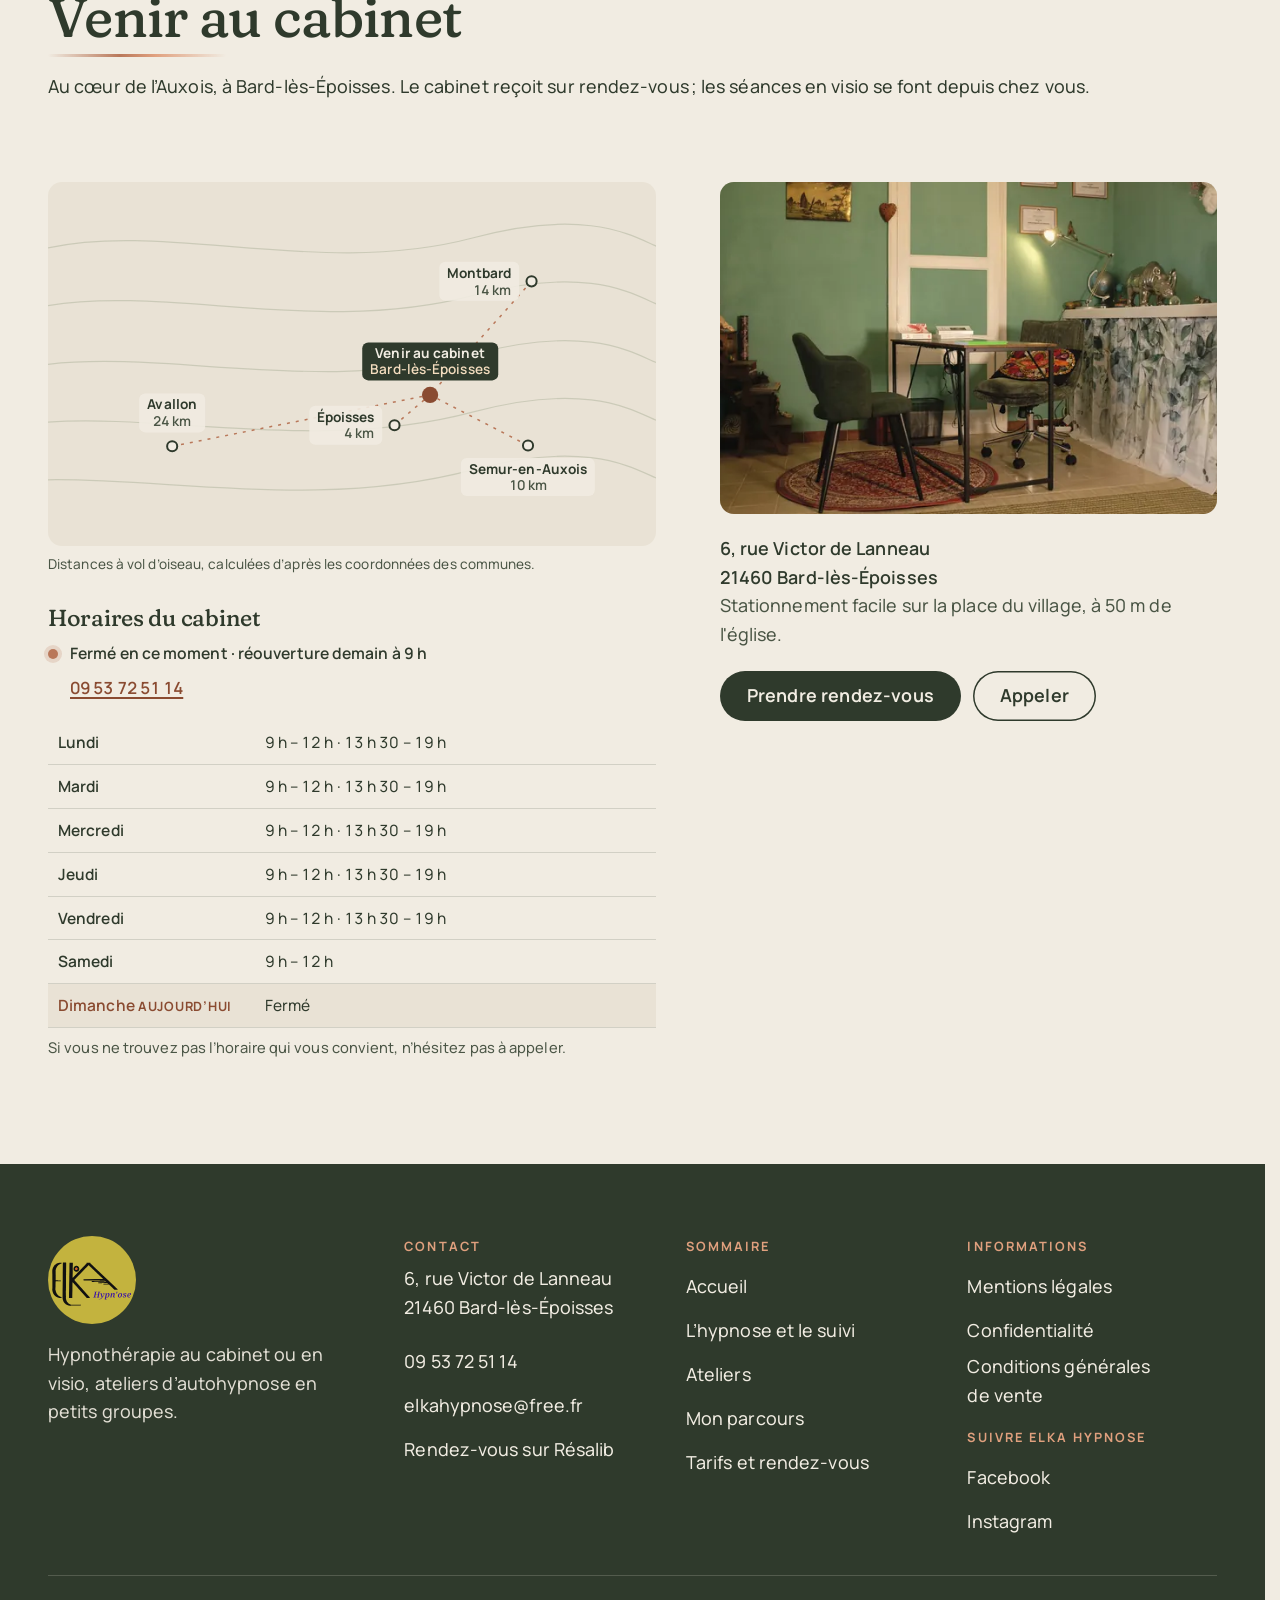
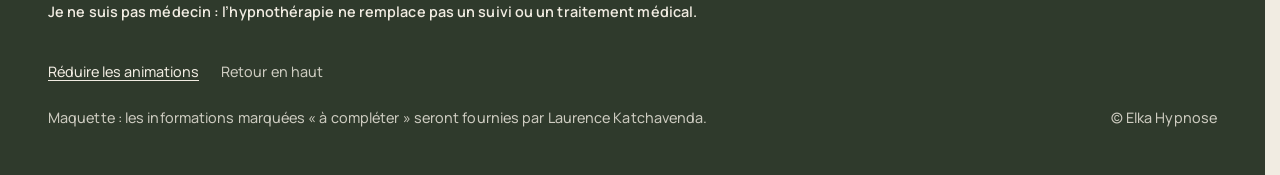
==== commit 3c679a05: "v2 : pages Ateliers et Mon parcours" ====
--- a/index.html
+++ b/index.html
@@ -1,5 +1,5 @@
 <!doctype html>
-<html lang="fr" data-v="1" data-gabarit="accueil" data-curseur>
+<html lang="fr" data-v="2" data-gabarit="accueil" data-curseur>
 <head>
 <meta charset="utf-8">
 <meta name="viewport" content="width=device-width, initial-scale=1, viewport-fit=cover">
@@ -41,14 +41,14 @@
 })();</script>
 <link rel="preload" href="/assets/fonts/fraunces.woff2" as="font" type="font/woff2" crossorigin>
 <link rel="preload" href="/assets/fonts/manrope.woff2" as="font" type="font/woff2" crossorigin>
-<link rel="stylesheet" href="/assets/css/socle.css?v=1">
-<link rel="stylesheet" href="/assets/css/site.css?v=1">
-<link rel="modulepreload" href="/assets/js/site.js?v=1">
-<link rel="modulepreload" href="/assets/js/socle/index.js?v=1">
+<link rel="stylesheet" href="/assets/css/socle.css?v=2">
+<link rel="stylesheet" href="/assets/css/site.css?v=2">
+<link rel="modulepreload" href="/assets/js/site.js?v=2">
+<link rel="modulepreload" href="/assets/js/socle/index.js?v=2">
 <script src="/assets/vendor/gsap.min.js" defer></script>
 <script src="/assets/vendor/ScrollTrigger.min.js" defer></script>
 <script src="/assets/vendor/SplitText.min.js" defer></script>
-<script type="module" src="/assets/js/site.js?v=1"></script>
+<script type="module" src="/assets/js/site.js?v=2"></script>
 <meta name="theme-color" content="#F1ECE2">
 <link rel="icon" href="/assets/images/favicon.svg" type="image/svg+xml">
 <link rel="apple-touch-icon" href="/assets/images/apple-touch-icon.png">
@@ -93,7 +93,7 @@
       <img src="/assets/images/logo.svg" alt="" width="90" height="50">
     </a>
     <nav data-nav aria-label="Navigation principale">
-      <ul><li><a href="/hypnose-et-suivi" class="lien-trace" data-libelle="L’hypnose et le suivi">L’hypnose et le suivi</a></li><li><a href="/#ateliers" class="lien-trace" data-libelle="Accueil">Ateliers</a></li><li><a href="/#parcours" class="lien-trace" data-libelle="Accueil">Mon parcours</a></li><li><a href="/tarifs-et-rendez-vous" class="lien-trace" data-libelle="Tarifs et rendez-vous">Tarifs et rendez-vous</a></li></ul>
+      <ul><li><a href="/hypnose-et-suivi" class="lien-trace" data-libelle="L’hypnose et le suivi">L’hypnose et le suivi</a></li><li><a href="/ateliers" class="lien-trace" data-libelle="Ateliers">Ateliers</a></li><li><a href="/mon-parcours" class="lien-trace" data-libelle="Mon parcours">Mon parcours</a></li><li><a href="/tarifs-et-rendez-vous" class="lien-trace" data-libelle="Tarifs et rendez-vous">Tarifs et rendez-vous</a></li></ul>
     </nav>
     <div class="entete-actions">
       <a class="bouton bouton--entete" href="/tarifs-et-rendez-vous#rendez-vous" data-libelle="Tarifs et rendez-vous" data-magnetique>Prendre rendez-vous</a>
@@ -103,7 +103,7 @@
 </header>
 <div id="menu" data-menu role="dialog" aria-modal="true" aria-label="Menu">
   <div class="menu-grille">
-    <ul class="menu-liens"><li style="--i:0"><a href="/" class="menu-lien" data-libelle="Accueil" aria-current="page">Accueil</a></li><li style="--i:1"><a href="/hypnose-et-suivi" class="menu-lien" data-libelle="L’hypnose et le suivi">L’hypnose et le suivi</a></li><li style="--i:2"><a href="/#ateliers" class="menu-lien" data-libelle="Accueil">Ateliers</a></li><li style="--i:3"><a href="/#parcours" class="menu-lien" data-libelle="Accueil">Mon parcours</a></li><li style="--i:4"><a href="/tarifs-et-rendez-vous" class="menu-lien" data-libelle="Tarifs et rendez-vous">Tarifs et rendez-vous</a></li></ul>
+    <ul class="menu-liens"><li style="--i:0"><a href="/" class="menu-lien" data-libelle="Accueil" aria-current="page">Accueil</a></li><li style="--i:1"><a href="/hypnose-et-suivi" class="menu-lien" data-libelle="L’hypnose et le suivi">L’hypnose et le suivi</a></li><li style="--i:2"><a href="/ateliers" class="menu-lien" data-libelle="Ateliers">Ateliers</a></li><li style="--i:3"><a href="/mon-parcours" class="menu-lien" data-libelle="Mon parcours">Mon parcours</a></li><li style="--i:4"><a href="/tarifs-et-rendez-vous" class="menu-lien" data-libelle="Tarifs et rendez-vous">Tarifs et rendez-vous</a></li></ul>
     <div class="menu-contact">
       <p class="menu-titre">Contact</p>
       <p><a class="bouton bouton--clair" href="tel:+33953725114">Appeler le 09 53 72 51 14</a></p>
@@ -272,20 +272,15 @@
 <section class="parcours conteneur" id="parcours">
   <div class="parcours-tete">
     <h2 class="titre-section" data-anime>Mon parcours</h2>
-    <p data-anime>Après environ 25 ans auprès d’enfants de 4 à 11 ans comme professeure des écoles, Laurence s’est formée à l’hypnose à partir de 2023, à l’Institut français d’hypnose humaniste et ericksonienne (IFHE).</p>
+    <p data-anime>Après environ 25 ans auprès d’enfants de 4 à 11 ans comme professeure des écoles, j’ai amorcé ma reconversion en 2023, puis je me suis formée à l’hypnose à l’Institut français d’hypnose humaniste et ericksonienne (IFHE).</p>
     <p class="parcours-snh" data-anime><img src="/assets/images/logo-snh.png" alt="Syndicat national des hypnothérapeutes" width="240" height="72" loading="lazy"><span>Membre affiliée au Syndicat national des hypnothérapeutes</span></p>
-  </div>
-  <figure class="media parcours-media" style="--cadrage:72% 30%">
-  <picture>
-    <img src="/assets/images/seance-entretien-1280.webp" srcset="/assets/images/seance-entretien-640.webp 640w, /assets/images/seance-entretien-1280.webp 1280w, /assets/images/seance-entretien-1920.webp 1920w" sizes="(max-width: 760px) 92vw, 45vw" alt="Laurence en entretien au cabinet, ses diplômes au mur" width="1280" height="853" loading="lazy" decoding="async">
-  </picture>
-</figure>
-  <div class="frise-zone" data-frise>
-  <span class="frise-trace" aria-hidden="true"><span class="frise-ligne" data-frise-ligne></span></span>
-  <ol class="frise">
-    <li class="frise-etape" data-anime><p class="frise-quand">Environ 25 ans</p><p class="frise-quoi">Professeure des écoles auprès d’enfants de 4 à 11 ans</p></li><li class="frise-etape" data-anime><p class="frise-quand">2023</p><p class="frise-quoi">Début de la reconversion vers l’hypnose</p></li><li class="frise-etape" data-anime><p class="frise-quand">2024</p><p class="frise-quoi">Maître praticienne en hypnose ericksonienne, nouvelle hypnose et PNL, à l’IFHE</p></li><li class="frise-etape" data-anime><p class="frise-quand">2024</p><p class="frise-quoi">Praticienne en hypnothérapie de l’enfance</p></li><li class="frise-etape" data-anime><p class="frise-quand">2024 – 2025</p><p class="frise-quoi">Spécialisations : stress, anxiété et dépression ; traumatismes ; addictions</p></li><li class="frise-etape" data-anime><p class="frise-quand">2025</p><p class="frise-quoi">Praticienne en hypnose humaniste et thérapie symbolique avancée, à l’IFHE</p></li>
-  </ol>
-  </div>
+    <p data-anime><a href="/mon-parcours" class="bouton bouton--contour" data-libelle="Mon parcours">Lire mon parcours</a></p>
+  </div>
+  <figure class="media parcours-media" data-grok style="--cadrage:57% 62%">
+  <picture><source media="(max-width: 760px) and (orientation: portrait)" srcset="/assets/images/grok/parcours-ouverture-mobile-640.webp 640w, /assets/images/grok/parcours-ouverture-mobile-941.webp 941w" sizes="(max-width: 760px) 92vw, 45vw">
+    <img src="/assets/images/grok/parcours-ouverture-1280.webp" srcset="/assets/images/grok/parcours-ouverture-640.webp 640w, /assets/images/grok/parcours-ouverture-1280.webp 1280w, /assets/images/grok/parcours-ouverture-1672.webp 1672w" sizes="(max-width: 760px) 92vw, 45vw" alt="Vieux pupitre d’écolier et sa chaise dans un pré au lever du soleil" width="1280" height="720" loading="lazy" decoding="async">
+  </picture><figcaption class="mention-ia">Illustration générée</figcaption>
+</figure>
 </section>
 <section class="ateliers" id="ateliers">
   <div class="conteneur ateliers-tete">
@@ -298,60 +293,18 @@
         <li>4 places</li>
         <li>Sur Zoom</li>
       </ul>
+      <div class="ateliers-apercu">
+        <p class="ateliers-apercu-titre" data-anime>Trois thèmes au choix</p>
+        <ul class="ateliers-themes" data-anime><li><a href="/ateliers#theme-stress" class="theme-pastille theme-pastille--stress" data-libelle="Ateliers"><span class="cal-point" aria-hidden="true"></span>Stress et sommeil</a></li><li><a href="/ateliers#theme-dialogue" class="theme-pastille theme-pastille--dialogue" data-libelle="Ateliers"><span class="cal-point" aria-hidden="true"></span>Dialogue intérieur</a></li><li><a href="/ateliers#theme-confiance" class="theme-pastille theme-pastille--confiance" data-libelle="Ateliers"><span class="cal-point" aria-hidden="true"></span>Confiance en soi</a></li></ul>
+        <p class="ateliers-prochain" data-anime data-prochain data-textes="{&quot;prochain&quot;:&quot;Prochain atelier : {theme}, dès le {date}&quot;,&quot;aucun&quot;:&quot;Les prochaines dates arrivent bientôt.&quot;}" data-ateliers-json="[{&quot;theme&quot;:&quot;Stress et sommeil&quot;,&quot;debut&quot;:&quot;19:30&quot;,&quot;d0&quot;:&quot;2026-11-02&quot;,&quot;date&quot;:&quot;2 novembre&quot;},{&quot;theme&quot;:&quot;Dialogue intérieur&quot;,&quot;debut&quot;:&quot;10:30&quot;,&quot;d0&quot;:&quot;2026-11-07&quot;,&quot;date&quot;:&quot;7 novembre&quot;},{&quot;theme&quot;:&quot;Confiance en soi&quot;,&quot;debut&quot;:&quot;19:00&quot;,&quot;d0&quot;:&quot;2026-11-17&quot;,&quot;date&quot;:&quot;17 novembre&quot;},{&quot;theme&quot;:&quot;Stress et sommeil&quot;,&quot;debut&quot;:&quot;19:00&quot;,&quot;d0&quot;:&quot;2026-11-18&quot;,&quot;date&quot;:&quot;18 novembre&quot;},{&quot;theme&quot;:&quot;Dialogue intérieur&quot;,&quot;debut&quot;:&quot;13:00&quot;,&quot;d0&quot;:&quot;2026-11-21&quot;,&quot;date&quot;:&quot;21 novembre&quot;}]">Prochain atelier : Dialogue intérieur, dès le 7 novembre</p>
+        <p class="ateliers-apercu-actions" data-anime><a href="/ateliers" class="bouton bouton--clair" data-libelle="Ateliers" data-magnetique>Les thèmes et le calendrier</a> <a href="/tarifs-et-rendez-vous?sujet=atelier#rappel" class="bouton bouton--contour-clair" data-libelle="Tarifs et rendez-vous">Demander une place</a></p>
+      </div>
     </div>
     <figure class="media ateliers-media" data-grok style="--cadrage:50% 55%">
   <picture>
     <img src="/assets/images/grok/ateliers-visio-1280.webp" srcset="/assets/images/grok/ateliers-visio-640.webp 640w, /assets/images/grok/ateliers-visio-1280.webp 1280w, /assets/images/grok/ateliers-visio-1536.webp 1536w" sizes="(max-width: 760px) 92vw, 44vw" alt="Coin de bureau le soir : ordinateur fermé, carnet ouvert, tasse de tisane et lampe" width="1280" height="853" loading="lazy" decoding="async">
   </picture><figcaption class="mention-ia">Illustration générée</figcaption>
 </figure>
-  </div>
-  <div class="conteneur">
-    <p class="indication-glisser" aria-hidden="true">Faites glisser</p>
-    <div class="ateliers-defile" data-galerie tabindex="0" role="region" aria-label="Les ateliers, défilement horizontal"><ol class="ateliers-liste" data-ateliers data-textes="{&quot;aVenir&quot;:&quot;À venir&quot;,&quot;enCours&quot;:&quot;En cours&quot;,&quot;termine&quot;:&quot;Terminé&quot;,&quot;dans&quot;:&quot;dans {n} jours&quot;,&quot;demain&quot;:&quot;demain&quot;,&quot;aujourdhui&quot;:&quot;aujourd’hui&quot;,&quot;passee1&quot;:&quot;1 séance sur 4 passée&quot;,&quot;passees&quot;:&quot;{n} séances sur 4 passées&quot;}">
-  <li class="atelier" id="atelier-stress-sommeil-lundis" data-atelier="{&quot;id&quot;:&quot;stress-sommeil-lundis&quot;,&quot;theme&quot;:&quot;Stress et sommeil&quot;,&quot;jour&quot;:&quot;les lundis&quot;,&quot;debut&quot;:&quot;19:30&quot;,&quot;fin&quot;:&quot;21:00&quot;,&quot;seances&quot;:[&quot;2026-11-02&quot;,&quot;2026-11-09&quot;,&quot;2026-11-16&quot;,&quot;2026-11-23&quot;],&quot;texte&quot;:&quot;Des outils simples et concrets pour mieux gérer les moments de tension et favoriser le relâchement.&quot;}" data-etat="encours">
-    <p class="atelier-statut"><span class="atelier-etiquette" data-atelier-etiquette>En cours</span> <span class="atelier-relatif" data-atelier-relatif>1 séance sur 4 passée</span></p>
-    <h3 class="atelier-titre">Stress et sommeil</h3>
-    <p class="atelier-quand">Du 2 novembre au 23 novembre<br>les lundis, de 19 h 30 à 21 h</p>
-    <ol class="atelier-seances" aria-label="Stress et sommeil"><li class="atelier-seance passee" data-seance="2026-11-02"><span class="pastille" aria-hidden="true"><svg viewBox="0 0 24 24"><path class="pousse" d="M12 21 V11 M12 14 C9 13 7.5 11 7.5 8.5 C10 8.7 11.6 10.2 12 12.5 M12 12.5 C12.4 9.6 14.2 7.6 17 7.4 C17 10.2 15 12.2 12 12.8" /></svg></span><span class="seance-date">2 nov.</span></li><li class="atelier-seance" data-seance="2026-11-09"><span class="pastille" aria-hidden="true"><svg viewBox="0 0 24 24"><path class="pousse" d="M12 21 V11 M12 14 C9 13 7.5 11 7.5 8.5 C10 8.7 11.6 10.2 12 12.5 M12 12.5 C12.4 9.6 14.2 7.6 17 7.4 C17 10.2 15 12.2 12 12.8" /></svg></span><span class="seance-date">9 nov.</span></li><li class="atelier-seance" data-seance="2026-11-16"><span class="pastille" aria-hidden="true"><svg viewBox="0 0 24 24"><path class="pousse" d="M12 21 V11 M12 14 C9 13 7.5 11 7.5 8.5 C10 8.7 11.6 10.2 12 12.5 M12 12.5 C12.4 9.6 14.2 7.6 17 7.4 C17 10.2 15 12.2 12 12.8" /></svg></span><span class="seance-date">16 nov.</span></li><li class="atelier-seance" data-seance="2026-11-23"><span class="pastille" aria-hidden="true"><svg viewBox="0 0 24 24"><path class="pousse" d="M12 21 V11 M12 14 C9 13 7.5 11 7.5 8.5 C10 8.7 11.6 10.2 12 12.5 M12 12.5 C12.4 9.6 14.2 7.6 17 7.4 C17 10.2 15 12.2 12 12.8" /></svg></span><span class="seance-date">23 nov.</span></li></ol>
-    <p class="atelier-texte">Des outils simples et concrets pour mieux gérer les moments de tension et favoriser le relâchement.</p>
-    <p class="atelier-action" data-atelier-action><span class="atelier-ferme">Atelier commencé : inscriptions closes</span> <a href="/tarifs-et-rendez-vous?sujet=prochain#rappel" class="bouton bouton--petit bouton--contour" data-libelle="Tarifs et rendez-vous">Me prévenir du prochain atelier</a></p>
-  </li><li class="atelier" id="atelier-dialogue-interieur-samedis-matin" data-atelier="{&quot;id&quot;:&quot;dialogue-interieur-samedis-matin&quot;,&quot;theme&quot;:&quot;Dialogue intérieur&quot;,&quot;jour&quot;:&quot;les samedis matin&quot;,&quot;debut&quot;:&quot;10:30&quot;,&quot;fin&quot;:&quot;12:00&quot;,&quot;seances&quot;:[&quot;2026-11-07&quot;,&quot;2026-11-14&quot;,&quot;2026-11-21&quot;,&quot;2026-11-28&quot;],&quot;texte&quot;:&quot;Apprendre à formuler vos objectifs et à dialoguer avec votre inconscient pour faire émerger des solutions.&quot;}" data-etat="avenir">
-    <p class="atelier-statut"><span class="atelier-etiquette" data-atelier-etiquette>À venir</span> <span class="atelier-relatif" data-atelier-relatif>dans 4 jours</span></p>
-    <h3 class="atelier-titre">Dialogue intérieur</h3>
-    <p class="atelier-quand">Du 7 novembre au 28 novembre<br>les samedis matin, de 10 h 30 à 12 h</p>
-    <ol class="atelier-seances" aria-label="Dialogue intérieur"><li class="atelier-seance" data-seance="2026-11-07"><span class="pastille" aria-hidden="true"><svg viewBox="0 0 24 24"><path class="pousse" d="M12 21 V11 M12 14 C9 13 7.5 11 7.5 8.5 C10 8.7 11.6 10.2 12 12.5 M12 12.5 C12.4 9.6 14.2 7.6 17 7.4 C17 10.2 15 12.2 12 12.8" /></svg></span><span class="seance-date">7 nov.</span></li><li class="atelier-seance" data-seance="2026-11-14"><span class="pastille" aria-hidden="true"><svg viewBox="0 0 24 24"><path class="pousse" d="M12 21 V11 M12 14 C9 13 7.5 11 7.5 8.5 C10 8.7 11.6 10.2 12 12.5 M12 12.5 C12.4 9.6 14.2 7.6 17 7.4 C17 10.2 15 12.2 12 12.8" /></svg></span><span class="seance-date">14 nov.</span></li><li class="atelier-seance" data-seance="2026-11-21"><span class="pastille" aria-hidden="true"><svg viewBox="0 0 24 24"><path class="pousse" d="M12 21 V11 M12 14 C9 13 7.5 11 7.5 8.5 C10 8.7 11.6 10.2 12 12.5 M12 12.5 C12.4 9.6 14.2 7.6 17 7.4 C17 10.2 15 12.2 12 12.8" /></svg></span><span class="seance-date">21 nov.</span></li><li class="atelier-seance" data-seance="2026-11-28"><span class="pastille" aria-hidden="true"><svg viewBox="0 0 24 24"><path class="pousse" d="M12 21 V11 M12 14 C9 13 7.5 11 7.5 8.5 C10 8.7 11.6 10.2 12 12.5 M12 12.5 C12.4 9.6 14.2 7.6 17 7.4 C17 10.2 15 12.2 12 12.8" /></svg></span><span class="seance-date">28 nov.</span></li></ol>
-    <p class="atelier-texte">Apprendre à formuler vos objectifs et à dialoguer avec votre inconscient pour faire émerger des solutions.</p>
-    <p class="atelier-action" data-atelier-action><a href="/tarifs-et-rendez-vous?sujet=atelier&amp;atelier=dialogue-interieur-samedis-matin#rappel" class="bouton bouton--petit" data-libelle="Tarifs et rendez-vous">Demander une place</a></p>
-  </li><li class="atelier" id="atelier-confiance-en-soi-mardis" data-atelier="{&quot;id&quot;:&quot;confiance-en-soi-mardis&quot;,&quot;theme&quot;:&quot;Confiance en soi&quot;,&quot;jour&quot;:&quot;les mardis&quot;,&quot;debut&quot;:&quot;19:00&quot;,&quot;fin&quot;:&quot;20:30&quot;,&quot;seances&quot;:[&quot;2026-11-17&quot;,&quot;2026-11-24&quot;,&quot;2026-12-01&quot;,&quot;2026-12-08&quot;],&quot;texte&quot;:&quot;Des outils simples pour mieux mobiliser vos ressources et avancer avec davantage de sérénité.&quot;}" data-etat="avenir">
-    <p class="atelier-statut"><span class="atelier-etiquette" data-atelier-etiquette>À venir</span> <span class="atelier-relatif" data-atelier-relatif>dans 14 jours</span></p>
-    <h3 class="atelier-titre">Confiance en soi</h3>
-    <p class="atelier-quand">Du 17 novembre au 8 décembre<br>les mardis, de 19 h à 20 h 30</p>
-    <ol class="atelier-seances" aria-label="Confiance en soi"><li class="atelier-seance" data-seance="2026-11-17"><span class="pastille" aria-hidden="true"><svg viewBox="0 0 24 24"><path class="pousse" d="M12 21 V11 M12 14 C9 13 7.5 11 7.5 8.5 C10 8.7 11.6 10.2 12 12.5 M12 12.5 C12.4 9.6 14.2 7.6 17 7.4 C17 10.2 15 12.2 12 12.8" /></svg></span><span class="seance-date">17 nov.</span></li><li class="atelier-seance" data-seance="2026-11-24"><span class="pastille" aria-hidden="true"><svg viewBox="0 0 24 24"><path class="pousse" d="M12 21 V11 M12 14 C9 13 7.5 11 7.5 8.5 C10 8.7 11.6 10.2 12 12.5 M12 12.5 C12.4 9.6 14.2 7.6 17 7.4 C17 10.2 15 12.2 12 12.8" /></svg></span><span class="seance-date">24 nov.</span></li><li class="atelier-seance" data-seance="2026-12-01"><span class="pastille" aria-hidden="true"><svg viewBox="0 0 24 24"><path class="pousse" d="M12 21 V11 M12 14 C9 13 7.5 11 7.5 8.5 C10 8.7 11.6 10.2 12 12.5 M12 12.5 C12.4 9.6 14.2 7.6 17 7.4 C17 10.2 15 12.2 12 12.8" /></svg></span><span class="seance-date">1 déc.</span></li><li class="atelier-seance" data-seance="2026-12-08"><span class="pastille" aria-hidden="true"><svg viewBox="0 0 24 24"><path class="pousse" d="M12 21 V11 M12 14 C9 13 7.5 11 7.5 8.5 C10 8.7 11.6 10.2 12 12.5 M12 12.5 C12.4 9.6 14.2 7.6 17 7.4 C17 10.2 15 12.2 12 12.8" /></svg></span><span class="seance-date">8 déc.</span></li></ol>
-    <p class="atelier-texte">Des outils simples pour mieux mobiliser vos ressources et avancer avec davantage de sérénité.</p>
-    <p class="atelier-action" data-atelier-action><a href="/tarifs-et-rendez-vous?sujet=atelier&amp;atelier=confiance-en-soi-mardis#rappel" class="bouton bouton--petit" data-libelle="Tarifs et rendez-vous">Demander une place</a></p>
-  </li><li class="atelier" id="atelier-stress-sommeil-mercredis" data-atelier="{&quot;id&quot;:&quot;stress-sommeil-mercredis&quot;,&quot;theme&quot;:&quot;Stress et sommeil&quot;,&quot;jour&quot;:&quot;les mercredis&quot;,&quot;debut&quot;:&quot;19:00&quot;,&quot;fin&quot;:&quot;20:30&quot;,&quot;seances&quot;:[&quot;2026-11-18&quot;,&quot;2026-11-25&quot;,&quot;2026-12-02&quot;,&quot;2026-12-09&quot;],&quot;texte&quot;:&quot;Des outils simples et concrets pour mieux gérer les moments de tension et favoriser le relâchement.&quot;}" data-etat="avenir">
-    <p class="atelier-statut"><span class="atelier-etiquette" data-atelier-etiquette>À venir</span> <span class="atelier-relatif" data-atelier-relatif>dans 15 jours</span></p>
-    <h3 class="atelier-titre">Stress et sommeil</h3>
-    <p class="atelier-quand">Du 18 novembre au 9 décembre<br>les mercredis, de 19 h à 20 h 30</p>
-    <ol class="atelier-seances" aria-label="Stress et sommeil"><li class="atelier-seance" data-seance="2026-11-18"><span class="pastille" aria-hidden="true"><svg viewBox="0 0 24 24"><path class="pousse" d="M12 21 V11 M12 14 C9 13 7.5 11 7.5 8.5 C10 8.7 11.6 10.2 12 12.5 M12 12.5 C12.4 9.6 14.2 7.6 17 7.4 C17 10.2 15 12.2 12 12.8" /></svg></span><span class="seance-date">18 nov.</span></li><li class="atelier-seance" data-seance="2026-11-25"><span class="pastille" aria-hidden="true"><svg viewBox="0 0 24 24"><path class="pousse" d="M12 21 V11 M12 14 C9 13 7.5 11 7.5 8.5 C10 8.7 11.6 10.2 12 12.5 M12 12.5 C12.4 9.6 14.2 7.6 17 7.4 C17 10.2 15 12.2 12 12.8" /></svg></span><span class="seance-date">25 nov.</span></li><li class="atelier-seance" data-seance="2026-12-02"><span class="pastille" aria-hidden="true"><svg viewBox="0 0 24 24"><path class="pousse" d="M12 21 V11 M12 14 C9 13 7.5 11 7.5 8.5 C10 8.7 11.6 10.2 12 12.5 M12 12.5 C12.4 9.6 14.2 7.6 17 7.4 C17 10.2 15 12.2 12 12.8" /></svg></span><span class="seance-date">2 déc.</span></li><li class="atelier-seance" data-seance="2026-12-09"><span class="pastille" aria-hidden="true"><svg viewBox="0 0 24 24"><path class="pousse" d="M12 21 V11 M12 14 C9 13 7.5 11 7.5 8.5 C10 8.7 11.6 10.2 12 12.5 M12 12.5 C12.4 9.6 14.2 7.6 17 7.4 C17 10.2 15 12.2 12 12.8" /></svg></span><span class="seance-date">9 déc.</span></li></ol>
-    <p class="atelier-texte">Des outils simples et concrets pour mieux gérer les moments de tension et favoriser le relâchement.</p>
-    <p class="atelier-action" data-atelier-action><a href="/tarifs-et-rendez-vous?sujet=atelier&amp;atelier=stress-sommeil-mercredis#rappel" class="bouton bouton--petit" data-libelle="Tarifs et rendez-vous">Demander une place</a></p>
-  </li><li class="atelier" id="atelier-dialogue-interieur-samedis-apres-midi" data-atelier="{&quot;id&quot;:&quot;dialogue-interieur-samedis-apres-midi&quot;,&quot;theme&quot;:&quot;Dialogue intérieur&quot;,&quot;jour&quot;:&quot;les samedis après-midi&quot;,&quot;debut&quot;:&quot;13:00&quot;,&quot;fin&quot;:&quot;14:30&quot;,&quot;seances&quot;:[&quot;2026-11-21&quot;,&quot;2026-11-28&quot;,&quot;2026-12-05&quot;,&quot;2026-12-12&quot;],&quot;texte&quot;:&quot;Apprendre à formuler vos objectifs et à dialoguer avec votre inconscient pour faire émerger des solutions.&quot;}" data-etat="avenir">
-    <p class="atelier-statut"><span class="atelier-etiquette" data-atelier-etiquette>À venir</span> <span class="atelier-relatif" data-atelier-relatif>dans 18 jours</span></p>
-    <h3 class="atelier-titre">Dialogue intérieur</h3>
-    <p class="atelier-quand">Du 21 novembre au 12 décembre<br>les samedis après-midi, de 13 h à 14 h 30</p>
-    <ol class="atelier-seances" aria-label="Dialogue intérieur"><li class="atelier-seance" data-seance="2026-11-21"><span class="pastille" aria-hidden="true"><svg viewBox="0 0 24 24"><path class="pousse" d="M12 21 V11 M12 14 C9 13 7.5 11 7.5 8.5 C10 8.7 11.6 10.2 12 12.5 M12 12.5 C12.4 9.6 14.2 7.6 17 7.4 C17 10.2 15 12.2 12 12.8" /></svg></span><span class="seance-date">21 nov.</span></li><li class="atelier-seance" data-seance="2026-11-28"><span class="pastille" aria-hidden="true"><svg viewBox="0 0 24 24"><path class="pousse" d="M12 21 V11 M12 14 C9 13 7.5 11 7.5 8.5 C10 8.7 11.6 10.2 12 12.5 M12 12.5 C12.4 9.6 14.2 7.6 17 7.4 C17 10.2 15 12.2 12 12.8" /></svg></span><span class="seance-date">28 nov.</span></li><li class="atelier-seance" data-seance="2026-12-05"><span class="pastille" aria-hidden="true"><svg viewBox="0 0 24 24"><path class="pousse" d="M12 21 V11 M12 14 C9 13 7.5 11 7.5 8.5 C10 8.7 11.6 10.2 12 12.5 M12 12.5 C12.4 9.6 14.2 7.6 17 7.4 C17 10.2 15 12.2 12 12.8" /></svg></span><span class="seance-date">5 déc.</span></li><li class="atelier-seance" data-seance="2026-12-12"><span class="pastille" aria-hidden="true"><svg viewBox="0 0 24 24"><path class="pousse" d="M12 21 V11 M12 14 C9 13 7.5 11 7.5 8.5 C10 8.7 11.6 10.2 12 12.5 M12 12.5 C12.4 9.6 14.2 7.6 17 7.4 C17 10.2 15 12.2 12 12.8" /></svg></span><span class="seance-date">12 déc.</span></li></ol>
-    <p class="atelier-texte">Apprendre à formuler vos objectifs et à dialoguer avec votre inconscient pour faire émerger des solutions.</p>
-    <p class="atelier-action" data-atelier-action><a href="/tarifs-et-rendez-vous?sujet=atelier&amp;atelier=dialogue-interieur-samedis-apres-midi#rappel" class="bouton bouton--petit" data-libelle="Tarifs et rendez-vous">Demander une place</a></p>
-  </li>
-  <li class="atelier atelier--autre" data-atelier-autre>
-    <span class="atelier-autre-arche" aria-hidden="true"></span>
-    <h3 class="atelier-titre">Un autre thème, un autre horaire ?</h3>
-    <p class="atelier-texte">Les ateliers reviennent au fil des saisons. Laissez vos coordonnées : Laurence vous prévient de la prochaine session.</p>
-    <p class="atelier-action"><a href="/tarifs-et-rendez-vous?sujet=prochain#rappel" class="bouton bouton--petit bouton--clair" data-libelle="Tarifs et rendez-vous">Être prévenu</a></p>
-  </li>
-</ol></div>
-    <p class="ateliers-engagement">Engagement sur les 4 séances. Annulation remboursée si elle a lieu au moins 48 h avant la première séance ; moins de 48 h avant, report possible sur une autre prestation ; aucun remboursement après la première séance.</p>
   </div>
 </section>
 <section class="avis" id="avis">
@@ -363,10 +316,10 @@
   <div class="conteneur avis-contenu">
     <div class="avis-tete">
       <h2 class="titre-section" data-anime>Ce qu’en disent les personnes accompagnées</h2>
-      <p class="avis-note" data-anime><span class="etoiles" role="img" aria-label="Note de 5 sur 5"><svg viewBox="0 0 24 24" aria-hidden="true"><path d="M12 2.6l2.8 6 6.5.7-4.9 4.4 1.4 6.4L12 16.9l-5.8 3.2 1.4-6.4L2.7 9.3l6.5-.7z" /></svg><svg viewBox="0 0 24 24" aria-hidden="true"><path d="M12 2.6l2.8 6 6.5.7-4.9 4.4 1.4 6.4L12 16.9l-5.8 3.2 1.4-6.4L2.7 9.3l6.5-.7z" /></svg><svg viewBox="0 0 24 24" aria-hidden="true"><path d="M12 2.6l2.8 6 6.5.7-4.9 4.4 1.4 6.4L12 16.9l-5.8 3.2 1.4-6.4L2.7 9.3l6.5-.7z" /></svg><svg viewBox="0 0 24 24" aria-hidden="true"><path d="M12 2.6l2.8 6 6.5.7-4.9 4.4 1.4 6.4L12 16.9l-5.8 3.2 1.4-6.4L2.7 9.3l6.5-.7z" /></svg><svg viewBox="0 0 24 24" aria-hidden="true"><path d="M12 2.6l2.8 6 6.5.7-4.9 4.4 1.4 6.4L12 16.9l-5.8 3.2 1.4-6.4L2.7 9.3l6.5-.7z" /></svg></span> <strong>5,0 sur 5</strong> <span class="avis-nombre">· 4 avis publiés sur Résalib</span></p>
+      <p class="avis-note" data-anime><span class="etoiles" role="img" aria-label="Note de 5 sur 5"><svg viewBox="0 0 24 24" aria-hidden="true"><path d="M12 2.6l2.8 6 6.5.7-4.9 4.4 1.4 6.4L12 16.9l-5.8 3.2 1.4-6.4L2.7 9.3l6.5-.7z" /></svg><svg viewBox="0 0 24 24" aria-hidden="true"><path d="M12 2.6l2.8 6 6.5.7-4.9 4.4 1.4 6.4L12 16.9l-5.8 3.2 1.4-6.4L2.7 9.3l6.5-.7z" /></svg><svg viewBox="0 0 24 24" aria-hidden="true"><path d="M12 2.6l2.8 6 6.5.7-4.9 4.4 1.4 6.4L12 16.9l-5.8 3.2 1.4-6.4L2.7 9.3l6.5-.7z" /></svg><svg viewBox="0 0 24 24" aria-hidden="true"><path d="M12 2.6l2.8 6 6.5.7-4.9 4.4 1.4 6.4L12 16.9l-5.8 3.2 1.4-6.4L2.7 9.3l6.5-.7z" /></svg><svg viewBox="0 0 24 24" aria-hidden="true"><path d="M12 2.6l2.8 6 6.5.7-4.9 4.4 1.4 6.4L12 16.9l-5.8 3.2 1.4-6.4L2.7 9.3l6.5-.7z" /></svg></span> <strong>5,0 sur 5</strong> <span class="avis-nombre">(4 avis publiés sur Résalib)</span></p>
     </div>
     <ul class="avis-liste">
-      <li class="avis-carte" data-anime><blockquote><p>« Son écoute active, sa bienveillance et les techniques mises en oeuvre »</p></blockquote><p class="avis-nom">Raphaelle B.</p></li><li class="avis-carte" data-anime><blockquote><p>« Ma fille se sent beaucoup mieux. »</p></blockquote><p class="avis-nom">Eva M.</p></li><li class="avis-carte" data-anime><blockquote><p>« je me sens extrêmement bien »</p></blockquote><p class="avis-nom">Anne Laure M.</p></li><li class="avis-carte" data-anime><blockquote><p>« Merveilleuse »</p></blockquote><p class="avis-nom">Caroline E.</p></li>
+      <li class="avis-carte" data-anime><blockquote><p>« Son écoute active, sa bienveillance et les techniques mises en œuvre »</p></blockquote><p class="avis-nom">Raphaelle B.</p></li><li class="avis-carte" data-anime><blockquote><p>« Ma fille se sent beaucoup mieux. »</p></blockquote><p class="avis-nom">Eva M.</p></li><li class="avis-carte" data-anime><blockquote><p>« […] je me sens extrêmement bien »</p></blockquote><p class="avis-nom">Anne Laure M.</p></li><li class="avis-carte" data-anime><blockquote><p>« Merveilleuse »</p></blockquote><p class="avis-nom">Caroline E.</p></li>
     </ul>
     <p class="avis-source" data-anime>Extraits d’avis publiés sur Résalib. <a class="lien-trace" href="https://www.resalib.fr/praticien/106137-laurence-katchavenda-ei-elkahypnose-praticien-en-hypnose-bard-les-epoisses" target="_blank" rel="noopener">Voir les avis sur Résalib<span class="visuellement-cache"> (nouvel onglet)</span></a></p>
   </div>
@@ -454,7 +407,7 @@
     </div>
     <nav aria-label="Sommaire">
       <p class="pied-titre">Sommaire</p>
-      <ul><li><a href="/" data-libelle="Accueil" aria-current="page">Accueil</a></li><li><a href="/hypnose-et-suivi" data-libelle="L’hypnose et le suivi">L’hypnose et le suivi</a></li><li><a href="/#ateliers" data-libelle="Accueil">Ateliers</a></li><li><a href="/#parcours" data-libelle="Accueil">Mon parcours</a></li><li><a href="/tarifs-et-rendez-vous" data-libelle="Tarifs et rendez-vous">Tarifs et rendez-vous</a></li></ul>
+      <ul><li><a href="/" data-libelle="Accueil" aria-current="page">Accueil</a></li><li><a href="/hypnose-et-suivi" data-libelle="L’hypnose et le suivi">L’hypnose et le suivi</a></li><li><a href="/ateliers" data-libelle="Ateliers">Ateliers</a></li><li><a href="/mon-parcours" data-libelle="Mon parcours">Mon parcours</a></li><li><a href="/tarifs-et-rendez-vous" data-libelle="Tarifs et rendez-vous">Tarifs et rendez-vous</a></li></ul>
     </nav>
     <div>
       <p class="pied-titre">Informations</p>
--- a/assets/css/site.css
+++ b/assets/css/site.css
@@ -335,7 +335,8 @@
 .ateliers-media { aspect-ratio: 3 / 2; }
 .ateliers-contenu { opacity: .92; }
 .ateliers-infos { list-style: none; padding: 0; margin: 1.4em 0 0; display: flex; flex-wrap: wrap; gap: 10px; }
-.ateliers-infos li { border: 1.5px solid color-mix(in srgb, var(--calcaire) 40%, transparent); border-radius: 999px; padding: .4em 1em; font-weight: 600; }
+.ateliers-infos { align-items: center; }
+.ateliers-infos li { display: inline-flex; align-items: center; gap: .3em; min-height: 44px; border: 1.5px solid color-mix(in srgb, var(--calcaire) 40%, transparent); border-radius: 999px; padding: 0 1em; font-weight: 600; line-height: 1; }
 .ateliers-infos strong { font-family: var(--police-titres); font-size: 1.3em; font-weight: 500; color: var(--terre-clair); }
 .ateliers-defile { outline-offset: 6px; }
 .ateliers-liste { list-style: none; padding: 0; margin: 0; display: grid; grid-template-columns: repeat(3, minmax(0, 1fr)); gap: 18px; }
@@ -489,6 +490,7 @@
 .faq-reponse { overflow: hidden; }
 .faq-reponse p { margin: 0 0 20px; }
 .fin-actions { display: flex; flex-wrap: wrap; gap: 12px; }
+.fin-media.fin-media--paysage { aspect-ratio: 3 / 2; }
 @media (max-width: 760px) {
   .enfants, .cadre, .faq, .fin, .conditions, .horaires-section, .grille-tarifs, .acces { grid-template-columns: 1fr; }
   .enfants-media, .cadre-media, .conditions-media, .horaires-media, .fin-media { aspect-ratio: 4 / 3; position: relative; top: auto; }
@@ -666,3 +668,336 @@
 /* Carte étroite (téléphone, colonne de tablette) : l'étiquette du cabinet garde seulement le nom du village. */
 .carte-plan { container-type: inline-size; }
 @container (max-width: 460px) { .carte-etiquette--cabinet strong { display: none; } }
+
+/* =====================================================================
+   Version 2 : pages Ateliers et Mon parcours, aperçus de l'accueil
+   ===================================================================== */
+:root { --t-stress: #6E5A8A; --t-dialogue: #8A4B31; --t-confiance: #566249; }
+.porte--stress, .cal-filtre--stress, .graine-seance--stress, .cal-fiche--stress, .theme-pastille--stress { --teinte: var(--t-stress); }
+.porte--dialogue, .cal-filtre--dialogue, .graine-seance--dialogue, .cal-fiche--dialogue, .theme-pastille--dialogue { --teinte: var(--t-dialogue); }
+.porte--confiance, .cal-filtre--confiance, .graine-seance--confiance, .cal-fiche--confiance, .theme-pastille--confiance { --teinte: var(--t-confiance); }
+.cal-point { flex: none; display: inline-block; width: 11px; height: 11px; border-radius: 50%; background: var(--teinte, var(--terre)); }
+.porte-sous { font-size: .8rem; font-weight: 700; letter-spacing: .14em; text-transform: uppercase; color: var(--sauge-texte); margin: 1.2em 0 .5em; }
+
+/* ---------- Accueil : aperçus ---------- */
+.parcours { align-items: center; }
+.parcours-media { grid-column: 2; grid-row: 1; }
+@media (max-width: 760px) { .parcours-media { grid-column: 1; grid-row: auto; } }
+.ateliers-apercu { display: grid; gap: 14px; justify-items: start; margin-top: 30px; }
+@media (min-width: 761px) { .ateliers:not(.ateliers--page) .ateliers-tete { align-items: stretch; margin-bottom: 0; } .ateliers:not(.ateliers--page) .ateliers-media { aspect-ratio: auto; height: 100%; min-height: 340px; } }
+.ateliers-apercu-titre { margin: 0; font-size: .82rem; font-weight: 700; letter-spacing: .14em; text-transform: uppercase; color: var(--terre-clair); }
+.ateliers-themes { list-style: none; padding: 0; margin: 0; display: flex; flex-wrap: wrap; gap: 10px; }
+.theme-pastille { display: inline-flex; align-items: center; gap: 10px; min-height: 48px; padding: 0 20px; border-radius: 999px; box-shadow: inset 0 0 0 1.5px color-mix(in srgb, var(--calcaire) 45%, transparent); color: var(--calcaire); text-decoration: none; font-family: var(--police-titres); font-style: italic; font-size: 1.2rem; transition: background-color .3s ease, color .3s ease; }
+.theme-pastille:hover { background: var(--calcaire); color: var(--mousse); }
+.theme-pastille .cal-point { box-shadow: 0 0 0 2px var(--calcaire); }
+.ateliers-prochain { margin: 0; font-weight: 600; }
+.ateliers-apercu-actions { display: flex; flex-wrap: wrap; gap: 12px; margin: 6px 0 0; }
+
+/* ---------- Ateliers : premier écran, quatre tasses (une par place) ---------- */
+.places-tasses { display: flex; align-items: center; gap: 14px; color: var(--mousse); font-weight: 500; }
+.places-tasses p { margin: 0; line-height: 1.45; }
+.places-tasses strong { color: var(--sauge-texte); }
+.tasses { display: inline-flex; gap: 4px; flex: none; }
+.tasses svg { width: 30px; height: 33px; overflow: visible; }
+.tasse-corps { fill: var(--terre); }
+.tasse-anse { fill: none; stroke: var(--terre); stroke-width: 2.4; }
+.tasse-soucoupe { fill: none; stroke: var(--mousse); stroke-width: 2; stroke-linecap: round; }
+.tasse-vapeur { fill: none; stroke: var(--sauge); stroke-width: 1.8; stroke-linecap: round; opacity: .75; }
+/* La vapeur monte trois fois, puis reste : rien ne tourne en boucle. */
+@keyframes vapeur { 0% { stroke-dasharray: 14; stroke-dashoffset: 14; transform: translateY(3px); opacity: 0; } 40% { opacity: .85; } 100% { stroke-dasharray: 14; stroke-dashoffset: 0; transform: translateY(0); opacity: .75; } }
+html.js:not(.calme) .tasses .tasse-vapeur { animation: vapeur 2.2s ease-in-out 3 both; }
+html.js:not(.calme) .tasses svg:nth-child(2) .tasse-vapeur { animation-delay: .3s; }
+html.js:not(.calme) .tasses svg:nth-child(3) .tasse-vapeur { animation-delay: .6s; }
+html.js:not(.calme) .tasses svg:nth-child(4) .tasse-vapeur { animation-delay: .9s; }
+html.js:not(.calme) .tasse-vapeur--2 { animation-duration: 2.6s !important; }
+.tasses--final { display: flex; justify-content: center; gap: 10px; margin-bottom: 14px; }
+.tasses--final svg { width: 38px; height: 42px; }
+
+/* ---------- Ateliers : trois portes ---------- */
+.portes { list-style: none; padding: 0; margin: 0; display: grid; grid-template-columns: repeat(3, minmax(0, 1fr)); gap: clamp(16px, 2.4vw, 32px); }
+.porte { display: flex; flex-direction: column; background: var(--calcaire-2); border-radius: 999px 999px var(--rayon) var(--rayon); padding: 12px 12px 22px; }
+.porte-arche { position: relative; aspect-ratio: 4 / 4.6; border-radius: 999px 999px 10px 10px; overflow: hidden; perspective: 1100px; isolation: isolate; }
+.porte-media { position: absolute; inset: 0; border-radius: inherit; }
+.porte-media img { transition: transform 1.2s var(--courbe); }
+.porte:hover .porte-media img { transform: scale(1.04); }
+.porte-battants { position: absolute; inset: 0; z-index: 2; display: none; pointer-events: none; transform-style: preserve-3d; }
+html.js:not(.calme):not(.secours):not([data-arrivee="retour"]) .porte-battants { display: flex; }
+.porte-battant { position: relative; flex: 1; background: repeating-linear-gradient(90deg, #39462f 0 2px, var(--mousse) 2px 22px); box-shadow: inset 0 0 0 12px rgba(241, 236, 226, .05), inset 0 0 0 13px rgba(0, 0, 0, .28), inset 0 0 0 26px rgba(241, 236, 226, .03), inset 0 0 0 27px rgba(0, 0, 0, .2); transform-origin: 0 50%; backface-visibility: hidden; transition: transform 1.5s cubic-bezier(.6, .05, .25, 1); }
+.porte-battant--d { transform-origin: 100% 50%; }
+.porte-battant::after { content: ''; position: absolute; top: 58%; width: 7px; height: 7px; border-radius: 50%; background: var(--terre-clair); }
+.porte-battant--g::after { right: 12px; } .porte-battant--d::after { left: 12px; }
+.porte.ouverte .porte-battant--g { transform: rotateY(-108deg); }
+.porte.ouverte .porte-battant--d { transform: rotateY(108deg); }
+.porte-cadre { position: absolute; inset: 8px; width: calc(100% - 16px); height: calc(100% - 8px); z-index: 3; fill: none; stroke: rgba(241, 236, 226, .75); stroke-width: 1.2; vector-effect: non-scaling-stroke; pointer-events: none; max-width: none; }
+.porte .mention-ia { z-index: 4; }
+.porte-texte { padding: 18px 10px 0; display: flex; flex-direction: column; flex: 1; }
+.porte-accroche { margin: 0 0 .3em; font-weight: 700; color: var(--teinte); }
+.porte-titre { font-size: clamp(1.5rem, 1.2rem + .9vw, 2rem); margin-bottom: .4em; }
+.porte-objectifs { margin: 0; padding-left: 1.1em; display: grid; gap: .4em; font-size: .97rem; line-height: 1.45; }
+.porte-objectifs li::marker { color: var(--teinte); }
+.porte-pourqui { margin: .9em 0 0; font-style: italic; color: var(--texte-doux); font-size: .95rem; }
+.porte-sessions { list-style: none; padding: 0; margin: 0 0 18px; display: grid; gap: 8px; font-size: .93rem; flex: 1; align-content: start; }
+.porte-sessions li { display: grid; padding-left: 14px; border-left: 3px solid var(--teinte); line-height: 1.35; }
+.porte-session-quand { font-weight: 650; }
+.porte-session-periode { color: var(--texte-doux); }
+.porte-action { margin: 0; }
+@media (max-width: 1100px) { .portes { grid-template-columns: repeat(2, minmax(0, 1fr)); } }
+@media (max-width: 680px) { .portes { grid-template-columns: 1fr; } .porte-arche { aspect-ratio: 4 / 3.6; } }
+
+/* ---------- Ateliers : calendrier ---------- */
+.calendrier { background: var(--calcaire-2); }
+.calendrier-tete p { max-width: 46em; }
+.cal-filtres { display: flex; flex-wrap: wrap; gap: 8px; margin: 20px 0 28px; }
+@media (max-width: 600px) { .cal-filtres { display: grid; grid-template-columns: minmax(0, 1fr) minmax(0, 1fr); } .cal-filtre { justify-content: center; padding: 0 10px; font-size: .92rem; } }
+.cal-filtre { display: inline-flex; align-items: center; gap: 9px; min-height: 44px; padding: 0 18px; border-radius: 999px; border: 1.5px solid color-mix(in srgb, var(--mousse) 28%, var(--calcaire)); background: var(--calcaire); color: var(--mousse); font-weight: 650; cursor: pointer; transition: background-color .25s ease, color .25s ease, border-color .25s ease; }
+.cal-filtre:hover { border-color: var(--mousse); }
+.cal-filtre[aria-pressed="true"] { background: var(--mousse); border-color: var(--mousse); color: var(--calcaire); }
+.cal-filtre[aria-pressed="true"] .cal-point { box-shadow: 0 0 0 2px var(--calcaire); }
+.cal-grille { display: grid; grid-template-columns: minmax(0, 1fr) minmax(260px, 300px); gap: clamp(20px, 3vw, 36px); align-items: start; }
+.cal-mois-liste { display: grid; grid-template-columns: repeat(2, minmax(0, 1fr)); gap: 28px; }
+.mois-titre { font-size: 1.35rem; margin-bottom: .5em; }
+.mois-titre::first-letter { text-transform: uppercase; }
+.mois-entete { list-style: none; padding: 0; margin: 0 0 6px; display: grid; grid-template-columns: repeat(7, minmax(0, 1fr)); gap: 4px; font-size: .78rem; font-weight: 700; color: var(--texte-doux); text-align: center; }
+.mois-jours { list-style: none; padding: 0; margin: 0; display: grid; grid-template-columns: repeat(7, minmax(0, 1fr)); gap: 4px; }
+.jour { grid-column-start: var(--col); min-height: 58px; min-width: 0; background: var(--calcaire); border-radius: 8px; padding: 4px; display: flex; flex-direction: column; gap: 3px; }
+.jour--passe { background: transparent; box-shadow: inset 0 0 0 1px color-mix(in srgb, var(--mousse) 10%, transparent); }
+.jour--aujourdhui { box-shadow: inset 0 0 0 2px var(--terre-texte); }
+.jour--aujourdhui .jour-num { color: var(--terre-texte); font-weight: 800; }
+.jour-tete { margin: 0; padding-left: 2px; font-size: .8rem; font-weight: 650; color: var(--texte-doux); line-height: 1.2; }
+.jour-nom { position: absolute; width: 1px; height: 1px; overflow: hidden; clip: rect(0 0 0 0); white-space: nowrap; }
+.jour-seances { list-style: none; padding: 0; margin: 0; display: grid; gap: 3px; }
+.graine-seance { position: relative; display: grid; justify-items: center; align-content: center; gap: 1px; width: 100%; min-height: 44px; padding: 3px 2px; border: 0; border-radius: 7px; background: color-mix(in srgb, var(--teinte) 20%, var(--calcaire)); color: var(--mousse); font: inherit; font-size: .78rem; font-weight: 700; line-height: 1.1; cursor: pointer; transition: background-color .25s ease, color .25s ease, box-shadow .25s ease, transform .3s var(--courbe); }
+.graine-seance svg { width: 21px; height: 21px; overflow: visible; transition: transform .4s var(--courbe); }
+.graine-coque { fill: var(--teinte); stroke: var(--teinte); stroke-width: 1.4; }
+.graine-ligne { fill: none; stroke: var(--calcaire); stroke-width: 1.4; stroke-linecap: round; }
+.graine-seance.passee .graine-coque { fill: none; }
+.graine-seance.passee .graine-ligne { stroke: var(--teinte); }
+.graine-seance:hover svg { transform: scale(1.25) rotate(-8deg); }
+.graine-seance.liee { box-shadow: inset 0 0 0 1.5px var(--teinte); }
+.graine-seance[aria-pressed="true"] { background: var(--teinte); color: var(--calcaire); }
+.graine-seance[aria-pressed="true"] .graine-coque { fill: var(--calcaire); stroke: var(--calcaire); }
+.graine-seance[aria-pressed="true"] .graine-ligne { stroke: var(--teinte); }
+.graine-heure { white-space: nowrap; }
+.graine-theme { position: absolute; width: 1px; height: 1px; overflow: hidden; clip: rect(0 0 0 0); white-space: nowrap; }
+.calendrier[data-filtre="stress"] .graine-seance:not([data-theme="stress"]),
+.calendrier[data-filtre="dialogue"] .graine-seance:not([data-theme="dialogue"]),
+.calendrier[data-filtre="confiance"] .graine-seance:not([data-theme="confiance"]) { display: none; }
+@keyframes germer { from { transform: scale(.4); opacity: 0; } to { transform: none; opacity: 1; } }
+.calendrier.filtre-change .graine-seance { animation: germer .5s var(--courbe) both; }
+html.calme .calendrier.filtre-change .graine-seance { animation: none; }
+
+.cal-fiche { position: sticky; top: calc(var(--entete-h) + 24px); background: var(--calcaire); border-radius: var(--rayon); padding: 20px 22px 22px; border-top: 5px solid var(--teinte, var(--terre)); }
+.cal-fiche-titre { margin: 0 0 10px; font-size: .78rem; font-weight: 700; letter-spacing: .14em; text-transform: uppercase; color: var(--sauge-texte); }
+.cal-fiche-theme { display: flex; align-items: center; gap: 10px; margin: 0 0 .3em; font-family: var(--police-titres); font-size: 1.55rem; line-height: 1.1; }
+.cal-fiche-seance { margin: 0; font-weight: 700; color: var(--teinte); }
+.cal-fiche-date { margin: 0; font-weight: 650; }
+.cal-fiche-date::first-letter { text-transform: uppercase; }
+.cal-fiche-heure { margin: 0 0 12px; }
+.cal-fiche-graines { list-style: none; padding: 0; margin: 0 0 12px; display: flex; gap: 8px; }
+.cal-fiche-graines li { width: 14px; height: 14px; border-radius: 50%; border: 2px solid var(--teinte); }
+.cal-fiche-graines li.passee { background: var(--teinte); }
+.cal-fiche-graines li.ici { box-shadow: 0 0 0 3px color-mix(in srgb, var(--teinte) 30%, transparent); }
+.cal-fiche-periode { margin: 0 0 12px; font-size: .93rem; color: var(--texte-doux); }
+.cal-fiche-statut { margin: 0 0 14px; display: flex; flex-wrap: wrap; align-items: center; gap: 8px; font-size: .92rem; font-weight: 600; }
+.cal-fiche-statut .atelier-etiquette { background: var(--calcaire-2); }
+.cal-fiche-action { margin: 0; display: flex; flex-wrap: wrap; gap: 8px; }
+.cal-fiche-action .atelier-ferme { width: 100%; }
+@media (max-width: 1279px) { .cal-mois-liste { grid-template-columns: 1fr; } }
+@media (max-width: 900px) {
+  .cal-grille { grid-template-columns: minmax(0, 1fr); }
+  .jour .cal-fiche { position: static; grid-column: 1 / -1; margin-top: 8px; }
+}
+/* Téléphone : le calendrier devient un agenda, seuls les jours avec séance restent. */
+@media (max-width: 600px) {
+  .mois-entete { display: none; }
+  .mois-jours { display: grid; grid-template-columns: minmax(0, 1fr); gap: 8px; }
+  .jour { display: none; grid-column-start: auto; }
+  .jour--seance:not(.jour--vide) { display: grid; grid-template-columns: 62px minmax(0, 1fr); align-items: start; gap: 6px 12px; padding: 10px 12px; min-height: 0; }
+  .jour-tete { display: grid; row-gap: 4px; font-size: .95rem; padding-top: 4px; }
+  .jour-nom { position: static; width: auto; height: auto; overflow: visible; clip: auto; font-weight: 600; }
+  .jour-nom { line-height: 1.25; }
+  .jour-num { font-family: var(--police-titres); font-size: 1.6rem; color: var(--mousse); line-height: 1.15; }
+  .graine-seance { display: flex; justify-content: flex-start; gap: 10px; padding: 6px 12px; font-size: .95rem; text-align: left; }
+  .graine-theme { position: static; width: auto; height: auto; overflow: visible; clip: auto; font-weight: 600; white-space: normal; }
+}
+
+/* ---------- Ateliers : une séance de 1 h 30 (sablier) ---------- */
+.seance-tete { display: grid; grid-template-columns: minmax(0, 1fr) minmax(0, .9fr); gap: clamp(32px, 6vw, 96px); align-items: center; margin-bottom: clamp(32px, 5vw, 64px); }
+.seance-media { aspect-ratio: 3 / 2; }
+.seance-grille { display: grid; grid-template-columns: minmax(0, .8fr) minmax(0, 1fr); gap: clamp(32px, 6vw, 96px); }
+.sablier { position: sticky; top: calc(var(--entete-h) + 28px); margin: 0; display: grid; justify-items: center; gap: 8px; }
+.sablier svg { width: min(100%, 280px); height: auto; max-height: calc(100svh - var(--entete-h) - 150px); overflow: visible; max-width: none; }
+.sablier-arche { fill: var(--calcaire-2); stroke: var(--terre); stroke-width: 1.5; }
+.sablier-verre { fill: color-mix(in srgb, #ffffff 30%, transparent); stroke: var(--mousse); stroke-width: 2; stroke-linejoin: round; }
+.sablier-bois { stroke: #7a5236; stroke-width: 7; stroke-linecap: round; }
+.sablier-sable { fill: var(--terre-clair); }
+.sablier-filet { stroke: var(--terre-clair); stroke-width: 2.4; stroke-dasharray: 3 4; }
+.sablier-total { font-family: var(--police-titres); font-size: clamp(1.6rem, 1.2rem + 1.2vw, 2.4rem); color: var(--terre-titre); }
+.moments { list-style: none; padding: 4vh 0; margin: 0; display: grid; gap: clamp(48px, 14vh, 150px); }
+.moment { position: relative; padding-left: 68px; }
+.moment h3 { font-size: clamp(1.35rem, 1.1rem + .9vw, 1.9rem); }
+.moment p { max-width: 34em; }
+.moment-num { position: absolute; left: 0; top: -4px; width: 46px; height: 56px; border: 1.5px solid var(--terre); border-bottom: 0; border-radius: 999px 999px 0 0; display: grid; place-items: center; padding-top: 6px; font-family: var(--police-titres); font-style: italic; font-size: 1.35rem; color: var(--terre-titre); transition: background-color .5s ease, color .5s ease, border-color .5s ease; }
+.moment.actif .moment-num { background: var(--terre-texte); border-color: var(--terre-texte); color: var(--calcaire); }
+.moment-duree { display: inline-block; margin: 0; padding: .3em .9em; border-radius: 999px; background: var(--lumiere); color: var(--terre-texte); font-weight: 700; }
+@media (max-width: 760px) {
+  .seance-tete, .seance-grille { grid-template-columns: minmax(0, 1fr); }
+  .sablier { position: relative; top: auto; }
+  .sablier svg { width: 170px; }
+  .moments { padding: 0; gap: 40px; }
+}
+
+/* ---------- Ateliers : visio et quatre places ---------- */
+.visio { display: grid; grid-template-columns: minmax(0, 1fr) minmax(0, 1fr); gap: clamp(32px, 6vw, 96px); align-items: center; }
+.visio-media { aspect-ratio: 4 / 3; width: 100%; max-width: 540px; justify-self: center; border: 10px solid var(--mousse); border-radius: 18px; box-shadow: 0 18px 40px -24px rgba(47, 58, 44, .7); }
+.visio-anime { margin: 18px 0 0; font-size: .95rem; color: var(--texte-doux); max-width: 38em; }
+.themes-commun { margin: 26px 0 0; font-weight: 650; color: var(--sauge-texte); }
+.grand-final-lien { margin: 10px 0 0; }
+.visio-liste { list-style: none; padding: 0; margin: 0 0 24px; display: grid; gap: 14px; }
+.visio-liste li { position: relative; padding-left: 34px; }
+.visio-liste li::before { content: ''; position: absolute; left: 0; top: .2em; width: 18px; height: 22px; border: 1.5px solid var(--terre); border-bottom: 0; border-radius: 999px 999px 0 0; }
+.places { display: flex; align-items: flex-end; gap: 16px; }
+.tasses--places svg { width: 40px; height: 44px; }
+.tasses--places .tasse-corps { stroke: var(--terre); stroke-width: 1.8; transition: fill .7s ease; }
+.tasses--places svg:nth-child(2) .tasse-corps { transition-delay: .3s; } .tasses--places svg:nth-child(3) .tasse-corps { transition-delay: .6s; } .tasses--places svg:nth-child(4) .tasse-corps { transition-delay: .9s; }
+html.js:not(.calme):not(.secours):not([data-arrivee="retour"]) .places:not(.allumees) .tasse-corps { fill: transparent; }
+.places-legende { margin: 0; font-family: var(--police-titres); font-size: 1.5rem; line-height: 1; }
+@media (max-width: 760px) { .visio { grid-template-columns: minmax(0, 1fr); } }
+
+/* ---------- Ateliers : sessions, bon à savoir, appel final ---------- */
+.ateliers--page .ateliers-tete { margin-bottom: clamp(28px, 4vw, 48px); }
+.savoir { display: grid; grid-template-columns: minmax(0, 1.3fr) minmax(0, .9fr); gap: clamp(32px, 6vw, 96px); align-items: start; }
+.savoir-media { aspect-ratio: 4 / 5; position: sticky; top: calc(var(--entete-h) + 28px); max-height: 640px; }
+.savoir-etapes { list-style: none; padding: 0; margin: 0 0 clamp(40px, 6vw, 72px); display: grid; gap: 22px; }
+.savoir-etapes li { display: grid; grid-template-columns: 50px minmax(0, 1fr); gap: 16px; }
+.savoir-etapes h3 { margin-bottom: .25em; }
+.savoir-etapes p { margin: 0; }
+.savoir-arche { width: 44px; height: 54px; border: 1.5px solid var(--terre); border-bottom: 0; border-radius: 999px 999px 0 0; display: grid; place-items: center; padding-top: 6px; font-family: var(--police-titres); font-style: italic; font-size: 1.3rem; color: var(--terre-titre); }
+@media (max-width: 760px) {
+  .savoir { grid-template-columns: minmax(0, 1fr); }
+  .savoir-media { position: relative; top: auto; aspect-ratio: 16 / 9; order: 2; }
+}
+.grand-final { position: relative; isolation: isolate; overflow: hidden; }
+.grand-final-fond { position: absolute; inset: 0; z-index: -1; border-radius: 0; }
+.grand-final-carte { max-width: 740px; margin-inline: auto; text-align: center; background: rgba(241, 236, 226, .94); border-radius: var(--rayon); padding: clamp(28px, 5vw, 56px); }
+.grand-final .titre-section { margin-inline: auto; }
+.grand-final .titre-section::after { left: calc(50% - 1.6em); }
+.grand-final .fin-actions { justify-content: center; }
+.grand-final .mention-ia { z-index: 1; }
+
+/* ---------- Mon parcours : rencontre et citation qui s'écrit ---------- */
+.rencontre--parcours .rencontre-texte { align-self: center; }
+.citation { margin: 1.6em 0 0; padding: 0; font-family: var(--police-titres); font-style: italic; font-weight: 400; font-size: clamp(1.5rem, 1.1rem + 1.6vw, 2.4rem); line-height: 1.2; color: var(--terre-titre); max-width: 22ch; }
+.citation p { margin: 0; }
+.citation .lettre { display: inline; }
+
+/* ---------- Mon parcours : le chemin (galerie horizontale) ---------- */
+.sentier { position: relative; isolation: isolate; overflow: hidden; background: var(--calcaire-2); }
+.sentier-fond-zone { position: absolute; inset: 0; z-index: -2; }
+.sentier-fond { position: absolute; inset: 0; border-radius: 0; }
+.sentier::before { content: ''; position: absolute; inset: 0; z-index: -1; pointer-events: none; background: linear-gradient(to bottom, rgba(241, 236, 226, .94), rgba(241, 236, 226, .78) 32%, rgba(241, 236, 226, .3) 72%, rgba(241, 236, 226, .55)); }
+.sentier .mention-ia { z-index: 2; top: auto; bottom: 8px; }
+.sentier-tete { margin-bottom: 18px; }
+.sentier-tete p { max-width: 40em; margin-bottom: 0; }
+.sentier-piste { overflow-x: auto; overscroll-behavior-x: contain; scroll-snap-type: x mandatory; scroll-padding-inline: max(var(--gouttiere), calc((100% - var(--largeur)) / 2)); scrollbar-width: thin; scrollbar-color: var(--terre) transparent; outline-offset: -4px; }
+.sentier-etapes { position: relative; list-style: none; margin: 0; padding: 4px max(var(--gouttiere), calc((100vw - var(--largeur)) / 2)) 10px; display: flex; gap: clamp(16px, 2vw, 28px); width: max-content; }
+.sentier-etapes::after { content: ''; position: absolute; left: 0; right: 0; bottom: 18px; height: 2px; z-index: -1; background: repeating-linear-gradient(90deg, var(--terre) 0 7px, transparent 7px 15px); }
+.sentier-etape { flex: 0 0 auto; width: clamp(250px, 26vw, 340px); height: min(64svh, 540px); display: flex; flex-direction: column; scroll-snap-align: center; }
+.sentier-carte { flex: 1; min-height: 0; display: flex; flex-direction: column; background: rgba(241, 236, 226, .96); border-radius: var(--rayon); padding: 12px 12px 18px; box-shadow: 0 10px 30px -18px rgba(47, 58, 44, .45); }
+.sentier-media { flex: 1; min-height: 0; border-radius: 999px 999px 10px 10px; margin-bottom: 12px; }
+.sentier-quand { margin: 0 4px .25em; font-family: var(--police-titres); font-style: italic; font-size: 1.3rem; line-height: 1.15; color: var(--terre-titre); }
+.sentier-quand--grand { flex: 1; min-height: 0; display: grid; place-items: center; margin: 4px 4px 14px; padding: 12px 14px 0; border: 1.5px solid var(--terre); border-bottom: 0; border-radius: 999px 999px 0 0; text-align: center; font-size: clamp(2.2rem, min(4.4vw, 8vh), 3.8rem); line-height: 1; text-wrap: balance; }
+.sentier-quoi { margin: 0 4px; min-height: 4.26em; font-size: .98rem; line-height: 1.42; }
+.plante { flex: none; display: block; width: 104px; height: 104px; margin: 0 auto -20px; }
+.sentier-etapes::before { content: ''; position: absolute; left: 0; right: 0; bottom: 0; height: 54px; z-index: -1; background: linear-gradient(to bottom, rgba(241, 236, 226, 0), rgba(241, 236, 226, .78) 45%, rgba(241, 236, 226, .78)); }
+.plante svg { width: 100%; height: 100%; overflow: visible; max-width: none; }
+.plante-sol { fill: color-mix(in srgb, var(--terre) 38%, transparent); }
+.plante-graine { fill: var(--terre-texte); }
+.plante-tige { fill: none; stroke: #6b4f33; stroke-linecap: round; }
+.plante-feuille { fill: var(--sauge); stroke: var(--sauge-texte); stroke-width: .8; }
+.plante-houppier { fill: color-mix(in srgb, var(--sauge) 80%, var(--mousse)); stroke: var(--sauge-texte); stroke-width: .8; }
+.plante-part { transform-box: fill-box; transform-origin: 50% 100%; transition: transform .8s var(--courbe) calc(var(--d) * .14s), opacity .4s ease calc(var(--d) * .14s); }
+html.js:not(.calme):not(.secours):not([data-arrivee="retour"]) .plante:not(.pousse) .plante-part { transform: scale(0); opacity: 0; }
+.sentier-bas { padding-top: 12px; }
+.sentier-progres { display: block; height: 3px; border-radius: 3px; background: color-mix(in srgb, var(--mousse) 14%, transparent); overflow: hidden; }
+.sentier-progres span { display: block; height: 100%; background: var(--terre); transform-origin: 0 50%; transform: scaleX(0); }
+html:not(.js) .sentier-bas, html.calme .sentier-bas { display: none; }
+.indication-glisser--sentier { margin-bottom: 8px; color: var(--terre-texte); }
+/* Ordinateur : la scène est épinglée, la piste défile à l'horizontale pendant la lecture. */
+.sentier.sentier--epingle { height: 100vh; height: 100svh; display: flex; flex-direction: column; padding: calc(var(--entete-h) + 14px) 0 calc(16px + var(--barres-h)); }
+.sentier--epingle .sentier-tete { flex: none; margin-bottom: 14px; }
+.sentier--epingle .titre-section { font-size: clamp(1.8rem, min(3.6vw, 6.6vh), 3.3rem); margin-bottom: .3em; }
+.sentier--epingle .sentier-piste { flex: 1; min-height: 0; max-height: 620px; overflow: visible; scroll-snap-type: none; }
+.sentier--epingle .sentier-etapes { height: 100%; will-change: transform; }
+.sentier--epingle .sentier-etape { height: 100%; }
+.sentier--epingle .sentier-bas { flex: none; }
+@media (max-height: 620px) { .sentier--epingle .sentier-tete p { display: none; } .sentier--epingle .sentier-quoi { font-size: .92rem; } }
+@media (max-width: 760px) { .sentier-etape { width: min(78vw, 320px); height: min(66svh, 500px); } }
+
+/* ---------- Mon parcours : formations et cachets ---------- */
+.formations { display: grid; grid-template-columns: minmax(0, 1.1fr) minmax(0, .9fr); gap: clamp(32px, 6vw, 96px); align-items: start; }
+.formations-liste { list-style: none; padding: 0; margin: 1.2em 0 .6em; display: grid; gap: 10px; }
+.formations-liste { gap: 16px; }
+.formations-liste li { display: grid; grid-template-columns: 62px minmax(0, 1fr); align-items: center; gap: 14px; font-weight: 600; }
+.annee-cachet { display: grid; place-items: center; width: 58px; height: 58px; border-radius: 50%; border: 2px solid var(--terre-texte); box-shadow: inset 0 0 0 3px var(--calcaire), inset 0 0 0 4.5px var(--terre-texte); font-family: var(--police-titres); font-style: italic; font-weight: 600; font-size: 1rem; color: var(--terre-texte); transform: rotate(-9deg); transition: transform .45s cubic-bezier(.3, 1.6, .5, 1) .15s, opacity .25s ease .15s; }
+.formations-liste li:nth-child(even) .annee-cachet { transform: rotate(7deg); }
+html.js:not(.calme):not(.secours):not([data-arrivee="retour"]) .formations-liste li:not(.vu) .annee-cachet { transform: scale(1.7) rotate(-22deg); opacity: 0; }
+.etiquettes { list-style: none; padding: 0; margin: 0 0 1.6em; display: flex; flex-wrap: wrap; gap: 8px; }
+.etiquettes li { padding: .35em .95em; border-radius: 999px; background: var(--calcaire-2); color: var(--sauge-texte); font-weight: 650; font-size: .95rem; }
+.formations-visuel { position: sticky; top: calc(var(--entete-h) + 28px); display: grid; gap: 18px; justify-items: center; }
+.formations-media { width: 100%; aspect-ratio: 4 / 4.4; max-height: 520px; border-radius: 999px 999px var(--rayon) var(--rayon); }
+@media (max-width: 760px) {
+  .formations { grid-template-columns: minmax(0, 1fr); }
+  .formations-visuel { position: relative; top: auto; }
+  .formations-media { aspect-ratio: 4 / 3; }
+}
+
+/* ---------- Mon parcours : ma façon d'accompagner ---------- */
+.approche { display: grid; grid-template-columns: minmax(0, 1fr) minmax(0, 1fr); gap: clamp(32px, 6vw, 96px); align-items: center; }
+.approche-media { aspect-ratio: 4 / 5; max-height: 660px; }
+.approche-liste { list-style: none; padding: 0; margin: 0 0 18px; display: grid; gap: 22px; }
+.approche-liste li { display: grid; grid-template-columns: 32px minmax(0, 1fr); gap: 16px; }
+.approche-liste h3 { margin-bottom: .2em; }
+.approche-liste p { margin: 0; }
+.approche-arche { width: 30px; height: 38px; overflow: visible; max-width: none; }
+.approche-arche path { fill: none; stroke: var(--terre); stroke-width: 1.8; stroke-dasharray: 80; stroke-dashoffset: 0; transition: stroke-dashoffset 1.3s var(--courbe) .2s; }
+html.js:not(.calme):not(.secours):not([data-arrivee="retour"]) .approche-liste li:not(.vu) .approche-arche path { stroke-dashoffset: 80; }
+@media (max-width: 760px) { .approche { grid-template-columns: minmax(0, 1fr); } .approche-media { aspect-ratio: 4 / 3; } }
+
+/* ---------- Mon parcours : le cabinet (pile de photos, visionneuse) ---------- */
+.cabinet-tete { margin-bottom: clamp(24px, 4vw, 48px); }
+.cabinet-tete p { max-width: 44em; }
+.pile { position: relative; list-style: none; padding: 0; margin: 0; display: grid; grid-template-columns: repeat(3, minmax(0, 1fr)); gap: clamp(12px, 2vw, 24px); }
+.pile-photo { position: relative; }
+.pile-lien { display: block; border-radius: var(--rayon); cursor: zoom-in; box-shadow: 0 14px 30px -20px rgba(47, 58, 44, .6); }
+.pile-lien:focus-visible { outline: 3px solid var(--terre-texte); outline-offset: 4px; }
+.pile-media { aspect-ratio: 4 / 5; border-radius: var(--rayon); }
+.pile-media img { transition: transform .9s var(--courbe); }
+.pile-lien:hover .pile-media img { transform: scale(1.05); }
+@media (max-width: 760px) { .pile { grid-template-columns: minmax(0, 1fr) minmax(0, 1fr); } .pile-photo:last-child { grid-column: 1 / -1; } .pile-photo:last-child .pile-media { aspect-ratio: 16 / 10; } }
+.visionneuse { position: fixed; inset: 0; width: 100vw; height: 100vh; height: 100dvh; max-width: none; max-height: none; margin: 0; padding: 64px 76px; border: 0; background: rgba(30, 38, 28, .95); color: var(--calcaire); overflow: hidden; }
+.visionneuse[open] { display: grid; place-items: center; }
+.visionneuse::backdrop { background: transparent; }
+.visionneuse-cadre { margin: 0; display: grid; gap: 12px; justify-items: center; max-width: 100%; max-height: 100%; }
+.visionneuse-cadre img { display: block; max-width: min(100%, 1200px); max-height: calc(100dvh - 190px); width: auto; height: auto; border-radius: var(--rayon); object-fit: contain; }
+.visionneuse-cadre figcaption { max-width: 60ch; text-align: center; font-size: .97rem; }
+.visionneuse-compteur { position: absolute; top: 22px; left: 50%; transform: translateX(-50%); margin: 0; font-weight: 700; }
+.visionneuse-fermer { position: absolute; top: 12px; right: 12px; min-height: 44px; padding: 0 20px; border: 0; border-radius: 999px; background: var(--calcaire); color: var(--mousse); font-weight: 700; cursor: pointer; }
+.visionneuse-bouton { position: absolute; top: 50%; width: 52px; height: 52px; margin-top: -26px; border-radius: 50%; border: 1.5px solid var(--calcaire); background: rgba(47, 58, 44, .7); color: var(--calcaire); font-size: 1.4rem; cursor: pointer; }
+.visionneuse-bouton:hover, .visionneuse-fermer:hover { background: var(--lumiere); color: var(--mousse); }
+.visionneuse-bouton--prec { left: 12px; } .visionneuse-bouton--suiv { right: 12px; }
+@media (max-width: 760px) {
+  .visionneuse { padding: 64px 12px 88px; }
+  .visionneuse-cadre img { max-height: calc(100dvh - 230px); }
+  .visionneuse-bouton { top: auto; bottom: calc(18px + env(safe-area-inset-bottom)); margin-top: 0; }
+  .visionneuse-bouton--prec { left: calc(50% - 64px); } .visionneuse-bouton--suiv { right: calc(50% - 64px); }
+}
+
+/* Images révélées à leur arrivée (pages ajoutées). */
+html.js:not(.calme):not(.secours):not([data-arrivee="retour"]) :is(.seance-media, .visio-media, .savoir-media, .formations-media, .approche-media) { clip-path: inset(0% 0% 100% 0%); }
+
+/* Téléphone : sections plus resserrées, moins de vide sous le premier écran. */
+@media (max-width: 760px) {
+  :root { --espace: 48px; }
+  .seuil { padding-bottom: calc(32px + var(--barres-h)); }
+}
